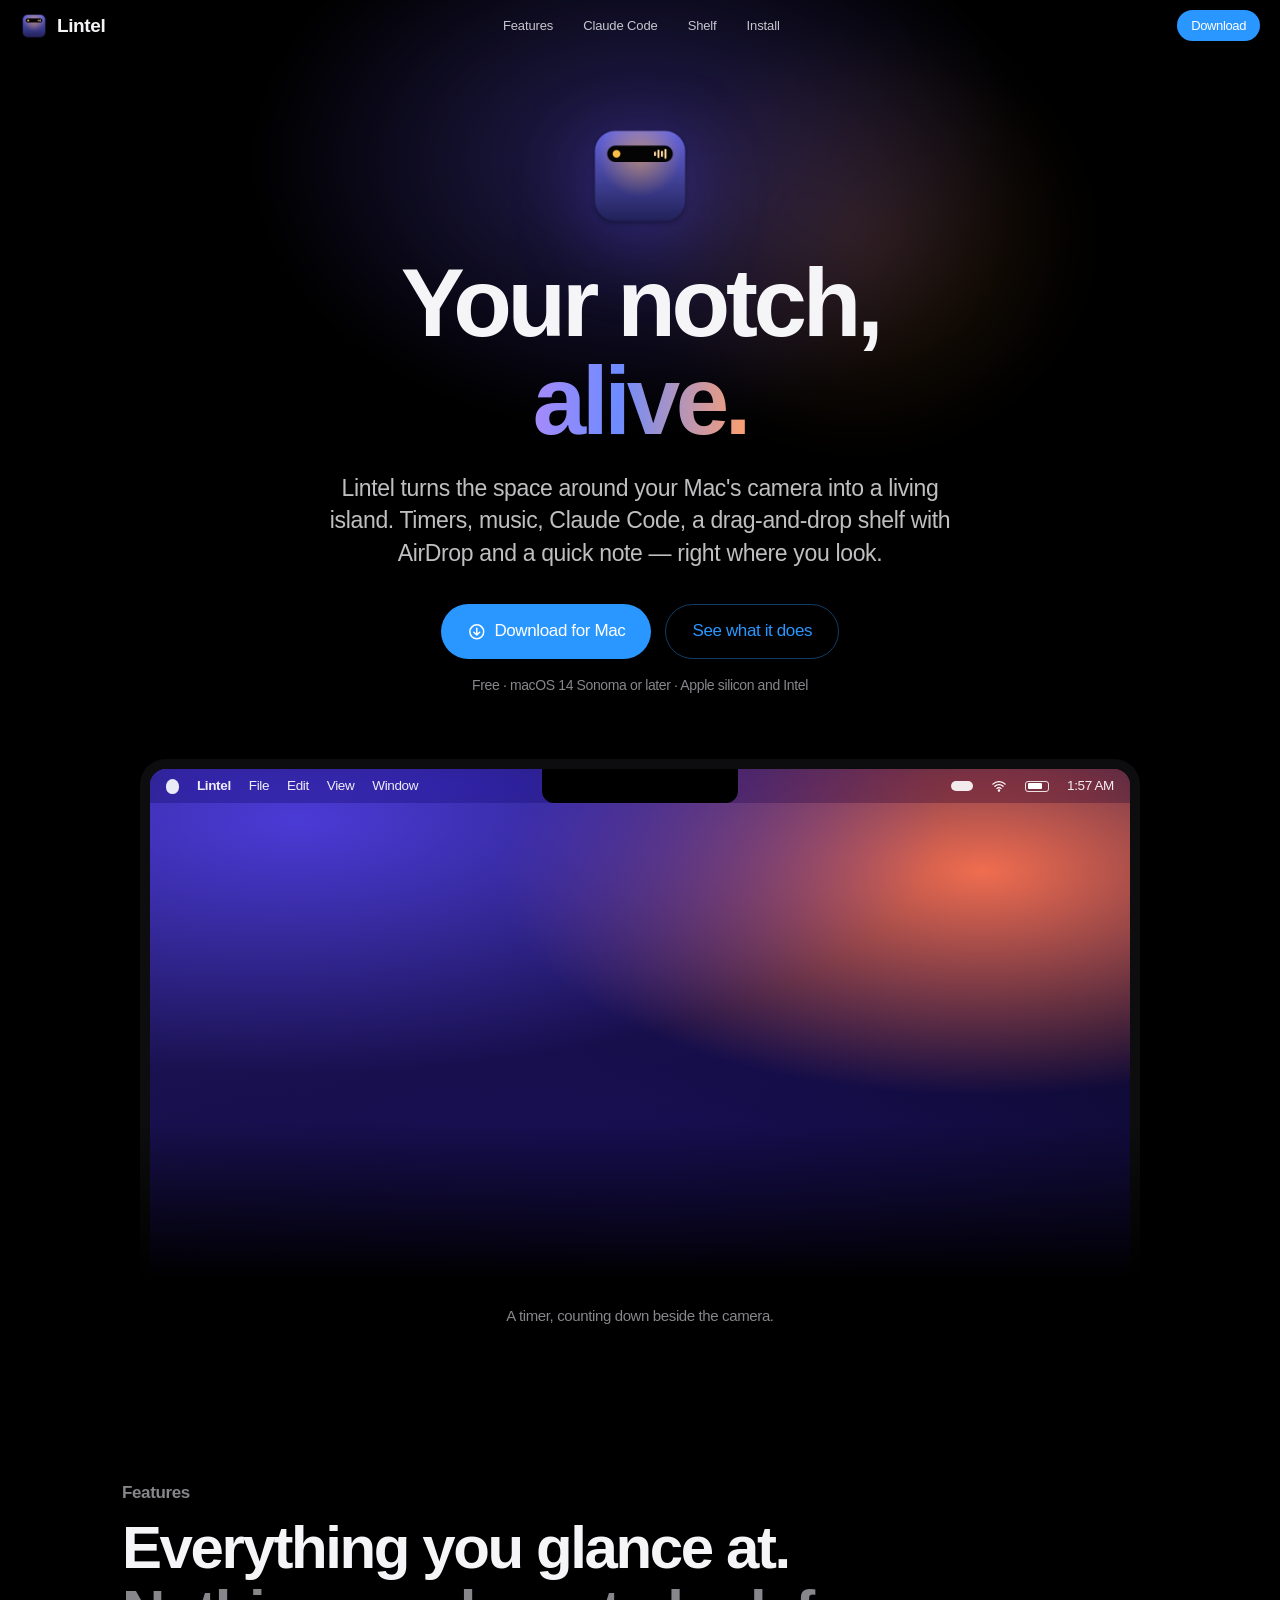
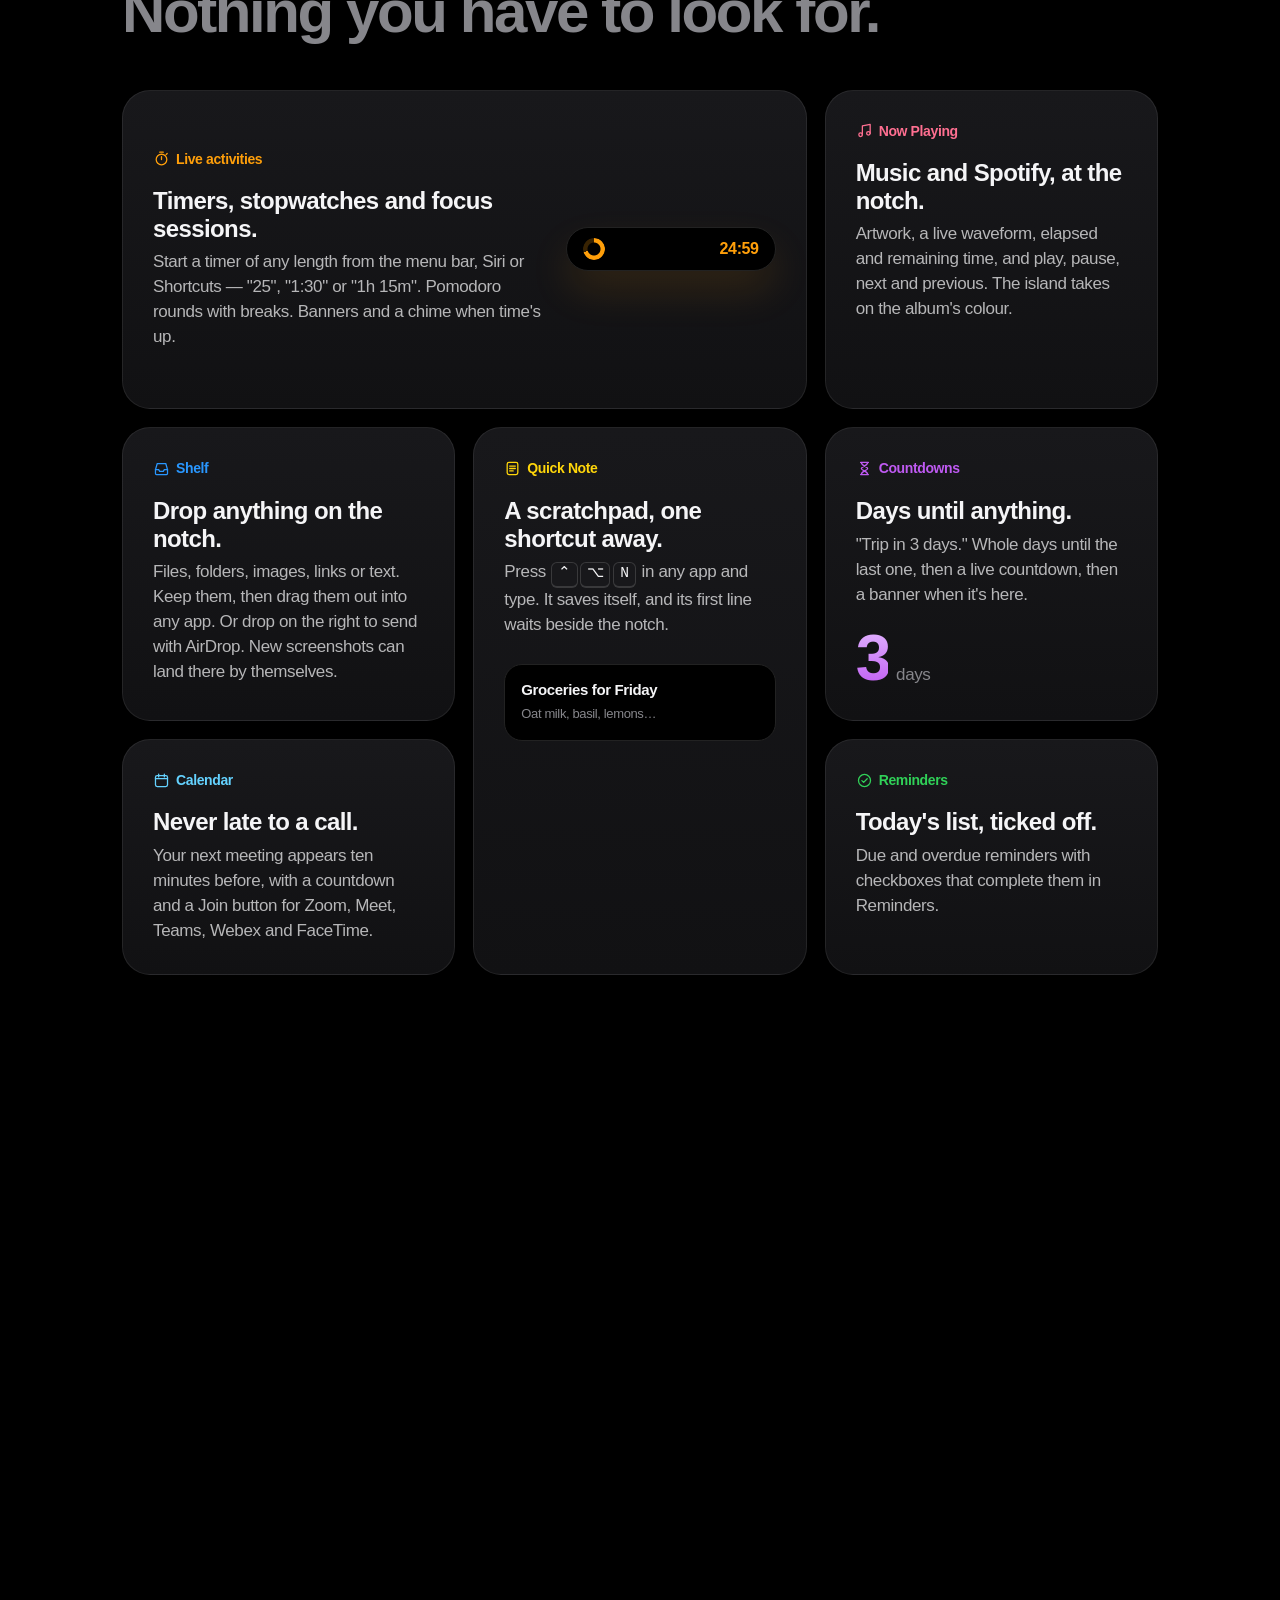
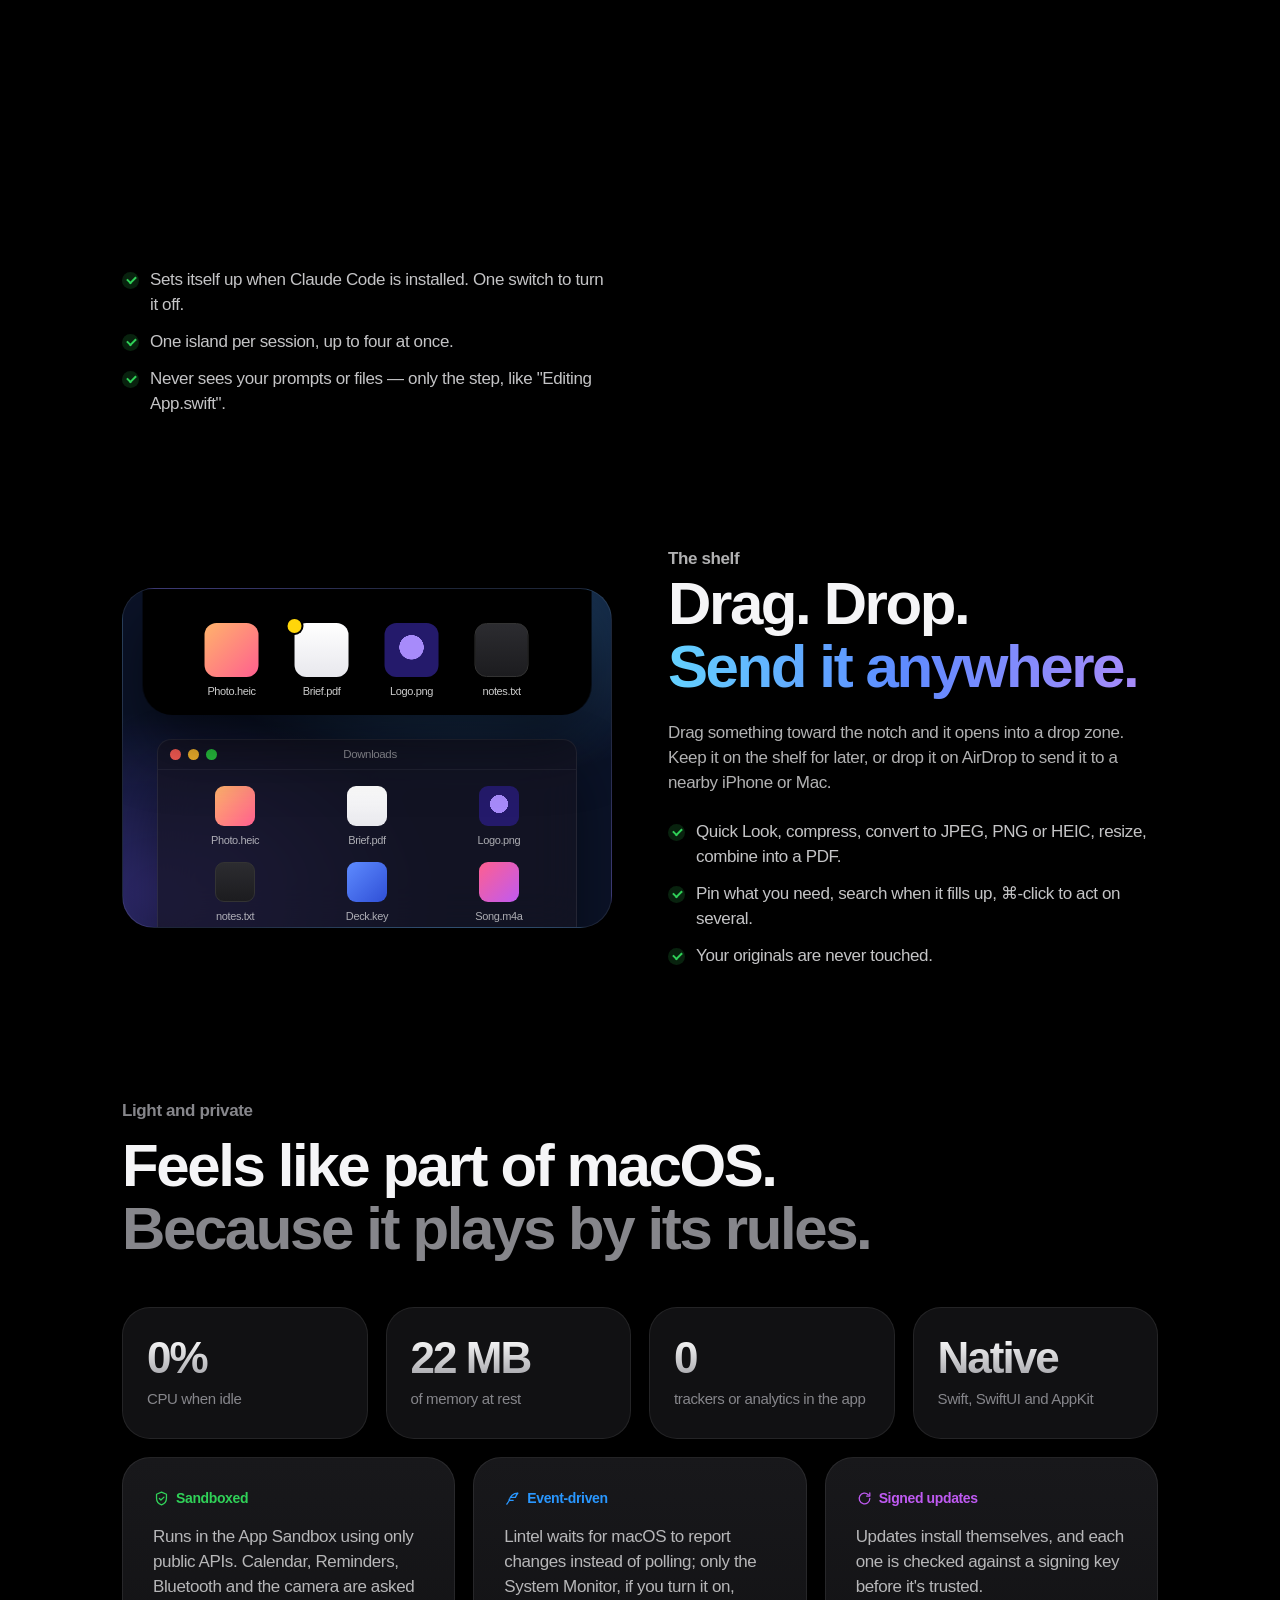
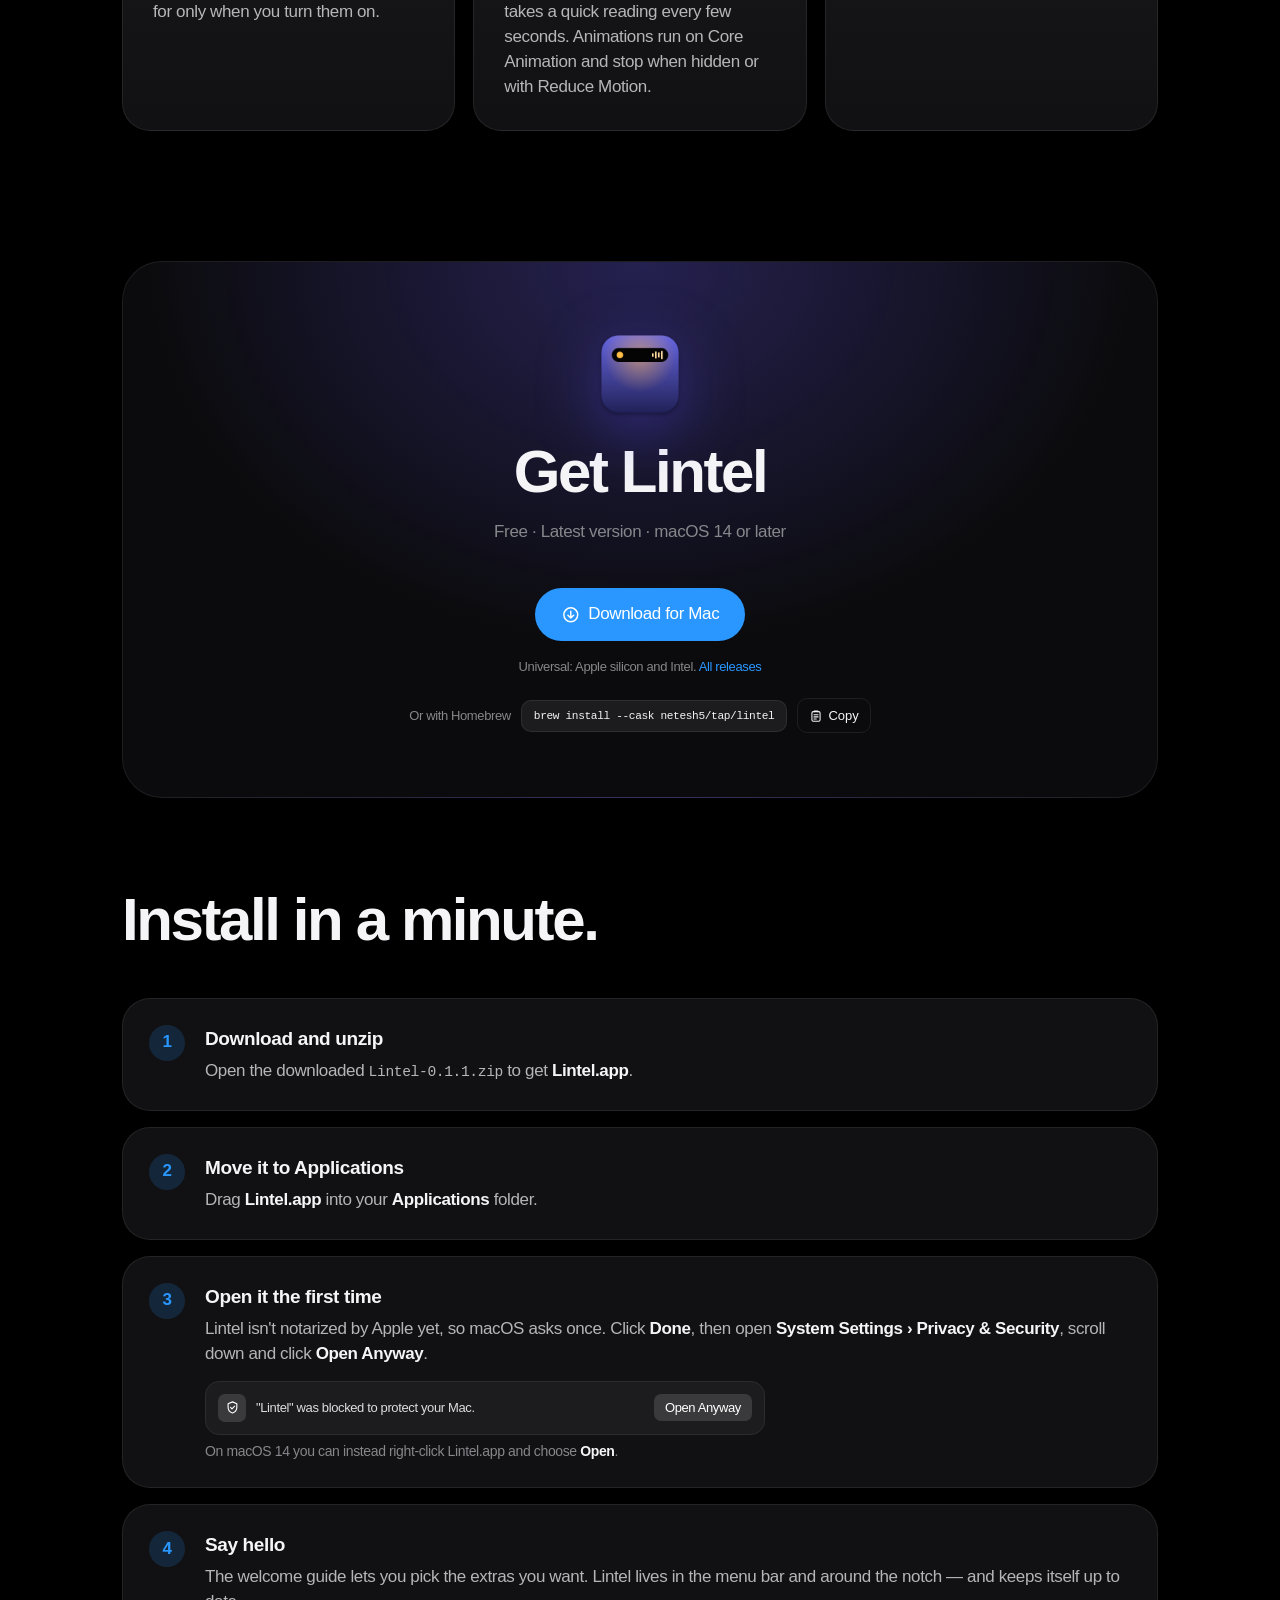
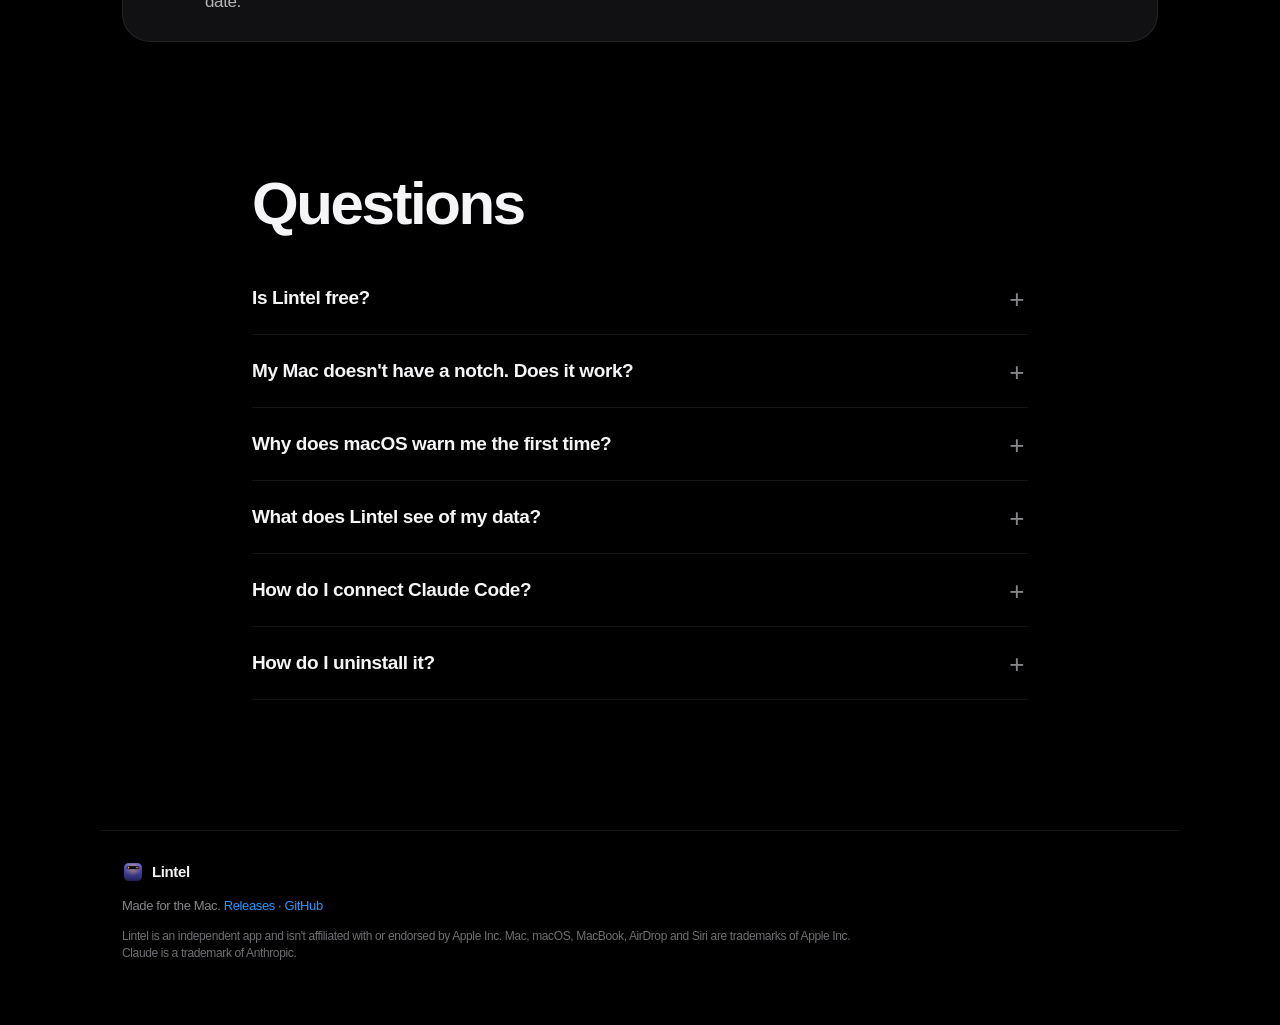
==== docs/index.html @ 6a63d0fe "Website (23102a8)" ====
<!doctype html>
<html lang="en">
<head>
  <meta charset="utf-8">
  <meta name="viewport" content="width=device-width, initial-scale=1, viewport-fit=cover">
  <title>Lintel — Live activities around your Mac's notch</title>
  <meta name="description" content="Lintel turns your Mac's notch into a living island: timers, music, Claude Code, a drag-and-drop shelf with AirDrop, quick notes, countdowns and more. Free for macOS 14 and later.">
  <meta name="theme-color" content="#000000">
  <meta property="og:title" content="Lintel — Live activities around your Mac's notch">
  <meta property="og:description" content="Timers, music, Claude Code, a drag-and-drop shelf with AirDrop, quick notes and more, right where you look.">
  <meta property="og:image" content="assets/lintel-icon.png">
  <meta property="og:type" content="website">
  <link rel="icon" type="image/png" href="assets/favicon.png">
  <link rel="apple-touch-icon" href="assets/lintel-icon.png">
  <link rel="stylesheet" href="styles.css?v=23102a8">
</head>
<body>
  <svg width="0" height="0" style="position:absolute" aria-hidden="true">
    <defs>
      <symbol id="i-timer" viewBox="0 0 24 24"><circle cx="12" cy="13.5" r="7.5"/><path d="M12 13.5V9.5M9.5 3h5M18.5 6.5l1.5-1.5"/></symbol>
      <symbol id="i-music" viewBox="0 0 24 24"><path d="M9 18V5.5l11-2v12.5"/><circle cx="6.5" cy="18" r="2.5"/><circle cx="17.5" cy="16" r="2.5"/></symbol>
      <symbol id="i-tray" viewBox="0 0 24 24"><path d="M3.5 13.5 6 5h12l2.5 8.5"/><path d="M3.5 13.5H8l1.5 2.5h5l1.5-2.5h4.5V19a1.5 1.5 0 0 1-1.5 1.5H5A1.5 1.5 0 0 1 3.5 19z"/></symbol>
      <symbol id="i-airdrop" viewBox="0 0 24 24"><circle cx="12" cy="13" r="1.6"/><path d="M8.5 16.5a5 5 0 1 1 7 0M5.6 19.2a9 9 0 1 1 12.8 0"/></symbol>
      <symbol id="i-sparkle" viewBox="0 0 24 24"><path d="M11 3.5 12.9 9l5.6 1.9-5.6 1.9L11 18.5l-1.9-5.7-5.6-1.9L9.1 9z"/><path d="M18.5 3.5v3M17 5h3"/></symbol>
      <symbol id="i-note" viewBox="0 0 24 24"><rect x="4.5" y="3.5" width="15" height="17" rx="2.5"/><path d="M8 8.5h8M8 12h8M8 15.5h5"/></symbol>
      <symbol id="i-calendar" viewBox="0 0 24 24"><rect x="3.5" y="5" width="17" height="15.5" rx="2.5"/><path d="M3.5 9.5h17M8 3v4M16 3v4"/></symbol>
      <symbol id="i-hourglass" viewBox="0 0 24 24"><path d="M6.5 3.5h11M6.5 20.5h11M7.5 3.5c0 5 9 5.5 9 8.5s-9 3.5-9 8.5M16.5 3.5c0 5-9 5.5-9 8.5s9 3.5 9 8.5"/></symbol>
      <symbol id="i-check" viewBox="0 0 24 24"><circle cx="12" cy="12" r="8.5"/><path d="m8.3 12.2 2.5 2.5 5-5.2"/></symbol>
      <symbol id="i-battery" viewBox="0 0 24 24"><rect x="2.5" y="7.5" width="17" height="9" rx="2.5"/><path d="M22 11v2"/><path d="m11.5 9-2 3.2h3l-2 3"/></symbol>
      <symbol id="i-download" viewBox="0 0 24 24"><circle cx="12" cy="12" r="8.5"/><path d="M12 7.5v8M8.5 12.5 12 16l3.5-3.5"/></symbol>
      <symbol id="i-speaker" viewBox="0 0 24 24"><path d="M11 5 6.5 9H3.5v6h3L11 19z"/><path d="M15.5 9a4.2 4.2 0 0 1 0 6M18.3 6.3a8 8 0 0 1 0 11.4"/></symbol>
      <symbol id="i-camera" viewBox="0 0 24 24"><rect x="2.5" y="6.5" width="13" height="11" rx="2.5"/><path d="m15.5 10.5 6-3v9l-6-3"/></symbol>
      <symbol id="i-bell" viewBox="0 0 24 24"><path d="M6 16.5V11a6 6 0 0 1 12 0v5.5l1.5 2h-15z"/><path d="M10 20.5a2 2 0 0 0 4 0"/></symbol>
      <symbol id="i-wifi" viewBox="0 0 24 24"><path d="M2.8 9.2a13 13 0 0 1 18.4 0M5.9 12.4a8.6 8.6 0 0 1 12.2 0M9 15.6a4.2 4.2 0 0 1 6 0"/><circle cx="12" cy="18.7" r=".9"/></symbol>
      <symbol id="i-clipboard" viewBox="0 0 24 24"><rect x="5" y="4.5" width="14" height="16.5" rx="2.5"/><path d="M9 4.5V3.5h6v1M8.5 10h7M8.5 13.5h7M8.5 17h4"/></symbol>
      <symbol id="i-command" viewBox="0 0 24 24"><path d="M9 9V6.5A2.5 2.5 0 1 0 6.5 9H9zm0 0h6m-6 0v6m6-6V6.5A2.5 2.5 0 1 1 17.5 9H15zm0 0v6m0 0h-6m6 0v2.5a2.5 2.5 0 1 0 2.5-2.5H15zm-6 0v2.5A2.5 2.5 0 1 1 6.5 15H9z"/></symbol>
      <symbol id="i-shield" viewBox="0 0 24 24"><path d="M12 3 5 6v5.5c0 4.4 3 8 7 9.5 4-1.5 7-5.1 7-9.5V6z"/><path d="m9 12 2.2 2.2L15.5 10"/></symbol>
      <symbol id="i-feather" viewBox="0 0 24 24"><path d="M19.5 4.5c-6 0-11.5 4-12.5 11l-3 4.5M7.5 14.5H13M9.5 10.5h6.5c.8-2 1.6-4 3.5-6"/></symbol>
      <symbol id="i-cpu" viewBox="0 0 24 24"><rect x="6.5" y="6.5" width="11" height="11" rx="2"/><rect x="9.5" y="9.5" width="5" height="5" rx="1"/><path d="M9.5 3.5v3M14.5 3.5v3M9.5 17.5v3M14.5 17.5v3M3.5 9.5h3M3.5 14.5h3M17.5 9.5h3M17.5 14.5h3"/></symbol>
      <symbol id="i-gauge" viewBox="0 0 24 24"><path d="M4.5 16.5a8 8 0 1 1 15 0"/><path d="m12 13 4-4.5"/><circle cx="12" cy="13" r="1.2"/></symbol>
      <symbol id="i-tick" viewBox="0 0 24 24"><path d="m5.5 12.5 4.2 4.2 8.8-9.4"/></symbol>
      <symbol id="i-spin" viewBox="0 0 24 24"><circle cx="12" cy="12" r="7.5" stroke-dasharray="36 11.2"/></symbol>
      <symbol id="i-alert" viewBox="0 0 24 24"><circle cx="12" cy="12" r="8.5"/><path d="M12 7.8v5.2M12 16.3v.1"/></symbol>
      <symbol id="i-update" viewBox="0 0 24 24"><path d="M19.5 12a7.5 7.5 0 1 1-2.2-5.3"/><path d="M19.5 4v4.5H15"/></symbol>
      <symbol id="i-display" viewBox="0 0 24 24"><rect x="2.5" y="4" width="19" height="13" rx="2"/><path d="M8.5 20.5h7M12 17v3.5"/><rect x="9.5" y="4" width="5" height="1.6" rx=".8"/></symbol>
      <symbol id="i-access" viewBox="0 0 24 24"><circle cx="12" cy="5" r="1.6"/><path d="M5 8.5h14M12 8.5v5M12 13.5l-3.5 7M12 13.5l3.5 7"/></symbol>
      <symbol id="i-play" viewBox="0 0 24 24"><path d="M8 5.5v13l10.5-6.5z" fill="currentColor" stroke="none"/></symbol>
      <symbol id="i-pause" viewBox="0 0 24 24"><rect x="7" y="5.5" width="3.5" height="13" rx="1" fill="currentColor" stroke="none"/><rect x="13.5" y="5.5" width="3.5" height="13" rx="1" fill="currentColor" stroke="none"/></symbol>
      <symbol id="i-next" viewBox="0 0 24 24"><path d="M5 6v12l7.5-6zM12.5 6v12l7.5-6z" fill="currentColor" stroke="none"/></symbol>
      <symbol id="i-prev" viewBox="0 0 24 24"><path d="M19 6v12l-7.5-6zM11.5 6v12L4 12z" fill="currentColor" stroke="none"/></symbol>
      <symbol id="i-file" viewBox="0 0 24 24"><path d="M6.5 3.5h7l4 4V19a1.5 1.5 0 0 1-1.5 1.5h-9.5A1.5 1.5 0 0 1 5 19V5a1.5 1.5 0 0 1 1.5-1.5z"/><path d="M13.5 3.5v4h4"/></symbol>
      <symbol id="i-apple-chip" viewBox="0 0 24 24"><rect x="5.5" y="5.5" width="13" height="13" rx="2.5"/><path d="M9 2.5v3M15 2.5v3M9 18.5v3M15 18.5v3M2.5 9h3M2.5 15h3M18.5 9h3M18.5 15h3"/></symbol>
    </defs>
  </svg>

  <header class="nav" id="nav">
    <a class="brand" href="#top" aria-label="Lintel home">
      <img src="assets/lintel-icon.png" alt="" width="28" height="28">
      <span>Lintel</span>
    </a>
    <nav class="nav-links" aria-label="Sections">
      <a href="#features">Features</a>
      <a href="#claude">Claude Code</a>
      <a href="#shelf">Shelf</a>
      <a href="#install">Install</a>
    </nav>
    <a class="btn btn-small btn-primary" href="#download" data-download>Download</a>
  </header>

  <main id="top">
    <!-- Hero -->
    <section class="hero">
      <div class="hero-glow" aria-hidden="true"></div>
      <img class="hero-icon reveal" src="assets/lintel-icon.png" alt="Lintel app icon" width="112" height="112">
      <h1 class="reveal">Your notch,<br><span class="gradient-text">alive.</span></h1>
      <p class="lede reveal">Lintel turns the space around your Mac's camera into a living island. Timers, music, Claude Code, a drag-and-drop shelf with AirDrop and a quick note — right where you look.</p>
      <div class="cta reveal">
        <a class="btn btn-primary btn-large" href="https://github.com/Netesh5/lintel/releases/latest" data-download data-goatcounter-click="download-hero" data-goatcounter-title="Download (hero)">
          <svg class="ico" aria-hidden="true"><use href="#i-download"/></svg>
          Download for Mac
        </a>
        <a class="btn btn-ghost btn-large" href="#features">See what it does</a>
      </div>
      <p class="meta reveal"><span data-version>Free</span> · macOS 14 Sonoma or later · Apple silicon and Intel</p>

      <div class="stage reveal" id="stage" aria-label="Animated demo of Lintel around a MacBook notch">
        <div class="screen" id="screen">
          <div class="wallpaper" aria-hidden="true"></div>
          <div class="menubar" aria-hidden="true">
            <div class="menubar-left"><span class="mb-apple"></span><b>Lintel</b><span>File</span><span>Edit</span><span>View</span><span>Window</span></div>
            <div class="menubar-right"><span class="mb-capsule"></span><svg class="mb-ico"><use href="#i-wifi"/></svg><span class="mb-batt"></span><span id="clock">9:41</span></div>
          </div>

          <!-- The island -->
          <div class="island" id="island" data-state="idle" role="img" aria-label="Lintel's island">
            <!-- compact: left icon + right status -->
            <div class="i-compact">
              <span class="c-left"><svg class="ico" id="c-icon"><use href="#i-timer"/></svg></span>
              <span class="c-right" id="c-status">4:59</span>
            </div>

            <!-- music expanded -->
            <div class="i-panel p-music">
              <div class="band"><div><b>Midnight Drive</b><span>Aurora Lane — Neon Hours</span></div></div>
              <div class="music-row">
                <div class="art" aria-hidden="true"></div>
                <div class="progress"><div class="bar"><i></i></div><div class="times"><span>1:24</span><span>-2:31</span></div></div>
              </div>
              <div class="controls"><svg class="ico"><use href="#i-prev"/></svg><span class="play"><svg class="ico"><use href="#i-pause"/></svg></span><svg class="ico"><use href="#i-next"/></svg></div>
            </div>

            <!-- system monitor expanded -->
            <div class="i-panel p-monitor">
              <div class="band"><span class="b-icon cpu"><svg class="ico"><use href="#i-cpu"/></svg></span><div><b>System</b><span>Up 2d 11h</span></div></div>
              <div class="m-grid">
                <div class="m-tile"><span class="m-label">CPU</span><b id="m-cpu">92%</b><svg class="spark" viewBox="0 0 100 30" preserveAspectRatio="none" aria-hidden="true"><polygon class="fill green" id="m-cpu-fill"/><polyline class="line green" id="m-cpu-line"/></svg></div>
                <div class="m-tile"><span class="m-label">Memory</span><b id="m-mem">10.4 GB of 16 GB</b><svg class="spark" viewBox="0 0 100 30" preserveAspectRatio="none" aria-hidden="true"><polygon class="fill blue" id="m-mem-fill"/><polyline class="line blue" id="m-mem-line"/></svg></div>
                <div class="m-tile"><span class="m-label">Network <em id="m-up">↑ 84 KB/s</em></span><b id="m-down">↓ 2.4 MB/s</b><svg class="spark" viewBox="0 0 100 30" preserveAspectRatio="none" aria-hidden="true"><polygon class="fill teal" id="m-net-fill"/><polyline class="line teal" id="m-net-line"/></svg></div>
                <div class="m-tile"><span class="m-label">Battery <em>Using 9.2 W</em></span><b>82%</b><span class="m-foot">Health 96% · 214 cycles</span><span class="m-bar"><i></i></span></div>
              </div>
              <div class="m-footer"><span>192.168.1.24 · 412 GB free</span><span class="m-speed" id="m-speed">Speed test</span></div>
            </div>

            <!-- claude expanded -->
            <div class="i-panel p-claude">
              <div class="band"><span class="b-icon claude"><svg class="ico"><use href="#i-sparkle"/></svg></span><div><b>Claude</b><span>lintel</span></div><em id="claude-time">0:12</em></div>
              <div class="steps" id="claude-steps"></div>
            </div>

            <!-- banner -->
            <div class="i-panel p-banner">
              <div class="band"><span class="b-icon done"><svg class="ico"><use href="#i-check"/></svg></span></div>
              <b id="banner-title">Claude finished in 3m 12s</b>
              <span id="banner-sub">lintel</span>
            </div>

            <!-- shelf drop zone -->
            <div class="i-panel p-drop">
              <div class="drop-tile keep"><svg class="ico"><use href="#i-tray"/></svg><b>Keep on Shelf</b><span>Drag it out later</span></div>
              <div class="drop-tile air"><svg class="ico"><use href="#i-airdrop"/></svg><b>AirDrop</b><span>Send to a nearby device</span></div>
            </div>

            <!-- note -->
            <div class="i-panel p-note">
              <div class="band"><span class="b-icon note"><svg class="ico"><use href="#i-note"/></svg></span><div><b>Quick Note</b><span>⌃⌥N from any app</span></div></div>
              <div class="editor"><span id="note-text"></span><i class="caret"></i></div>
            </div>
          </div>

          <!-- a file being dragged to the notch -->
          <div class="dragged-file" id="dragged-file" aria-hidden="true"><svg class="ico"><use href="#i-file"/></svg><span>Design.pdf</span></div>
          <div class="cursor" id="cursor" aria-hidden="true"></div>
        </div>
        <p class="stage-caption" id="stage-caption">A timer, counting down beside the camera.</p>
      </div>
    </section>

    <!-- Features bento -->
    <section class="section" id="features">
      <p class="eyebrow reveal">Features</p>
      <h2 class="reveal">Everything you glance at.<br><span class="muted">Nothing you have to look for.</span></h2>

      <div class="bento">
        <article class="card c-wide reveal">
          <div class="card-text">
            <span class="tag orange"><svg class="ico"><use href="#i-timer"/></svg>Live activities</span>
            <h3>Timers, stopwatches and focus sessions.</h3>
            <p>Start a timer of any length from the menu bar, Siri or Shortcuts — "25", "1:30" or "1h 15m". Pomodoro rounds with breaks. Banners and a chime when time's up.</p>
          </div>
          <div class="mini-island mi-timer" aria-hidden="true"><span class="ring"></span><span class="mi-time">24:59</span></div>
        </article>

        <article class="card reveal">
          <span class="tag pink"><svg class="ico"><use href="#i-music"/></svg>Now Playing</span>
          <h3>Music and Spotify, at the notch.</h3>
          <p>Artwork, a live waveform, elapsed and remaining time, and play, pause, next and previous. The island takes on the album's colour.</p>
          <div class="wave" aria-hidden="true"><i></i><i></i><i></i><i></i><i></i><i></i><i></i></div>
        </article>

        <article class="card reveal">
          <span class="tag blue"><svg class="ico"><use href="#i-tray"/></svg>Shelf</span>
          <h3>Drop anything on the notch.</h3>
          <p>Files, folders, images, links or text. Keep them, then drag them out into any app. Or drop on the right to send with AirDrop. New screenshots can land there by themselves.</p>
        </article>

        <article class="card c-tall reveal">
          <span class="tag yellow"><svg class="ico"><use href="#i-note"/></svg>Quick Note</span>
          <h3>A scratchpad, one shortcut away.</h3>
          <p>Press <kbd>⌃</kbd><kbd>⌥</kbd><kbd>N</kbd> in any app and type. It saves itself, and its first line waits beside the notch.</p>
          <div class="mini-note" aria-hidden="true"><b>Groceries for Friday</b><span>Oat milk, basil, lemons…</span></div>
        </article>

        <article class="card reveal">
          <span class="tag purple"><svg class="ico"><use href="#i-hourglass"/></svg>Countdowns</span>
          <h3>Days until anything.</h3>
          <p>"Trip in 3 days." Whole days until the last one, then a live countdown, then a banner when it's here.</p>
          <div class="days" aria-hidden="true"><b>3</b><span>days</span></div>
        </article>

        <article class="card reveal">
          <span class="tag teal"><svg class="ico"><use href="#i-calendar"/></svg>Calendar</span>
          <h3>Never late to a call.</h3>
          <p>Your next meeting appears ten minutes before, with a countdown and a Join button for Zoom, Meet, Teams, Webex and FaceTime.</p>
        </article>

        <article class="card reveal">
          <span class="tag green"><svg class="ico"><use href="#i-check"/></svg>Reminders</span>
          <h3>Today's list, ticked off.</h3>
          <p>Due and overdue reminders with checkboxes that complete them in Reminders.</p>
        </article>

        <article class="card c-wide c-full reveal">
          <div class="card-text">
            <span class="tag blue"><svg class="ico"><use href="#i-gauge"/></svg>System Monitor</span>
            <h3>Your Mac at a glance.</h3>
            <p>Open the island for graphs of CPU, memory and network, battery health, your local IP address and a speed test — one tap away from any activity. The notch stays clear until something is busy, and you get a heads-up when the CPU stays busy, memory runs short or the disk is nearly full.</p>
          </div>
        </article>
      </div>

      <div class="chips reveal" aria-label="More features">
        <span class="chip"><svg class="ico"><use href="#i-calendar"/></svg>Today &amp; weather</span>
        <span class="chip"><svg class="ico"><use href="#i-tray"/></svg>Screenshots to the shelf</span>
        <span class="chip"><svg class="ico"><use href="#i-battery"/></svg>Charging &amp; battery</span>
        <span class="chip"><svg class="ico"><use href="#i-download"/></svg>Download progress</span>
        <span class="chip"><svg class="ico"><use href="#i-speaker"/></svg>Volume &amp; AirPods</span>
        <span class="chip"><svg class="ico"><use href="#i-camera"/></svg>Camera mirror</span>
        <span class="chip"><svg class="ico"><use href="#i-wifi"/></svg>Network &amp; VPN</span>
        <span class="chip"><svg class="ico"><use href="#i-bell"/></svg>Notifications</span>
        <span class="chip"><svg class="ico"><use href="#i-clipboard"/></svg>Clipboard</span>
        <span class="chip"><svg class="ico"><use href="#i-command"/></svg>Siri &amp; Shortcuts</span>
        <span class="chip"><svg class="ico"><use href="#i-display"/></svg>Works without a notch</span>
        <span class="chip"><svg class="ico"><use href="#i-access"/></svg>VoiceOver &amp; Reduce Motion</span>
        <span class="chip"><svg class="ico"><use href="#i-update"/></svg>Updates itself</span>
      </div>
    </section>

    <!-- Claude spotlight -->
    <section class="section spotlight" id="claude">
      <div class="spot-text">
        <p class="eyebrow reveal">Claude Code</p>
        <h2 class="reveal">Keep working.<br><span class="gradient-text warm">Claude keeps you posted.</span></h2>
        <p class="reveal">While Claude Code works — in Terminal, VS Code or the Claude app — the island shows the project, the step it's on, the steps just done and the time so far. It tells you the moment Claude needs your input, and when it's done.</p>
        <ul class="ticks reveal">
          <li>Sets itself up when Claude Code is installed. One switch to turn it off.</li>
          <li>One island per session, up to four at once.</li>
          <li>Never sees your prompts or files — only the step, like "Editing App.swift".</li>
        </ul>
      </div>
      <div class="spot-demo reveal" aria-hidden="true">
        <div class="mock-window editor-window">
          <div class="mw-bar"><i></i><i></i><i></i><span>ClaudeStatusModule.swift</span></div>
          <div class="code">
            <p><em>func</em> handle(_ event: ClaudeHookEvent) {</p>
            <p class="in1"><em>switch</em> event.kind {</p>
            <p class="in2"><em>case</em> .prompt: begin(event)</p>
            <p class="in2"><em>case</em> .tool: show(event.session)</p>
            <p class="in2 typing"><em>case</em> .stop: finish(event)</p>
            <p class="in1">}</p>
            <p>}</p>
          </div>
        </div>
        <div class="demo-notch"></div>
        <div class="demo-island" id="demo-claude">
          <div class="band"><span class="b-icon claude" id="dc-icon"><svg class="ico"><use href="#i-sparkle"/></svg></span><div><b>Claude</b><span>lintel</span></div><em id="dc-time">1:48</em></div>
          <div class="steps" id="dc-steps" aria-label="Claude's steps">
            <div class="done"><svg class="ico"><use href="#i-tick"/></svg><span>Reading ClaudeSection.swift</span></div>
            <div class="done"><svg class="ico"><use href="#i-tick"/></svg><span>Editing ClaudeSection.swift</span></div>
            <div class="now"><svg class="ico"><use href="#i-spin"/></svg><span>Run the unit tests</span></div>
          </div>
        </div>
      </div>
    </section>

    <!-- Shelf spotlight -->
    <section class="section spotlight reverse" id="shelf">
      <div class="spot-text">
        <p class="eyebrow reveal">The shelf</p>
        <h2 class="reveal">Drag. Drop.<br><span class="gradient-text cool">Send it anywhere.</span></h2>
        <p class="reveal">Drag something toward the notch and it opens into a drop zone. Keep it on the shelf for later, or drop it on AirDrop to send it to a nearby iPhone or Mac.</p>
        <ul class="ticks reveal">
          <li>Quick Look, compress, convert to JPEG, PNG or HEIC, resize, combine into a PDF.</li>
          <li>Pin what you need, search when it fills up, ⌘-click to act on several.</li>
          <li>Your originals are never touched.</li>
        </ul>
      </div>
      <div class="spot-demo shelf-demo reveal" aria-hidden="true">
        <div class="mock-window finder-window">
          <div class="mw-bar"><i></i><i></i><i></i><span>Downloads</span></div>
          <div class="files">
            <div><span class="thumb t1"></span>Photo.heic</div>
            <div><span class="thumb t2"></span>Brief.pdf</div>
            <div><span class="thumb t3"></span>Logo.png</div>
            <div><span class="thumb t4"></span>notes.txt</div>
            <div><span class="thumb t5"></span>Deck.key</div>
            <div><span class="thumb t6"></span>Song.m4a</div>
          </div>
        </div>
        <div class="demo-notch"></div>
        <div class="demo-island wide">
          <div class="tiles">
            <div class="tile"><span class="thumb t1"></span><span>Photo.heic</span></div>
            <div class="tile pinned"><span class="thumb t2"></span><span>Brief.pdf</span></div>
            <div class="tile"><span class="thumb t3"></span><span>Logo.png</span></div>
            <div class="tile"><span class="thumb t4"></span><span>notes.txt</span></div>
          </div>
        </div>
      </div>
    </section>

    <!-- Light & private -->
    <section class="section" id="private">
      <p class="eyebrow reveal">Light and private</p>
      <h2 class="reveal">Feels like part of macOS.<br><span class="muted">Because it plays by its rules.</span></h2>
      <div class="stats">
        <div class="stat reveal"><b data-count="0" data-suffix="%">0%</b><span>CPU when idle</span></div>
        <div class="stat reveal"><b data-count="22" data-suffix=" MB">22 MB</b><span>of memory at rest</span></div>
        <div class="stat reveal"><b data-count="0" data-suffix="">0</b><span>trackers or analytics in the app</span></div>
        <div class="stat reveal"><b>Native</b><span>Swift, SwiftUI and AppKit</span></div>
      </div>
      <div class="bento small">
        <article class="card reveal"><span class="tag green"><svg class="ico"><use href="#i-shield"/></svg>Sandboxed</span><p>Runs in the App Sandbox using only public APIs. Calendar, Reminders, Bluetooth and the camera are asked for only when you turn them on.</p></article>
        <article class="card reveal"><span class="tag blue"><svg class="ico"><use href="#i-feather"/></svg>Event-driven</span><p>Lintel waits for macOS to report changes instead of polling; only the System Monitor, if you turn it on, takes a quick reading every few seconds. Animations run on Core Animation and stop when hidden or with Reduce Motion.</p></article>
        <article class="card reveal"><span class="tag purple"><svg class="ico"><use href="#i-update"/></svg>Signed updates</span><p>Updates install themselves, and each one is checked against a signing key before it's trusted.</p></article>
      </div>
    </section>

    <!-- Download & install -->
    <section class="section" id="download">
      <div class="download-card reveal">
        <img src="assets/lintel-icon.png" alt="" width="96" height="96">
        <h2>Get Lintel</h2>
        <p class="muted">Free · <span data-version-full>Latest version</span> · macOS 14 or later</p>
        <a class="btn btn-primary btn-large" href="https://github.com/Netesh5/lintel/releases/latest" data-download data-goatcounter-click="download-card" data-goatcounter-title="Download (download section)">
          <svg class="ico" aria-hidden="true"><use href="#i-download"/></svg>
          Download for Mac
        </a>
        <p class="fineprint"><span data-size></span>Universal: Apple silicon and Intel. <a href="https://github.com/Netesh5/lintel/releases">All releases</a></p>
        <div class="brew">
          <span>Or with Homebrew</span>
          <code id="brew-cmd">brew install --cask netesh5/tap/lintel</code>
          <button class="copy" type="button" data-copy="#brew-cmd" data-goatcounter-click="copy-homebrew" data-goatcounter-title="Copy Homebrew command" aria-label="Copy the Homebrew command"><svg class="ico" aria-hidden="true"><use href="#i-clipboard"/></svg><span>Copy</span></button>
        </div>
      </div>

      <div class="install" id="install">
        <h2 class="reveal">Install in a minute.</h2>
        <ol class="steps-list">
          <li class="reveal"><span class="num">1</span><div><b>Download and unzip</b><p>Open the downloaded <code>Lintel-<span data-version-num>0.1.1</span>.zip</code> to get <b>Lintel.app</b>.</p></div></li>
          <li class="reveal"><span class="num">2</span><div><b>Move it to Applications</b><p>Drag <b>Lintel.app</b> into your <b>Applications</b> folder.</p></div></li>
          <li class="reveal"><span class="num">3</span><div><b>Open it the first time</b><p>Lintel isn't notarized by Apple yet, so macOS asks once. Click <b>Done</b>, then open <b>System Settings › Privacy &amp; Security</b>, scroll down and click <b>Open Anyway</b>.</p>
            <div class="settings-mock" aria-hidden="true">
              <div class="sm-row"><span class="sm-lock"><svg class="ico"><use href="#i-shield"/></svg></span><span>"Lintel" was blocked to protect your Mac.</span><span class="sm-btn">Open Anyway</span></div>
            </div>
            <p class="aside">On macOS 14 you can instead right-click Lintel.app and choose <b>Open</b>.</p></div></li>
          <li class="reveal"><span class="num">4</span><div><b>Say hello</b><p>The welcome guide lets you pick the extras you want. Lintel lives in the menu bar and around the notch — and keeps itself up to date.</p></div></li>
        </ol>
      </div>
    </section>

    <!-- FAQ -->
    <section class="section faq" id="faq">
      <h2 class="reveal">Questions</h2>
      <details class="reveal"><summary>Is Lintel free?</summary><p>Yes. Download it, use it, and get every update.</p></details>
      <details class="reveal"><summary>My Mac doesn't have a notch. Does it work?</summary><p>Yes. On Macs and displays without a notch, Lintel floats as a small pill at the top centre of the screen, with the same activities.</p></details>
      <details class="reveal"><summary>Why does macOS warn me the first time?</summary><p>Apps from outside the App Store need Apple's notarization to open without a prompt. Lintel isn't notarized yet, so macOS asks you once. After you allow it, updates install without asking.</p></details>
      <details class="reveal"><summary>What does Lintel see of my data?</summary><p>Only what a feature needs, and only after you turn it on. Calendar and Reminders stay on your Mac. Claude Code status sees the step Claude is on — never your prompts or file contents. The app has no analytics. This website counts visits and download clicks with <a href="https://www.goatcounter.com">GoatCounter</a>, without cookies or anything that identifies you.</p></details>
      <details class="reveal"><summary>How do I connect Claude Code?</summary><p>Nothing to do: if Claude Code is installed, Lintel connects when it starts and tells you once. New Claude Code sessions appear in the island. Turn it off in Settings › Activities › Claude Code.</p></details>
      <details class="reveal"><summary>How do I uninstall it?</summary><p>If you use Claude Code, first turn off Claude Code in Lintel's Settings so it removes its hook. Then quit Lintel from the menu bar and move it to the Trash, or, if you installed it with Homebrew, run <code>brew uninstall --cask lintel</code>.</p></details>
    </section>
  </main>

  <footer class="footer">
    <div class="foot-brand"><img src="assets/lintel-icon.png" alt="" width="22" height="22"><span>Lintel</span></div>
    <p>Made for the Mac. <a href="https://github.com/Netesh5/lintel/releases">Releases</a> · <a href="https://github.com/Netesh5/lintel">GitHub</a></p>
    <p class="legal">Lintel is an independent app and isn't affiliated with or endorsed by Apple Inc. Mac, macOS, MacBook, AirDrop and Siri are trademarks of Apple Inc. Claude is a trademark of Anthropic.</p>
  </footer>

  <script src="app.js?v=23102a8" defer></script>
  <!-- Visit counts without cookies or personal data: https://neteshpaudel.goatcounter.com -->
  <script data-goatcounter="https://neteshpaudel.goatcounter.com/count" async src="https://gc.zgo.at/count.js"></script>
</body>
</html>
---- docs/styles.css ----
/* Lintel — site styles. System font (San Francisco on Apple devices), dark, spring motion. */

:root {
  --bg: #000;
  --bg-soft: #0b0b0d;
  --card: #111113;
  --card-hi: #18181b;
  --line: rgba(255, 255, 255, 0.08);
  --line-hi: rgba(255, 255, 255, 0.14);
  --fg: #f5f5f7;
  --muted: #86868b;
  --dim: #6e6e73;
  --blue: #2997ff;
  --orange: #ff9f0a;
  --yellow: #ffd60a;
  --green: #30d158;
  --teal: #64d2ff;
  --pink: #ff375f;
  --purple: #bf5af2;
  --radius: 28px;
  --ease: cubic-bezier(0.32, 0.72, 0, 1);            /* iOS sheet curve */
  --spring: cubic-bezier(0.34, 1.36, 0.64, 1);       /* fallback overshoot */
  --font: -apple-system, BlinkMacSystemFont, "SF Pro Display", "SF Pro Text", "Helvetica Neue", Helvetica, Arial, sans-serif;
  --mono: ui-monospace, "SF Mono", Menlo, monospace;
}
@supports (transition-timing-function: linear(0, 1)) {
  :root {
    /* A real spring: quick, with a soft overshoot, like UIKit's default spring. */
    --spring: linear(0, 0.009, 0.035 2.1%, 0.141 4.4%, 0.723 12.9%, 0.938 16.7%, 1.017 19.4%, 1.067, 1.099 24.3%,
      1.108 26%, 1.103 27.6%, 1.085 29.9%, 1.023 37.6%, 1.002 41.3%, 0.994 44.7%, 0.993 50.1%, 1.001 66.6%, 1);
  }
}

* { box-sizing: border-box; }
html { scroll-behavior: smooth; -webkit-text-size-adjust: 100%; }
body {
  margin: 0;
  background: var(--bg);
  color: var(--fg);
  font: 17px/1.47 var(--font);
  letter-spacing: -0.022em;
  -webkit-font-smoothing: antialiased;
  overflow-x: hidden;
}
a { color: var(--blue); text-decoration: none; }
a:hover { text-decoration: underline; }
img { display: block; }
code, kbd { font-family: var(--mono); font-size: 0.86em; }
kbd {
  display: inline-block; min-width: 1.6em; padding: 0.05em 0.4em; margin: 0 0.08em;
  border: 1px solid var(--line-hi); border-bottom-width: 2px; border-radius: 6px;
  background: var(--card-hi); text-align: center; color: var(--fg);
}
.ico { width: 1.15em; height: 1.15em; fill: none; stroke: currentColor; stroke-width: 1.8; stroke-linecap: round; stroke-linejoin: round; flex: none; }

/* ---------- Navigation ---------- */
.nav {
  position: fixed; inset: 0 0 auto 0; z-index: 50;
  display: flex; align-items: center; justify-content: space-between; gap: 16px;
  height: 52px; padding: 0 max(20px, env(safe-area-inset-left));
  transition: background 0.4s var(--ease), border-color 0.4s var(--ease), backdrop-filter 0.4s;
  border-bottom: 1px solid transparent;
}
.nav.scrolled {
  background: rgba(0, 0, 0, 0.62);
  -webkit-backdrop-filter: saturate(180%) blur(20px);
  backdrop-filter: saturate(180%) blur(20px);
  border-bottom-color: var(--line);
}
.brand { display: flex; align-items: center; gap: 9px; color: var(--fg); font-weight: 600; font-size: 19px; letter-spacing: -0.02em; }
.brand:hover { text-decoration: none; }
.brand img { border-radius: 7px; }
.nav-links { display: flex; gap: 30px; }
.nav-links a { color: rgba(245, 245, 247, 0.8); font-size: 13px; letter-spacing: -0.01em; }
.nav-links a:hover { color: var(--fg); text-decoration: none; }

/* ---------- Buttons ---------- */
.btn {
  display: inline-flex; align-items: center; justify-content: center; gap: 8px;
  border-radius: 980px; font-weight: 500; white-space: nowrap; cursor: pointer;
  transition: transform 0.5s var(--spring), background 0.25s, box-shadow 0.3s, color 0.25s;
}
.btn:hover { text-decoration: none; }
.btn:active { transform: scale(0.96); }
.btn-primary { background: var(--blue); color: #fff; }
.btn-primary:hover { background: #47a6ff; box-shadow: 0 8px 30px rgba(41, 151, 255, 0.35); }
.btn-ghost { color: var(--blue); border: 1px solid rgba(41, 151, 255, 0.4); }
.btn-ghost:hover { background: rgba(41, 151, 255, 0.1); }
.btn-small { padding: 6px 14px; font-size: 13px; }
.btn-large { padding: 14px 26px; font-size: 17px; }

/* ---------- Reveal on scroll ---------- */
.reveal { opacity: 0; transform: translateY(28px) scale(0.985); transition: opacity 0.9s var(--ease), transform 1.1s var(--ease); }
.reveal.in { opacity: 1; transform: none; }

/* ---------- Hero ---------- */
.hero { position: relative; text-align: center; padding: 120px 20px 40px; overflow: hidden; }
.hero-glow {
  position: absolute; left: 50%; top: -220px; width: 1100px; height: 760px; transform: translateX(-50%);
  background:
    radial-gradient(closest-side, rgba(110, 90, 255, 0.32), transparent 70%),
    radial-gradient(closest-side at 70% 60%, rgba(255, 150, 60, 0.16), transparent 70%);
  filter: blur(20px); pointer-events: none;
}
.hero-icon { margin: 0 auto 22px; width: 112px; height: 112px; filter: drop-shadow(0 18px 40px rgba(90, 80, 255, 0.35)); position: relative; }
h1 {
  position: relative; margin: 0; font-size: clamp(48px, 9vw, 96px); line-height: 1.02; font-weight: 700; letter-spacing: -0.045em;
}
.gradient-text {
  background: linear-gradient(92deg, #a78bfa 0%, #6d8bff 40%, #ff9f6e 100%);
  -webkit-background-clip: text; background-clip: text; color: transparent;
}
.gradient-text.warm { background-image: linear-gradient(92deg, #ffb27a, #ff7a59 45%, #e85d9b); }
.gradient-text.cool { background-image: linear-gradient(92deg, #64d2ff, #5e8bff 50%, #a78bfa); }
.lede { position: relative; max-width: 640px; margin: 22px auto 0; font-size: clamp(19px, 2.3vw, 23px); line-height: 1.42; color: rgba(245, 245, 247, 0.78); letter-spacing: -0.015em; }
.cta { position: relative; display: flex; gap: 14px; justify-content: center; flex-wrap: wrap; margin-top: 34px; }
.meta { position: relative; margin-top: 16px; color: var(--muted); font-size: 14px; }

/* ---------- Stage: a MacBook screen top with the island ---------- */
.stage { position: relative; margin: 64px auto 0; max-width: 1040px; }
.screen {
  --w: 1000px; --h: 520px;
  position: absolute; top: 0; left: 50%; width: var(--w); height: var(--h);
  transform-origin: top center; transform: translateX(-50%) scale(var(--s, 1));
  border-radius: 26px 26px 0 0; overflow: hidden;
  border: 10px solid #0d0d0f; border-bottom: 0;
  box-shadow: 0 0 0 1px #2a2a2e, 0 40px 120px rgba(80, 70, 255, 0.18), 0 30px 80px rgba(0, 0, 0, 0.7);
  -webkit-mask-image: linear-gradient(#000 70%, transparent);
  mask-image: linear-gradient(#000 70%, transparent);
}
.stage { height: calc(520px * var(--s, 1) + 52px); overflow: hidden; }
.stage .stage-caption { position: absolute; left: 0; right: 0; bottom: 4px; }
.wallpaper {
  position: absolute; inset: 0;
  background:
    radial-gradient(120% 90% at 15% 10%, #4b3bd6 0%, transparent 55%),
    radial-gradient(90% 80% at 85% 20%, #f06d4f 0%, transparent 55%),
    radial-gradient(100% 100% at 50% 100%, #1b1060 0%, transparent 70%),
    linear-gradient(160deg, #241a6b, #0f0a33 70%);
  animation: drift 24s ease-in-out infinite alternate;
}
@keyframes drift { to { filter: hue-rotate(-18deg) saturate(1.15); transform: scale(1.06); } }
.menubar {
  position: absolute; inset: 0 0 auto 0; height: 34px; display: flex; align-items: center; justify-content: space-between;
  padding: 0 16px; font-size: 13.5px; color: rgba(255, 255, 255, 0.92);
  background: rgba(20, 16, 50, 0.32); -webkit-backdrop-filter: blur(24px) saturate(160%); backdrop-filter: blur(24px) saturate(160%);
}
.menubar-left, .menubar-right { display: flex; align-items: center; gap: 18px; }
.menubar-left b { font-weight: 700; }
.mb-apple { width: 13px; height: 15px; border-radius: 50% 50% 45% 45%; background: rgba(255, 255, 255, 0.9); }
.mb-capsule { width: 22px; height: 10px; border-radius: 6px; background: rgba(255, 255, 255, 0.9); }
.mb-ico { width: 16px; height: 16px; fill: none; stroke: #fff; stroke-width: 2; stroke-linecap: round; }
.mb-batt { width: 24px; height: 11px; border-radius: 3px; border: 1.5px solid rgba(255, 255, 255, 0.85); position: relative; }
.mb-batt::after { content: ""; position: absolute; inset: 1.5px 6px 1.5px 1.5px; background: #fff; border-radius: 1px; }

/* The island. Top edge stays glued to the bezel; size and corners spring. */
.island {
  --iw: 196px; --ih: 34px; --ir: 12px;
  position: absolute; top: 0; left: 50%; z-index: 5;
  width: var(--iw); height: var(--ih);
  transform: translateX(-50%);
  background: #000; color: #fff;
  border-radius: 0 0 var(--ir) var(--ir);
  box-shadow: 0 0 0 0.5px rgba(255, 255, 255, 0.04);
  transition: width 0.62s var(--spring), height 0.62s var(--spring), border-radius 0.62s var(--spring);
  overflow: hidden;
}
.island[data-state="timer"], .island[data-state="claude-compact"], .island[data-state="shelf-compact"] { --iw: 330px; --ih: 34px; --ir: 13px; }
.island[data-state="music"] { --iw: 470px; --ih: 172px; --ir: 34px; }
.island[data-state="claude"] { --iw: 470px; --ih: 96px; --ir: 30px; }
.island[data-state="claude"][data-rows="2"] { --ih: 122px; --ir: 32px; }
.island[data-state="claude"][data-rows="3"] { --ih: 148px; --ir: 34px; }
.island[data-state="banner"] { --iw: 430px; --ih: 108px; --ir: 32px; }
.island[data-state="drop"] { --iw: 520px; --ih: 148px; --ir: 34px; }
.island[data-state="note"] { --iw: 470px; --ih: 176px; --ir: 34px; }
.island[data-state="monitor-compact"] { --iw: 330px; --ih: 34px; --ir: 13px; }
.island[data-state="monitor"] { --iw: 470px; --ih: 230px; --ir: 34px; }

.i-compact {
  position: absolute; inset: 0; display: flex; align-items: center; justify-content: space-between; padding: 0 20px 0 18px;
  font: 600 14px/1 var(--font); letter-spacing: 0; font-variant-numeric: tabular-nums;
  opacity: 0; transition: opacity 0.25s;
}
.island[data-state="timer"] .i-compact, .island[data-state="claude-compact"] .i-compact,
.island[data-state="shelf-compact"] .i-compact, .island[data-state="monitor-compact"] .i-compact { opacity: 1; transition: opacity 0.35s 0.18s; }
.island[data-state="monitor-compact"] .c-left, .island[data-state="monitor-compact"] .c-right { color: var(--orange); }
.island[data-state="shelf-compact"] .c-left, .island[data-state="shelf-compact"] .c-right { color: var(--teal); }
.c-left .ico { width: 18px; height: 18px; }
.island[data-state="timer"] .c-left, .island[data-state="timer"] .c-right { color: var(--orange); }
.island[data-state="claude-compact"] .c-left, .island[data-state="claude-compact"] .c-right { color: #ff9f6e; }

.i-panel {
  position: absolute; inset: 0; padding: 12px 22px 18px; opacity: 0; transform: scale(0.94) translateY(-6px);
  transition: opacity 0.2s, transform 0.3s var(--ease); pointer-events: none;
}
.island[data-state="music"] .p-music,
.island[data-state="claude"] .p-claude,
.island[data-state="banner"] .p-banner,
.island[data-state="drop"] .p-drop,
.island[data-state="note"] .p-note,
.island[data-state="monitor"] .p-monitor { opacity: 1; transform: none; transition: opacity 0.4s 0.16s, transform 0.6s 0.1s var(--spring); }

.band { display: flex; align-items: center; gap: 10px; min-height: 30px; margin-left: 4px; }
.band b { display: block; font-size: 13.5px; font-weight: 600; letter-spacing: -0.01em; }
.band span { display: block; font-size: 11.5px; color: rgba(255, 255, 255, 0.55); white-space: nowrap; overflow: hidden; text-overflow: ellipsis; }
.band em { margin-left: auto; font: 600 13px/1 var(--font); font-style: normal; font-variant-numeric: tabular-nums; color: #ff9f6e; }
.b-icon { width: 28px; height: 28px; border-radius: 50%; display: grid; place-items: center; flex: none; }
.b-icon .ico { width: 16px; height: 16px; }
.b-icon.claude { background: rgba(255, 159, 110, 0.18); color: #ff9f6e; }
.b-icon.done { background: rgba(48, 209, 88, 0.18); color: var(--green); }
.b-icon.note { background: rgba(255, 214, 10, 0.16); color: var(--yellow); }

.p-music .band { justify-content: center; text-align: center; padding-left: 0; }
/* System monitor panel: a 2 × 2 grid of tiles with live graphs, as the app shows it. */
.b-icon.cpu { background: rgba(48, 209, 88, 0.16); color: var(--green); }
.p-monitor { text-align: left; }
.m-grid { display: grid; grid-template-columns: 1fr 1fr; gap: 7px; margin-top: 10px; }
.m-tile { position: relative; height: 63px; border-radius: 11px; background: rgba(255, 255, 255, 0.07); padding: 7px 10px; overflow: hidden; }
.m-label { display: flex; justify-content: space-between; font-size: 10px; font-weight: 600; color: rgba(255, 255, 255, 0.55); }
.m-label em { font-style: normal; font-weight: 500; color: rgba(255, 255, 255, 0.7); font-variant-numeric: tabular-nums; }
.m-tile b { display: block; font-size: 13px; line-height: 1.3; font-weight: 600; font-variant-numeric: tabular-nums; margin-top: 1px; }
.m-foot { display: block; font-size: 9.5px; line-height: 1.3; color: rgba(255, 255, 255, 0.55); }
.m-bar { position: absolute; left: 10px; right: 10px; bottom: 5px; height: 3px; border-radius: 2px; background: rgba(255, 255, 255, 0.12); }
.m-bar i { position: absolute; inset: 0 18% 0 0; border-radius: 2px; background: var(--green); }
.spark { position: absolute; left: 0; right: 0; bottom: 0; width: 100%; height: 18px; }
.spark .line { fill: none; stroke-width: 1.4; vector-effect: non-scaling-stroke; stroke-linejoin: round; }
.spark .fill { stroke: none; opacity: 0.28; }
.spark .green { stroke: var(--green); fill: var(--green); } .spark .line.green { fill: none; }
.spark .blue { stroke: var(--blue); fill: var(--blue); } .spark .line.blue { fill: none; }
.spark .teal { stroke: var(--teal); fill: var(--teal); } .spark .line.teal { fill: none; }
.m-footer { display: flex; justify-content: space-between; align-items: center; margin-top: 8px; font-size: 10.5px; color: rgba(255, 255, 255, 0.6); }
.m-speed { padding: 3px 9px; border-radius: 99px; background: rgba(255, 255, 255, 0.12); color: rgba(255, 255, 255, 0.9); font-variant-numeric: tabular-nums; }

.music-row { display: flex; gap: 14px; align-items: center; margin-top: 12px; }
.art { width: 52px; height: 52px; border-radius: 12px; flex: none; background: conic-gradient(from 210deg, #ff5f8f, #ffb36b, #7b6bff, #ff5f8f); }
.progress { flex: 1; }
.bar { height: 6px; border-radius: 3px; background: rgba(255, 255, 255, 0.16); overflow: hidden; }
.bar i { display: block; height: 100%; width: 36%; background: #ff7aa2; border-radius: 3px; }
.island[data-state="music"] .bar i { animation: play 9s linear forwards; }
@keyframes play { from { width: 36%; } to { width: 52%; } }
.times { display: flex; justify-content: space-between; margin-top: 5px; font-size: 10.5px; color: rgba(255, 255, 255, 0.5); font-variant-numeric: tabular-nums; }
.controls { display: flex; justify-content: center; align-items: center; gap: 26px; margin-top: 8px; }
.controls .ico { width: 18px; height: 18px; }
.controls .play { width: 34px; height: 34px; border-radius: 50%; background: #ff7aa2; color: #000; display: grid; place-items: center; }

/* Claude's steps, as the app shows them: finished ones dimmed with a tick, then the current one. */
.steps { margin: 12px 4px 0; display: grid; gap: 4px; }
.steps div { display: flex; align-items: center; gap: 11px; height: 22px; font-size: 12.5px; color: rgba(255, 255, 255, 0.5); transition: color 0.3s; }
.steps div span { white-space: nowrap; overflow: hidden; text-overflow: ellipsis; }
.steps div .ico { width: 14px; height: 14px; flex: none; color: rgba(48, 209, 88, 0.85); stroke-width: 2.4; }
.steps div.now, .steps div.wait { color: #fff; font-weight: 500; }
.steps div.now .ico { color: #ff9f6e; animation: spin 0.9s linear infinite; }
.steps div.wait .ico { color: var(--yellow); }
.steps div.fresh { animation: stepIn 0.55s var(--spring) both; }
.b-icon.wait { background: rgba(255, 214, 10, 0.16); color: var(--yellow); }
@keyframes stepIn { from { opacity: 0; transform: translateY(8px); } }
@keyframes spin { to { transform: rotate(360deg); } }

.p-banner { text-align: left; padding-left: 26px; }
.p-banner b { display: block; margin-top: 8px; font-size: 14.5px; }
.p-banner > span { display: block; font-size: 12px; color: rgba(255, 255, 255, 0.55); }

.p-drop { display: flex; gap: 12px; padding: 44px 16px 16px; }
.drop-tile {
  flex: 1; border-radius: 18px; padding: 12px; display: grid; justify-items: center; align-content: center; gap: 3px;
  background: rgba(255, 255, 255, 0.06); border: 1.5px dashed rgba(255, 255, 255, 0.16); transition: all 0.35s var(--spring);
}
.drop-tile .ico { width: 22px; height: 22px; margin-bottom: 3px; }
.drop-tile b { font-size: 13px; }
.drop-tile span { font-size: 11px; color: rgba(255, 255, 255, 0.5); }
.drop-tile.keep { color: var(--teal); }
.drop-tile.air { color: #7ac7ff; }
.drop-tile.targeted { background: rgba(100, 210, 255, 0.16); border-color: rgba(100, 210, 255, 0.7); transform: scale(1.04); }

.editor { margin: 12px 4px 0; height: 100px; border-radius: 14px; background: rgba(255, 255, 255, 0.07); padding: 10px 12px; font-size: 13px; line-height: 1.5; color: rgba(255, 255, 255, 0.9); white-space: pre-wrap; text-align: left; }
.caret { display: inline-block; width: 1.5px; height: 1.05em; background: var(--yellow); vertical-align: -2px; margin-left: 1px; animation: blink 1s steps(1) infinite; }
@keyframes blink { 50% { opacity: 0; } }

.dragged-file {
  position: absolute; left: 62%; top: 72%; z-index: 6; display: grid; justify-items: center; gap: 4px;
  color: #fff; font-size: 12px; opacity: 0; transform: scale(0.8);
  transition: left 1.4s var(--ease), top 1.4s var(--ease), opacity 0.4s, transform 0.5s var(--spring);
}
.dragged-file .ico { width: 54px; height: 54px; padding: 10px; border-radius: 12px; background: rgba(255, 255, 255, 0.92); color: #6a5cff; stroke-width: 1.6; box-shadow: 0 14px 30px rgba(0, 0, 0, 0.35); }
.dragged-file span { padding: 2px 7px; border-radius: 6px; background: rgba(41, 151, 255, 0.85); }
.dragged-file.show { opacity: 1; transform: scale(1); }
.dragged-file.near { left: 58%; top: 7%; transform: scale(0.82); }
.dragged-file.drop { opacity: 0; transform: scale(0.3); top: 4%; }
.cursor { display: none; }

.stage-caption { margin: 0; padding: 0 12px; color: var(--muted); font-size: 15px; min-height: 22px; transition: opacity 0.4s; }

/* ---------- Sections ---------- */
.section { max-width: 1080px; margin: 0 auto; padding: 110px 22px 20px; }
.eyebrow { margin: 0 0 10px; color: var(--muted); font-weight: 600; font-size: 17px; }
h2 { margin: 0 0 46px; font-size: clamp(36px, 6vw, 60px); line-height: 1.06; font-weight: 700; letter-spacing: -0.04em; }
h2 .muted, .muted { color: var(--muted); }
h3 { margin: 12px 0 8px; font-size: 24px; line-height: 1.15; letter-spacing: -0.025em; }
.card p, .spot-text p { color: rgba(245, 245, 247, 0.72); margin: 0; }

/* Bento */
.bento { display: grid; grid-template-columns: repeat(3, 1fr); gap: 18px; }
.card {
  position: relative; overflow: hidden; padding: 30px; border-radius: var(--radius);
  background: linear-gradient(180deg, var(--card-hi), var(--card)); border: 1px solid var(--line);
  transition: transform 0.7s var(--spring), border-color 0.3s, opacity 0.9s var(--ease);
}
.card:hover { transform: translateY(-4px); border-color: var(--line-hi); }
.card.in:hover { transform: translateY(-4px); }
.c-wide { grid-column: span 2; display: flex; align-items: center; gap: 24px; }
.c-wide .card-text { flex: 1; }
.c-tall { grid-row: span 2; }
.c-full { grid-column: 1 / -1; }
.tag { display: inline-flex; align-items: center; gap: 6px; font-size: 14px; font-weight: 600; }
.tag .ico { width: 17px; height: 17px; }
.tag.orange { color: var(--orange); } .tag.pink { color: #ff6f91; } .tag.blue { color: var(--blue); }
.tag.yellow { color: var(--yellow); } .tag.purple { color: var(--purple); } .tag.teal { color: var(--teal); } .tag.green { color: var(--green); }

.mini-island {
  flex: none; width: 210px; height: 44px; border-radius: 22px; background: #000; border: 1px solid #222;
  display: flex; align-items: center; justify-content: space-between; padding: 0 16px; color: var(--orange);
  font: 600 16px/1 var(--font); font-variant-numeric: tabular-nums; box-shadow: 0 20px 40px rgba(255, 159, 10, 0.12);
}
.ring { width: 22px; height: 22px; border-radius: 50%; background: conic-gradient(var(--orange) var(--p, 70%), rgba(255, 159, 10, 0.22) 0); -webkit-mask: radial-gradient(circle, transparent 6px, #000 7px); mask: radial-gradient(circle, transparent 6px, #000 7px); }

.wave { display: flex; align-items: flex-end; gap: 4px; height: 34px; margin-top: 22px; }
.wave i { width: 5px; border-radius: 3px; background: linear-gradient(#ff7aa2, #ff9f6e); animation: wave 1.1s ease-in-out infinite alternate; }
.wave i:nth-child(1) { animation-delay: -0.2s; } .wave i:nth-child(2) { animation-delay: -0.6s; } .wave i:nth-child(3) { animation-delay: -0.1s; }
.wave i:nth-child(4) { animation-delay: -0.8s; } .wave i:nth-child(5) { animation-delay: -0.4s; } .wave i:nth-child(6) { animation-delay: -0.9s; } .wave i:nth-child(7) { animation-delay: -0.3s; }
@keyframes wave { from { height: 6px; } to { height: 34px; } }

.mini-note { margin-top: 26px; padding: 14px 16px; border-radius: 18px; background: #000; border: 1px solid #222; }
.mini-note b { display: block; font-size: 15px; }
.mini-note span { color: var(--muted); font-size: 13px; }
.days { margin-top: 18px; display: flex; align-items: baseline; gap: 8px; }
.days b { font-size: 64px; line-height: 1; letter-spacing: -0.05em; background: linear-gradient(#e2b6ff, var(--purple)); -webkit-background-clip: text; background-clip: text; color: transparent; }
.days span { color: var(--muted); }

.chips { display: flex; flex-wrap: wrap; justify-content: center; gap: 10px; margin-top: 30px; }
.chip { display: inline-flex; align-items: center; gap: 8px; padding: 9px 16px; border-radius: 980px; background: var(--card); border: 1px solid var(--line); color: rgba(245, 245, 247, 0.82); font-size: 14px; }
.chip .ico { width: 16px; height: 16px; color: var(--muted); }

/* Spotlights */
.spotlight { display: grid; grid-template-columns: 1fr 1fr; gap: 56px; align-items: center; }
.spotlight.reverse .spot-text { order: 2; }
.spotlight h2 { margin-bottom: 22px; }
.ticks { list-style: none; padding: 0; margin: 24px 0 0; display: grid; gap: 12px; }
.ticks li { position: relative; padding-left: 28px; color: rgba(245, 245, 247, 0.8); }
.ticks li::before { content: ""; position: absolute; left: 0; top: 4px; width: 17px; height: 17px; border-radius: 50%; background: rgba(48, 209, 88, 0.16); }
.ticks li::after { content: ""; position: absolute; left: 5px; top: 8px; width: 7px; height: 4px; border-left: 2px solid var(--green); border-bottom: 2px solid var(--green); transform: rotate(-45deg); }

.spot-demo {
  position: relative; height: 340px; border-radius: 32px; overflow: hidden; border: 1px solid var(--line);
  background: radial-gradient(90% 80% at 30% 10%, rgba(255, 140, 90, 0.35), transparent 60%), radial-gradient(90% 90% at 90% 90%, rgba(120, 90, 255, 0.4), transparent 60%), #120d26;
}
.shelf-demo { background: radial-gradient(90% 80% at 70% 10%, rgba(80, 180, 255, 0.35), transparent 60%), radial-gradient(90% 90% at 10% 90%, rgba(120, 90, 255, 0.35), transparent 60%), #0b1328; }
.demo-notch { position: absolute; top: 0; left: 50%; width: 150px; height: 26px; transform: translateX(-50%); background: #000; border-radius: 0 0 11px 11px; }
.demo-island {
  position: absolute; top: 0; left: 50%; transform: translateX(-50%); width: min(400px, 88%); padding: 14px 18px 16px;
  background: #000; border-radius: 0 0 30px 30px; box-shadow: 0 30px 60px rgba(0, 0, 0, 0.5);
}
.demo-island.wide { width: min(460px, 92%); padding: 34px 16px 16px; }
.demo-island .band { margin: 0; }
.tiles { display: flex; gap: 10px; justify-content: center; }
.tile { position: relative; width: 80px; display: grid; justify-items: center; gap: 6px; font-size: 11px; color: rgba(255, 255, 255, 0.8); animation: tileIn 0.7s var(--spring) both; }
.tile:nth-child(2) { animation-delay: 0.08s; } .tile:nth-child(3) { animation-delay: 0.16s; } .tile:nth-child(4) { animation-delay: 0.24s; }
.spot-demo:not(.in) .tile { animation: none; opacity: 0; }
@keyframes tileIn { from { opacity: 0; transform: translateY(-14px) scale(0.85); } }
.thumb { width: 54px; height: 54px; border-radius: 12px; }
.t1 { background: linear-gradient(135deg, #ffb36b, #ff5f8f); }
.t2 { background: linear-gradient(#fff, #e8e8ed); }
.t3 { background: radial-gradient(circle at 50% 45%, #a78bfa 0 30%, #241a6b 31%); }
.t4 { background: linear-gradient(#2c2c30, #1c1c1f); border: 1px solid #333; }
.tile.pinned::after { content: ""; position: absolute; left: 6px; top: -4px; width: 14px; height: 14px; border-radius: 50%; background: var(--yellow); box-shadow: 0 0 0 2px #000; }

/* Faint app windows inside the spotlight demos */
.mock-window {
  position: absolute; left: 7%; right: 7%; bottom: -24px; top: 132px; border-radius: 14px; overflow: hidden;
  background: rgba(22, 20, 34, 0.72); border: 1px solid rgba(255, 255, 255, 0.08);
  box-shadow: 0 30px 60px rgba(0, 0, 0, 0.45); -webkit-backdrop-filter: blur(20px); backdrop-filter: blur(20px);
}
.shelf-demo .mock-window { top: 150px; }
.mw-bar { display: flex; align-items: center; gap: 7px; height: 30px; padding: 0 12px; border-bottom: 1px solid rgba(255, 255, 255, 0.06); }
.mw-bar i { width: 11px; height: 11px; border-radius: 50%; background: #ff5f57; }
.mw-bar i:nth-child(2) { background: #febc2e; }
.mw-bar i:nth-child(3) { background: #28c840; }
.mw-bar span { margin: 0 auto; transform: translateX(-24px); font-size: 11.5px; color: rgba(255, 255, 255, 0.55); }
.code { padding: 12px 16px; font: 12px/1.75 var(--mono); color: rgba(255, 255, 255, 0.62); }
.code p { margin: 0; white-space: nowrap; }
.code em { font-style: normal; color: #ff7ab2; }
.code .in1 { padding-left: 2ch; }
.code .in2 { padding-left: 4ch; }
.code .typing::after { content: ""; display: inline-block; width: 7px; height: 13px; margin-left: 2px; vertical-align: -2px; background: #ff9f6e; animation: blink 1s steps(1) infinite; }
.files { display: grid; grid-template-columns: repeat(3, 1fr); gap: 14px 10px; padding: 16px; font-size: 11px; color: rgba(255, 255, 255, 0.65); text-align: center; }
.files div { display: grid; justify-items: center; gap: 6px; }
.files .thumb { width: 40px; height: 40px; border-radius: 9px; }
.t5 { background: linear-gradient(135deg, #5e8bff, #2f4fd6); }
.t6 { background: linear-gradient(135deg, #ff5f8f, #bf5af2); }
.demo-notch, .demo-island { z-index: 2; }

/* Stats */
.stats { display: grid; grid-template-columns: repeat(4, 1fr); gap: 18px; margin-bottom: 18px; }
.stat { padding: 28px 24px; border-radius: var(--radius); background: var(--card); border: 1px solid var(--line); }
.stat b { display: block; font-size: 44px; line-height: 1; letter-spacing: -0.045em; font-variant-numeric: tabular-nums; background: linear-gradient(#fff, #a1a1a6); -webkit-background-clip: text; background-clip: text; color: transparent; }
.stat span { display: block; margin-top: 8px; color: var(--muted); font-size: 15px; }
.bento.small .card p { margin-top: 10px; }

/* Download */
.download-card {
  text-align: center; padding: 64px 24px; border-radius: 40px; border: 1px solid var(--line);
  background: radial-gradient(80% 120% at 50% 0%, rgba(105, 90, 255, 0.28), transparent 60%), var(--bg-soft);
}
.download-card img { margin: 0 auto 18px; filter: drop-shadow(0 16px 32px rgba(90, 80, 255, 0.4)); }
.download-card h2 { margin: 0 0 6px; }
.download-card .btn { margin-top: 26px; }
.fineprint { margin: 16px 0 0; color: var(--muted); font-size: 13px; }
.brew { display: flex; flex-wrap: wrap; align-items: center; justify-content: center; gap: 8px 10px; margin-top: 22px; color: var(--muted); font-size: 13px; }
.brew code { padding: 7px 12px; border-radius: 10px; background: rgba(255, 255, 255, 0.07); border: 1px solid var(--line); color: #f5f5f7; user-select: all; overflow-wrap: anywhere; }
.brew .copy { display: inline-flex; align-items: center; gap: 5px; padding: 7px 11px; border-radius: 10px; border: 1px solid var(--line); background: transparent; color: #f5f5f7; font: inherit; cursor: pointer; transition: background 0.2s; }
.brew .copy:hover { background: rgba(255, 255, 255, 0.08); }
.brew .copy .ico { width: 14px; height: 14px; }

.install { margin-top: 90px; }
.steps-list { list-style: none; padding: 0; margin: 0; display: grid; gap: 16px; }
.steps-list li { display: flex; gap: 20px; padding: 26px; border-radius: var(--radius); background: var(--card); border: 1px solid var(--line); }
.num { flex: none; width: 36px; height: 36px; border-radius: 50%; display: grid; place-items: center; font-weight: 700; background: rgba(41, 151, 255, 0.16); color: var(--blue); }
.steps-list b { font-size: 19px; }
.steps-list p { margin: 6px 0 0; color: rgba(245, 245, 247, 0.72); }
.steps-list p b { font-size: inherit; color: var(--fg); }
.aside { font-size: 14px; color: var(--muted) !important; }
.settings-mock { margin-top: 14px; max-width: 560px; padding: 12px; border-radius: 14px; background: #1c1c1e; border: 1px solid #2c2c2e; }
.sm-row { display: flex; align-items: center; gap: 10px; font-size: 13px; color: rgba(255, 255, 255, 0.85); }
.sm-lock { width: 28px; height: 28px; border-radius: 7px; display: grid; place-items: center; background: #3a3a3c; color: #fff; flex: none; }
.sm-btn { margin-left: auto; padding: 4px 11px; border-radius: 7px; background: #3a3a3c; color: #fff; font-weight: 500; white-space: nowrap; box-shadow: 0 0 0 2px rgba(41, 151, 255, 0.0); animation: pulse 2.4s var(--ease) infinite; }
@keyframes pulse { 0%, 100% { box-shadow: 0 0 0 0 rgba(41, 151, 255, 0.0); } 50% { box-shadow: 0 0 0 4px rgba(41, 151, 255, 0.45); } }

/* FAQ */
.faq { max-width: 820px; }
.faq h2 { margin-bottom: 26px; }
details { border-bottom: 1px solid var(--line); }
summary { list-style: none; cursor: pointer; padding: 22px 34px 22px 0; font-size: 19px; font-weight: 600; position: relative; letter-spacing: -0.02em; }
summary::-webkit-details-marker { display: none; }
summary::after { content: "+"; position: absolute; right: 4px; top: 18px; font-size: 26px; font-weight: 300; color: var(--muted); transition: transform 0.45s var(--spring); }
details[open] summary::after { transform: rotate(45deg); }
details p { margin: 0 0 22px; color: rgba(245, 245, 247, 0.72); }

/* Footer */
.footer { max-width: 1080px; margin: 110px auto 0; padding: 30px 22px 50px; border-top: 1px solid var(--line); color: var(--muted); font-size: 13px; }
.foot-brand { display: flex; align-items: center; gap: 8px; color: var(--fg); font-weight: 600; font-size: 15px; }
.foot-brand img { border-radius: 5px; }
.legal { color: var(--dim); font-size: 12px; max-width: 760px; }

/* ---------- Responsive ---------- */
@media (max-width: 900px) {
  .bento { grid-template-columns: 1fr 1fr; }
  .c-wide { grid-column: span 2; }
  .c-tall { grid-row: auto; }
  .spotlight { grid-template-columns: 1fr; gap: 34px; }
  .spotlight.reverse .spot-text { order: 0; }
  .stats { grid-template-columns: 1fr 1fr; }
}
@media (max-width: 640px) {
  body { font-size: 16px; }
  .nav-links { display: none; }
  .hero { padding-top: 104px; }
  .bento { grid-template-columns: 1fr; }
  .c-wide { grid-column: auto; flex-direction: column; align-items: flex-start; }
  .card { padding: 24px; }
  .section { padding-top: 84px; }
  .steps-list li { padding: 20px; gap: 14px; }
  .sm-row { flex-wrap: wrap; }
  .sm-btn { margin-left: 38px; }
  .spot-demo { height: 280px; }
  .tile { width: 64px; }
  .thumb { width: 44px; height: 44px; }
}

/* ---------- Reduced motion ---------- */
@media (prefers-reduced-motion: reduce) {
  *, *::before, *::after { animation-duration: 0.01ms !important; animation-iteration-count: 1 !important; transition-duration: 0.01ms !important; }
  .reveal { opacity: 1; transform: none; }
  html { scroll-behavior: auto; }
}
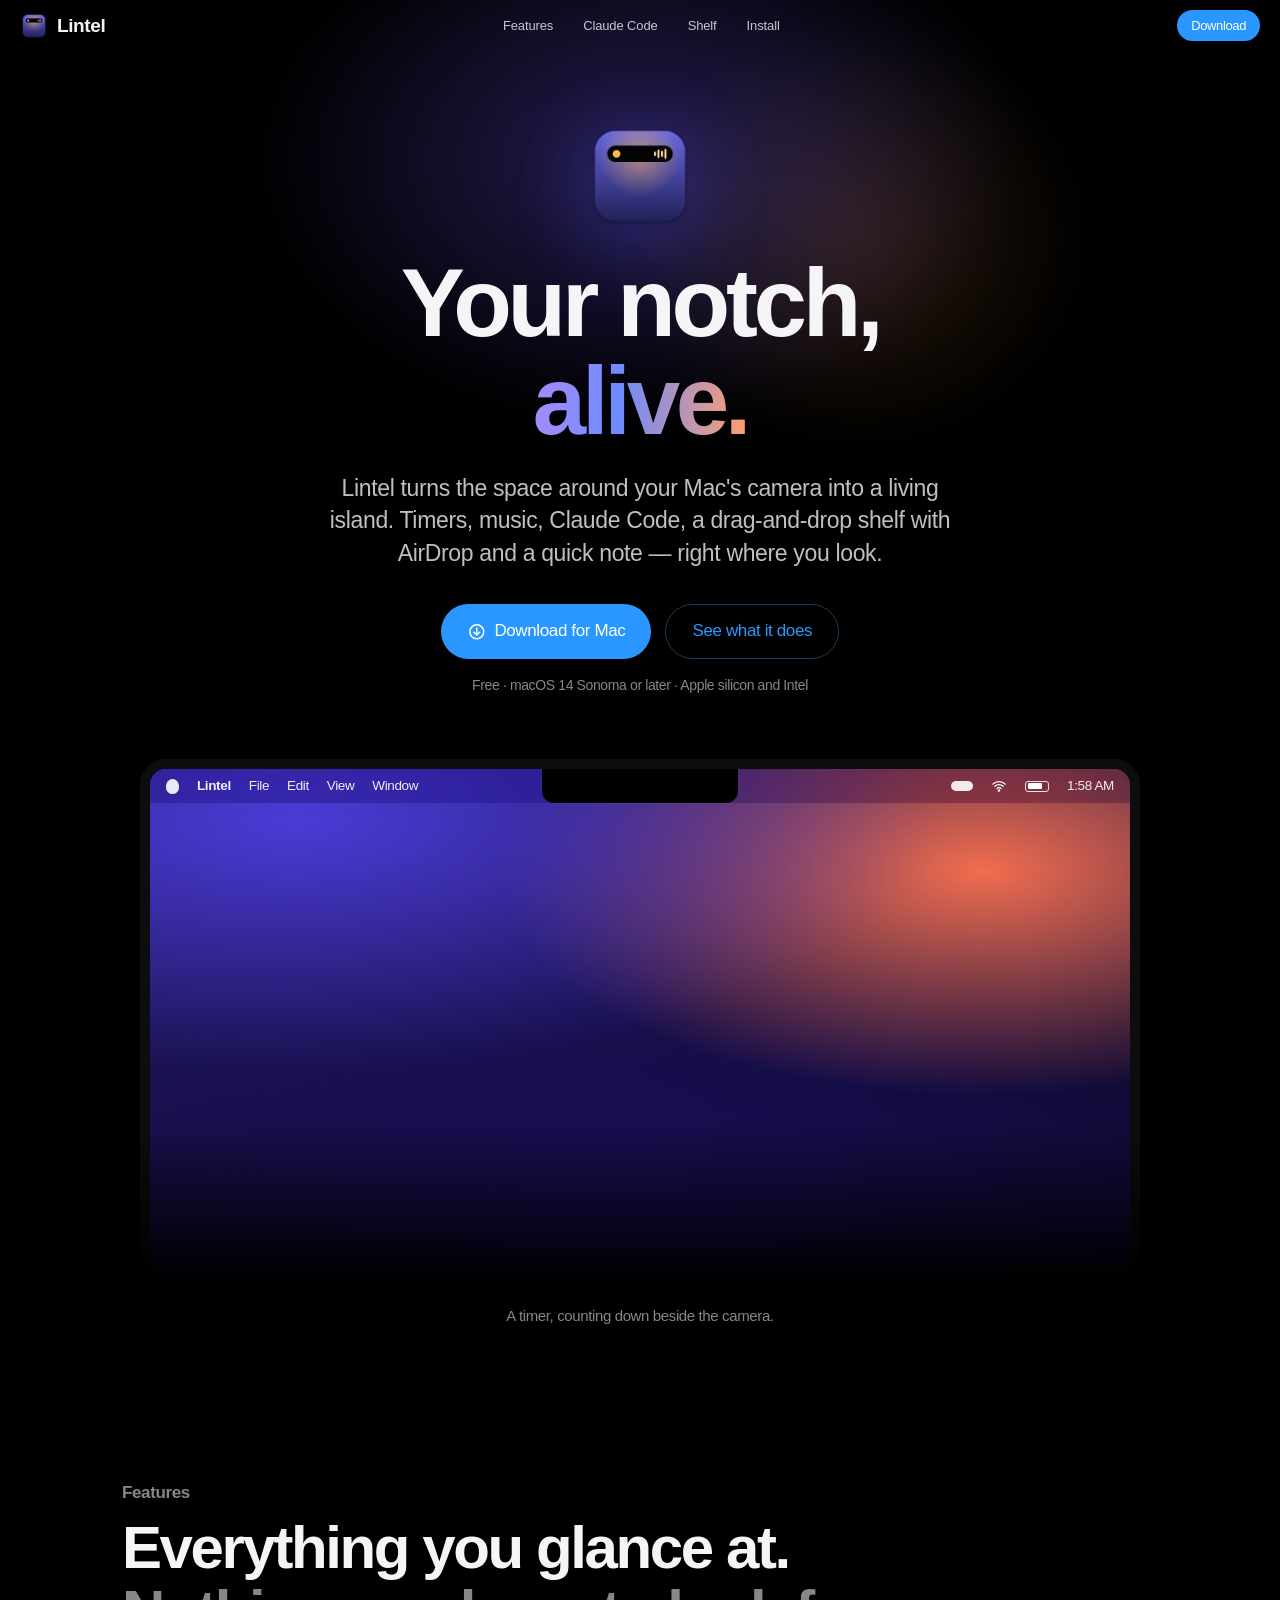
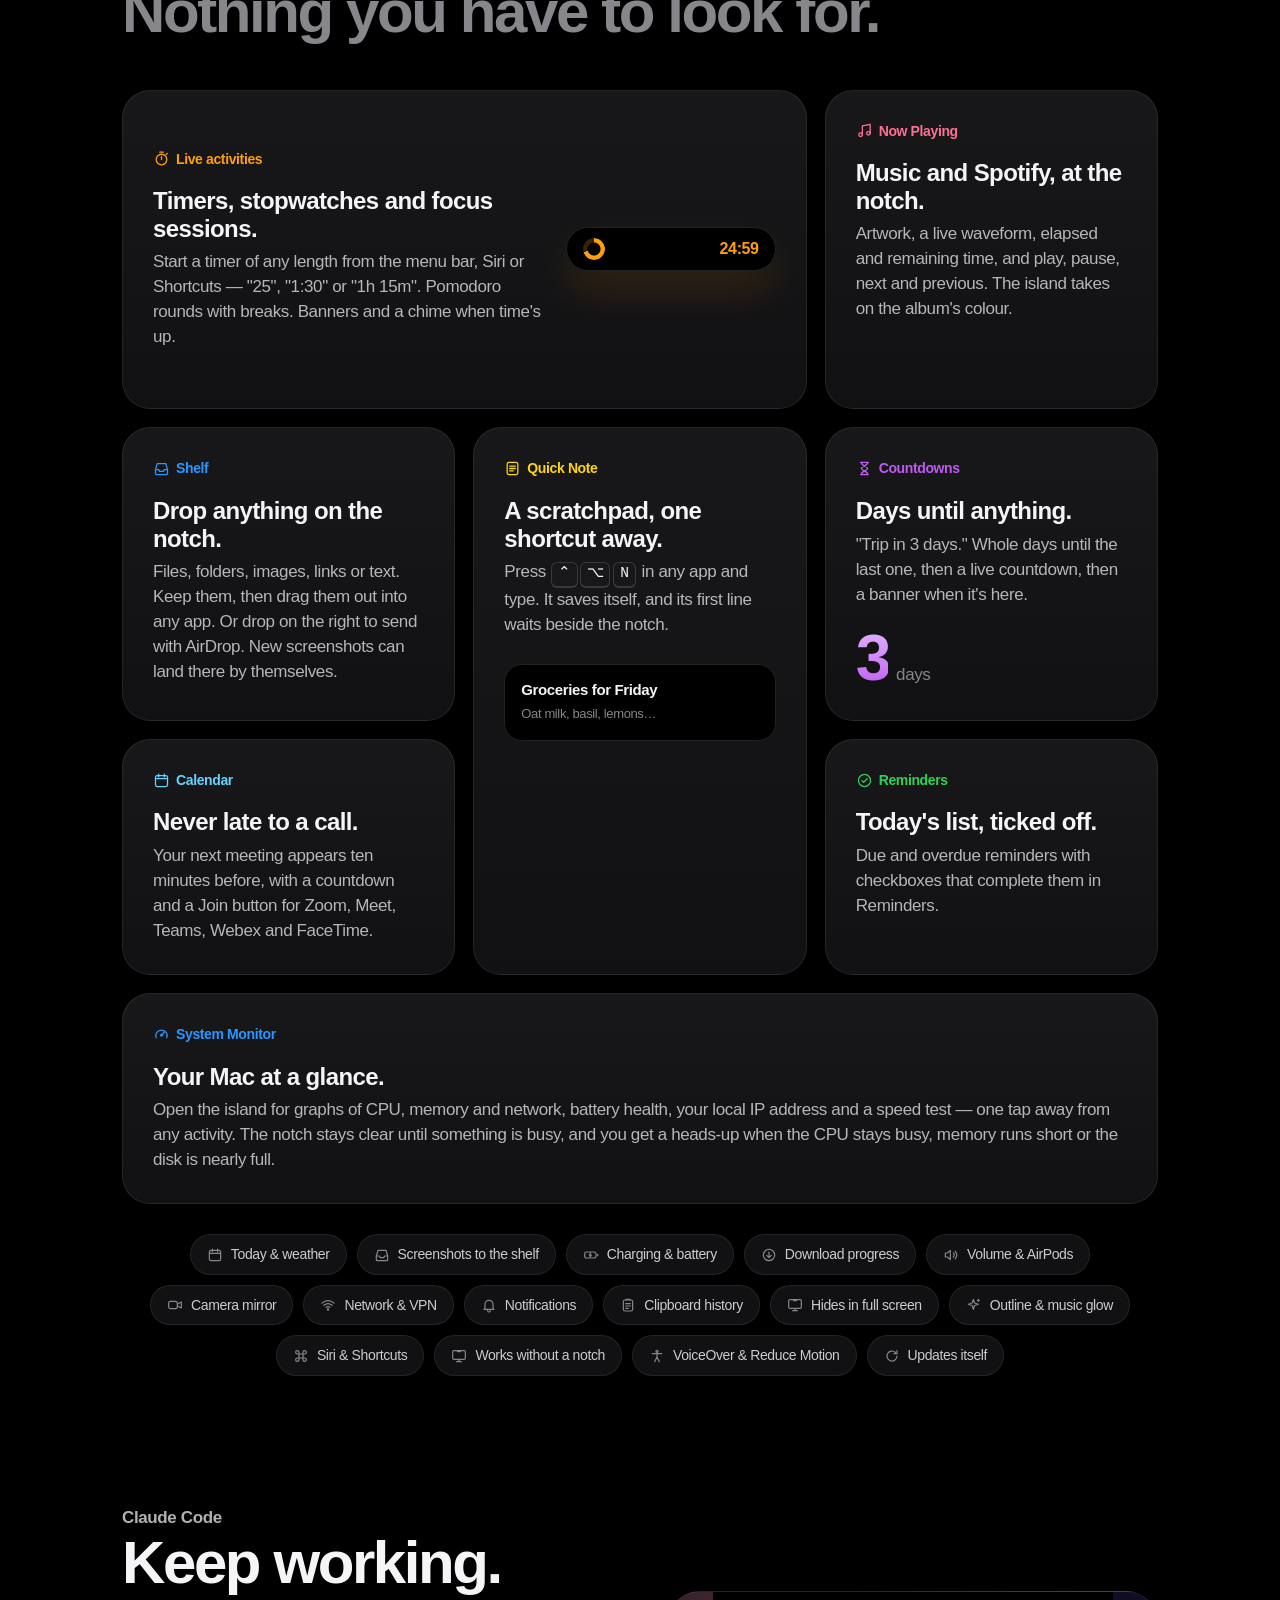
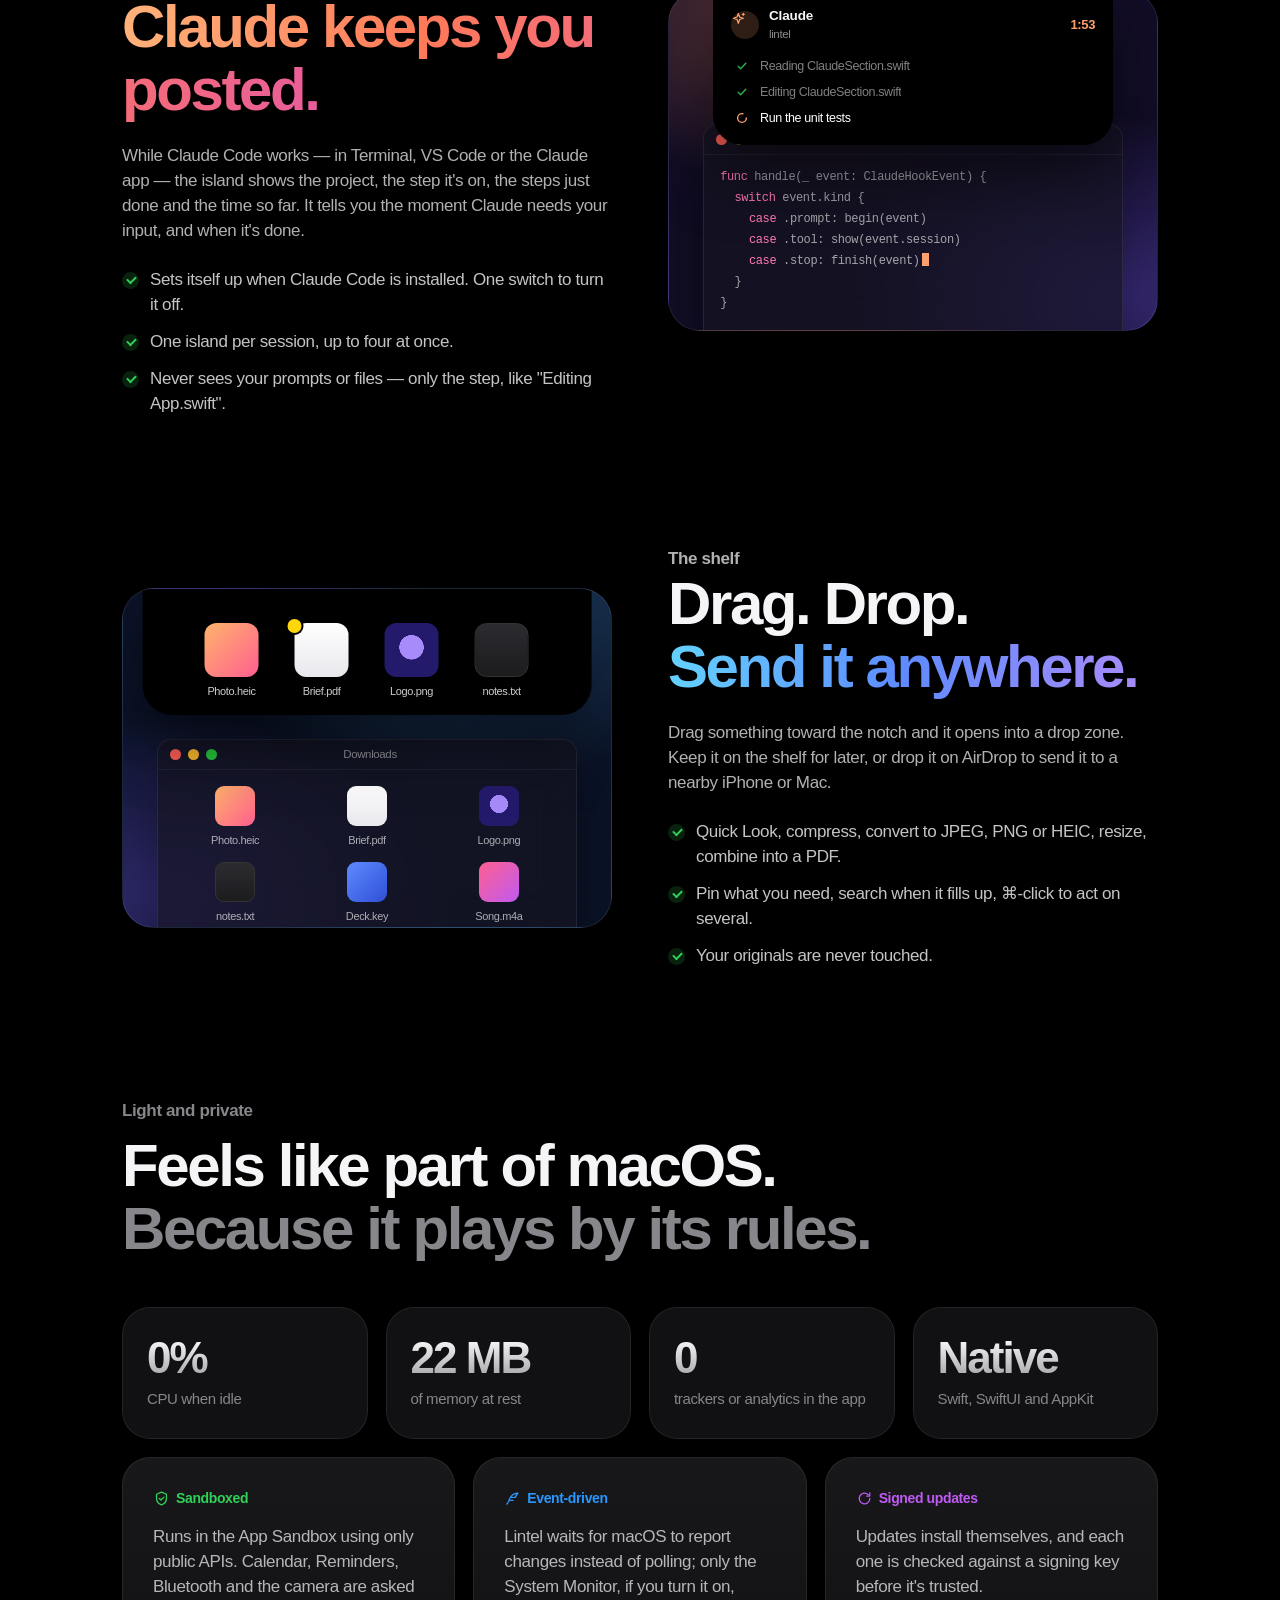
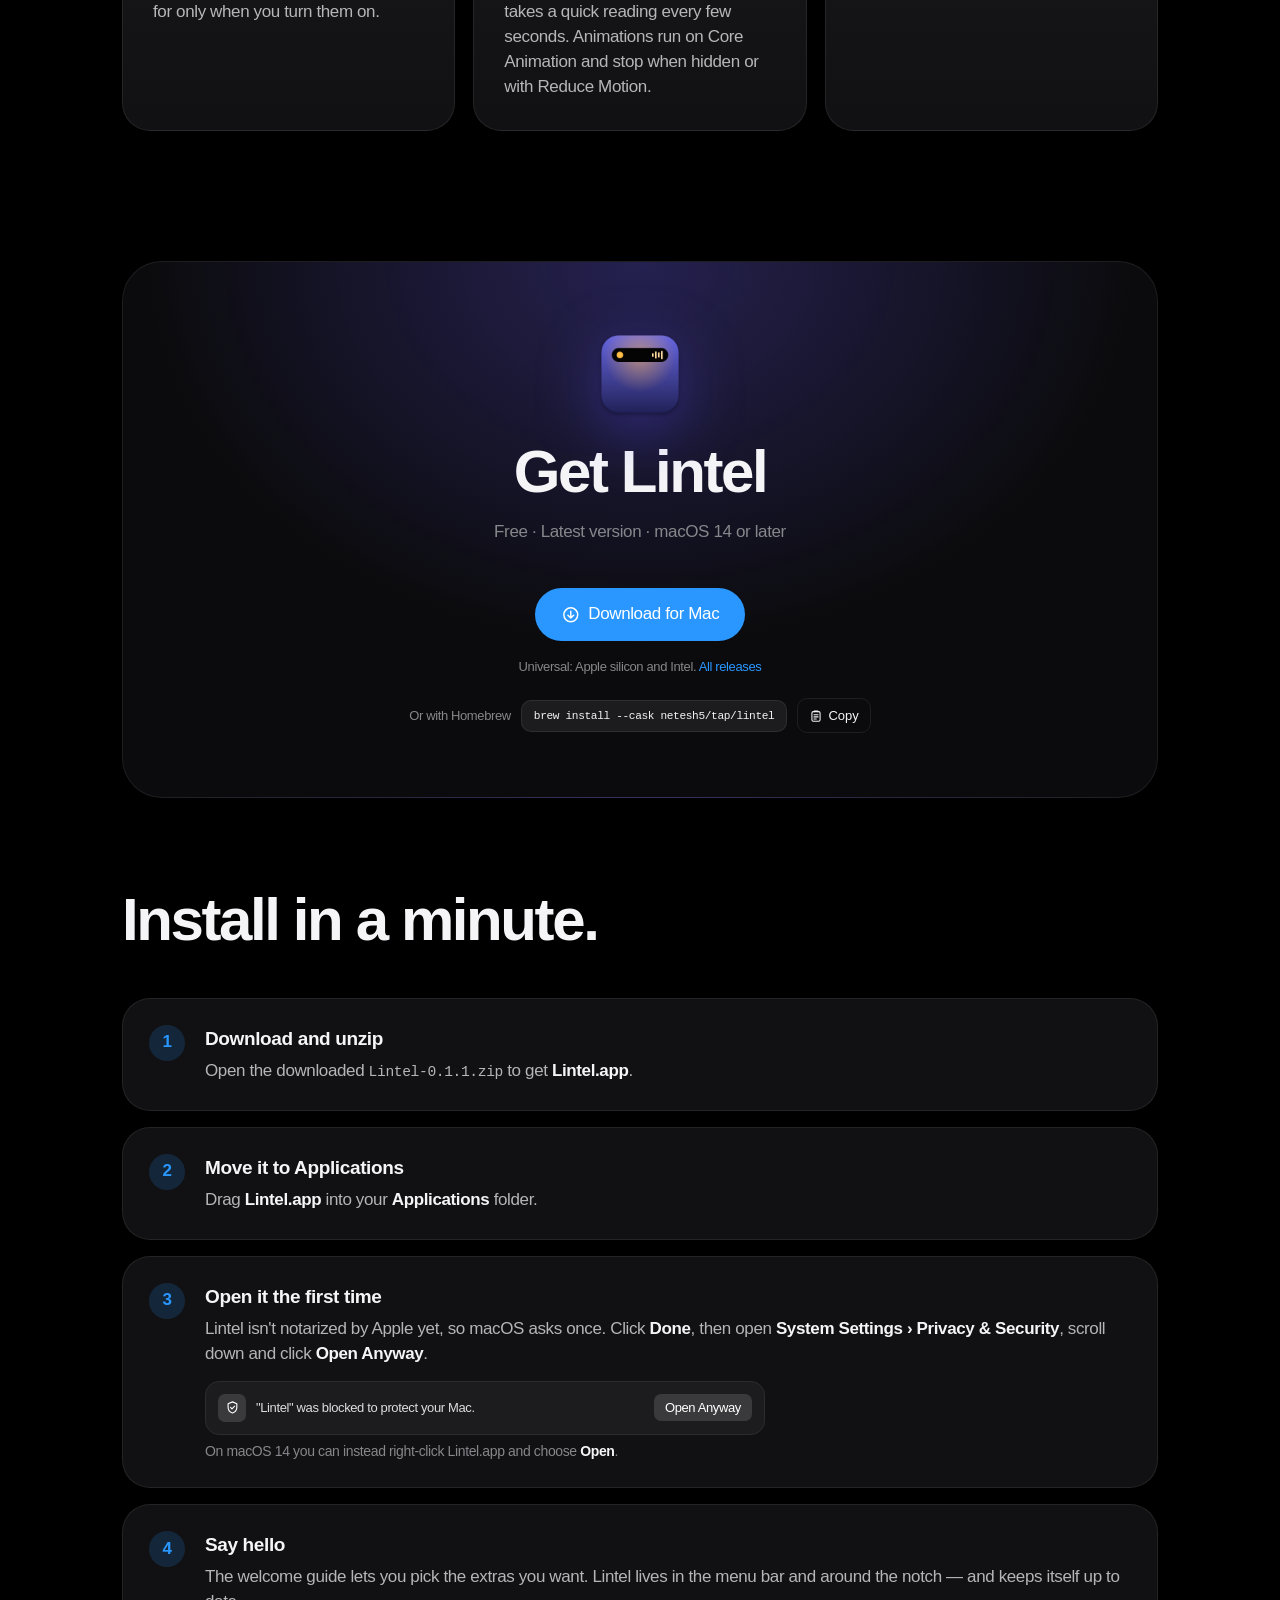
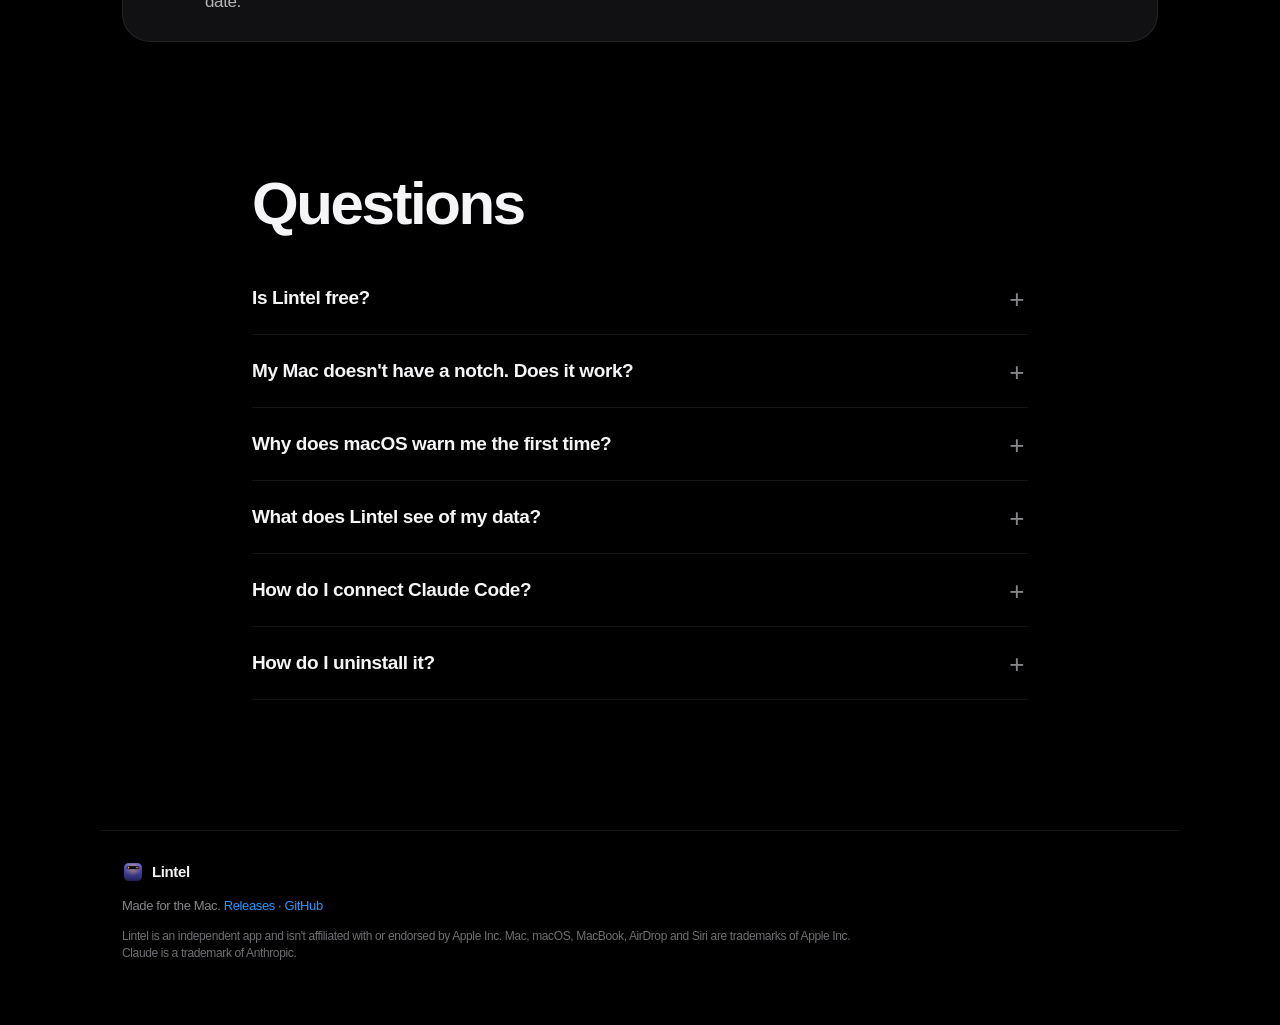
==== commit 97c0b748: "Website (6b3c12f)" ====
--- a/docs/index.html
+++ b/docs/index.html
@@ -12,7 +12,7 @@
   <meta property="og:type" content="website">
   <link rel="icon" type="image/png" href="assets/favicon.png">
   <link rel="apple-touch-icon" href="assets/lintel-icon.png">
-  <link rel="stylesheet" href="styles.css?v=23102a8">
+  <link rel="stylesheet" href="styles.css?v=6b3c12f">
 </head>
 <body>
   <svg width="0" height="0" style="position:absolute" aria-hidden="true">
@@ -227,7 +227,9 @@
         <span class="chip"><svg class="ico"><use href="#i-camera"/></svg>Camera mirror</span>
         <span class="chip"><svg class="ico"><use href="#i-wifi"/></svg>Network &amp; VPN</span>
         <span class="chip"><svg class="ico"><use href="#i-bell"/></svg>Notifications</span>
-        <span class="chip"><svg class="ico"><use href="#i-clipboard"/></svg>Clipboard</span>
+        <span class="chip"><svg class="ico"><use href="#i-clipboard"/></svg>Clipboard history</span>
+        <span class="chip"><svg class="ico"><use href="#i-display"/></svg>Hides in full screen</span>
+        <span class="chip"><svg class="ico"><use href="#i-sparkle"/></svg>Outline &amp; music glow</span>
         <span class="chip"><svg class="ico"><use href="#i-command"/></svg>Siri &amp; Shortcuts</span>
         <span class="chip"><svg class="ico"><use href="#i-display"/></svg>Works without a notch</span>
         <span class="chip"><svg class="ico"><use href="#i-access"/></svg>VoiceOver &amp; Reduce Motion</span>
@@ -376,7 +378,7 @@
     <p class="legal">Lintel is an independent app and isn't affiliated with or endorsed by Apple Inc. Mac, macOS, MacBook, AirDrop and Siri are trademarks of Apple Inc. Claude is a trademark of Anthropic.</p>
   </footer>
 
-  <script src="app.js?v=23102a8" defer></script>
+  <script src="app.js?v=6b3c12f" defer></script>
   <!-- Visit counts without cookies or personal data: https://neteshpaudel.goatcounter.com -->
   <script data-goatcounter="https://neteshpaudel.goatcounter.com/count" async src="https://gc.zgo.at/count.js"></script>
 </body>
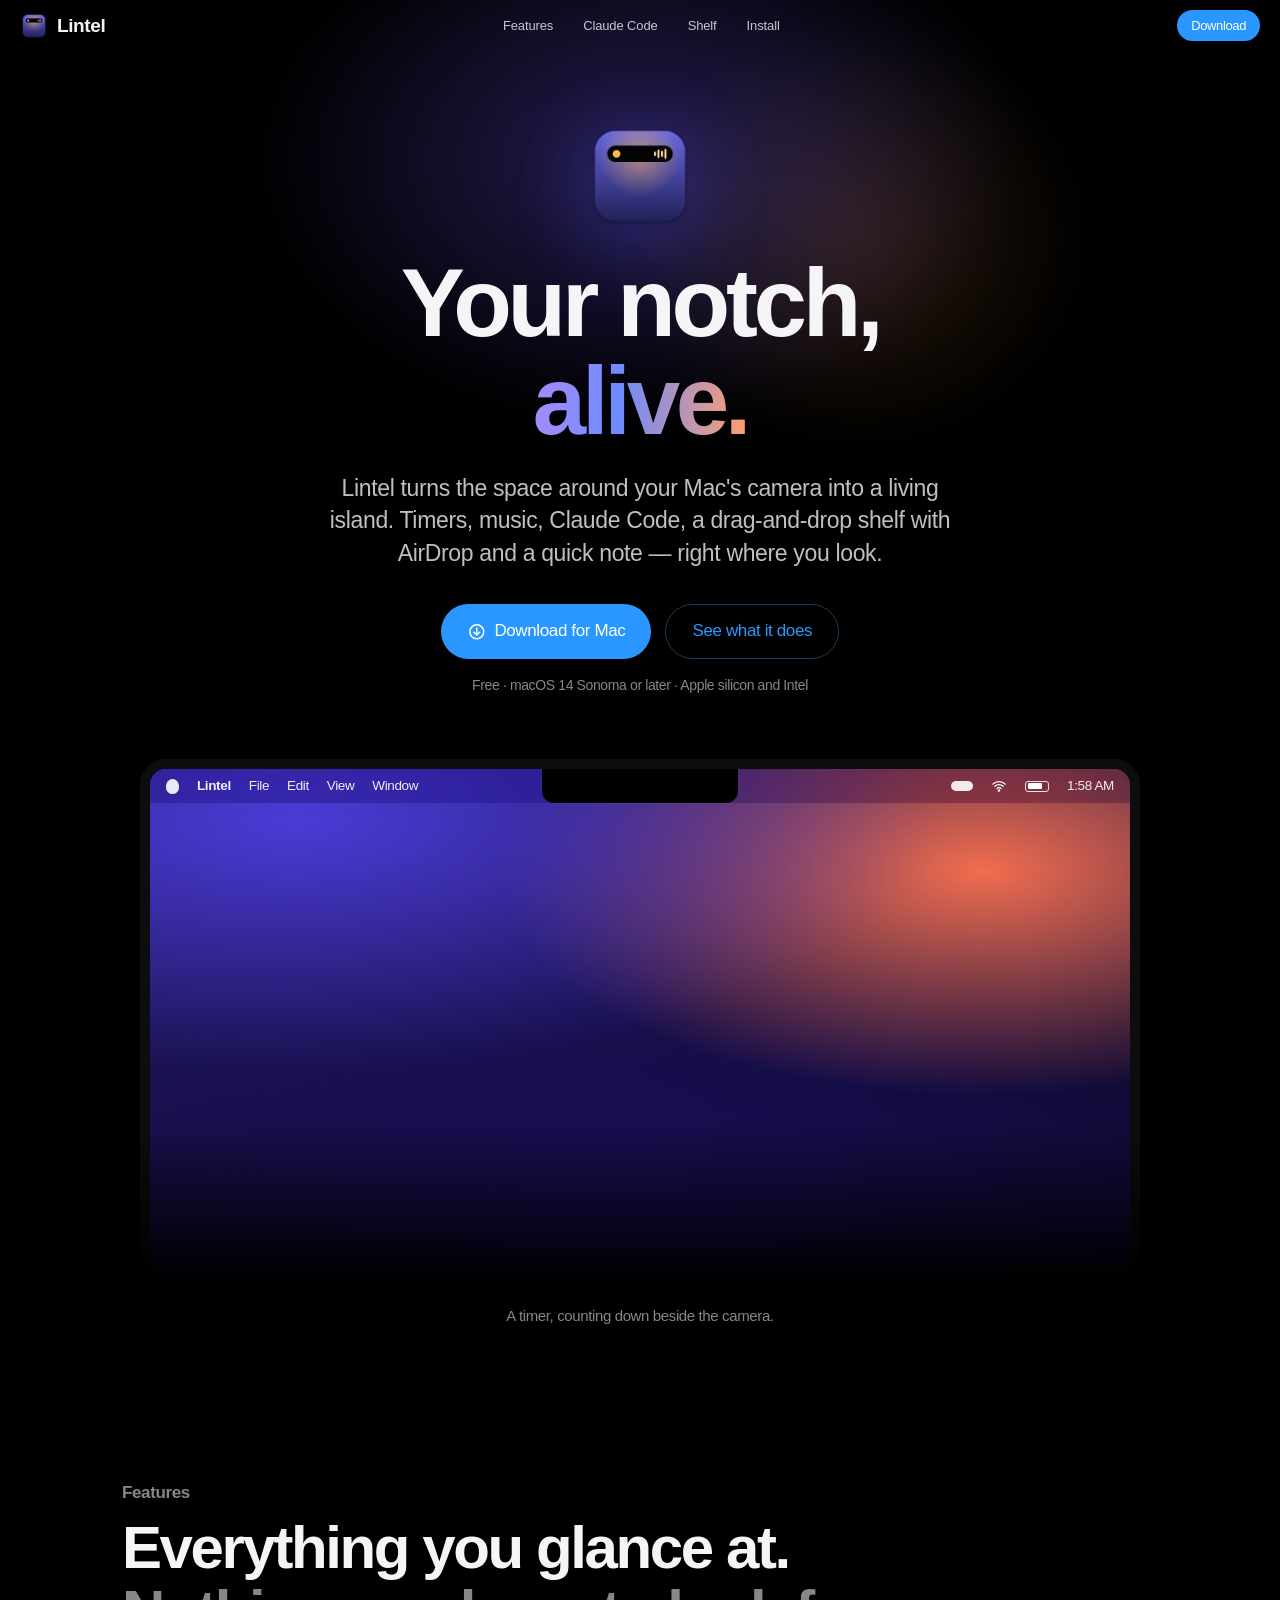
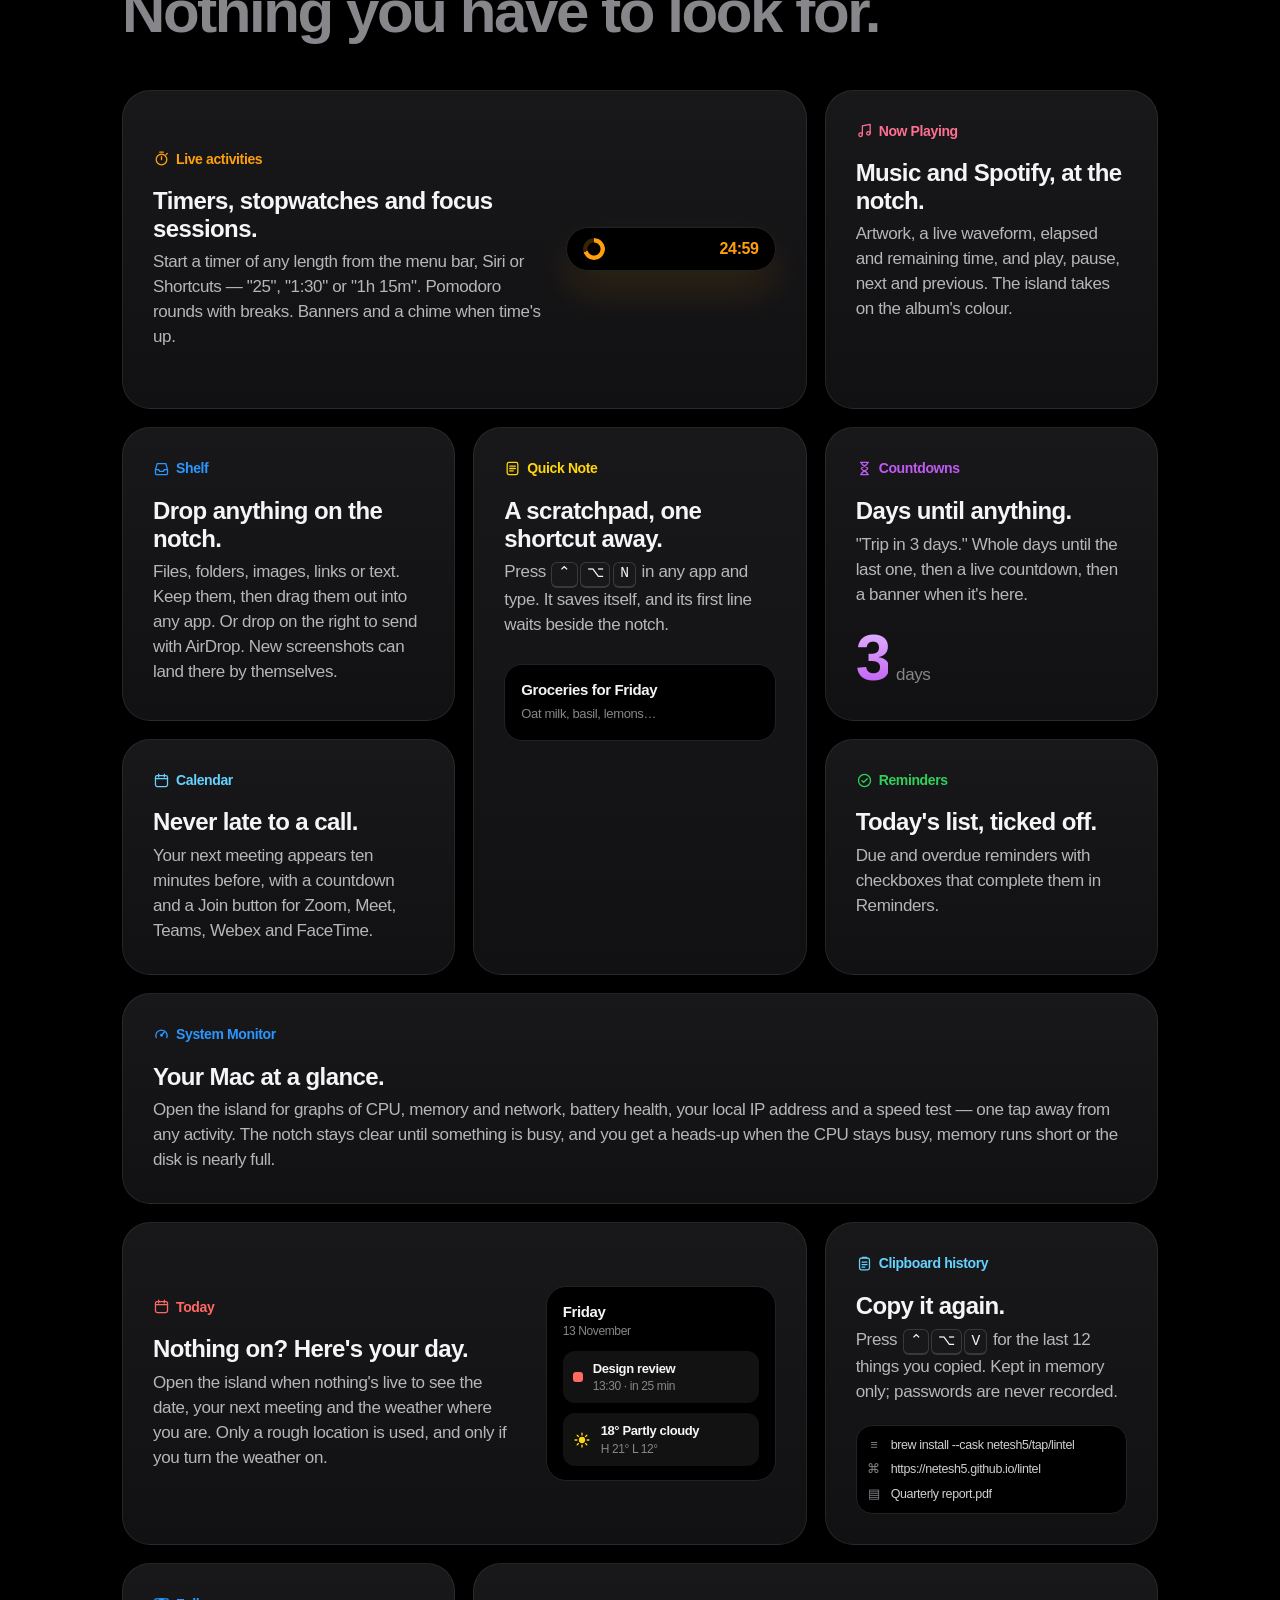
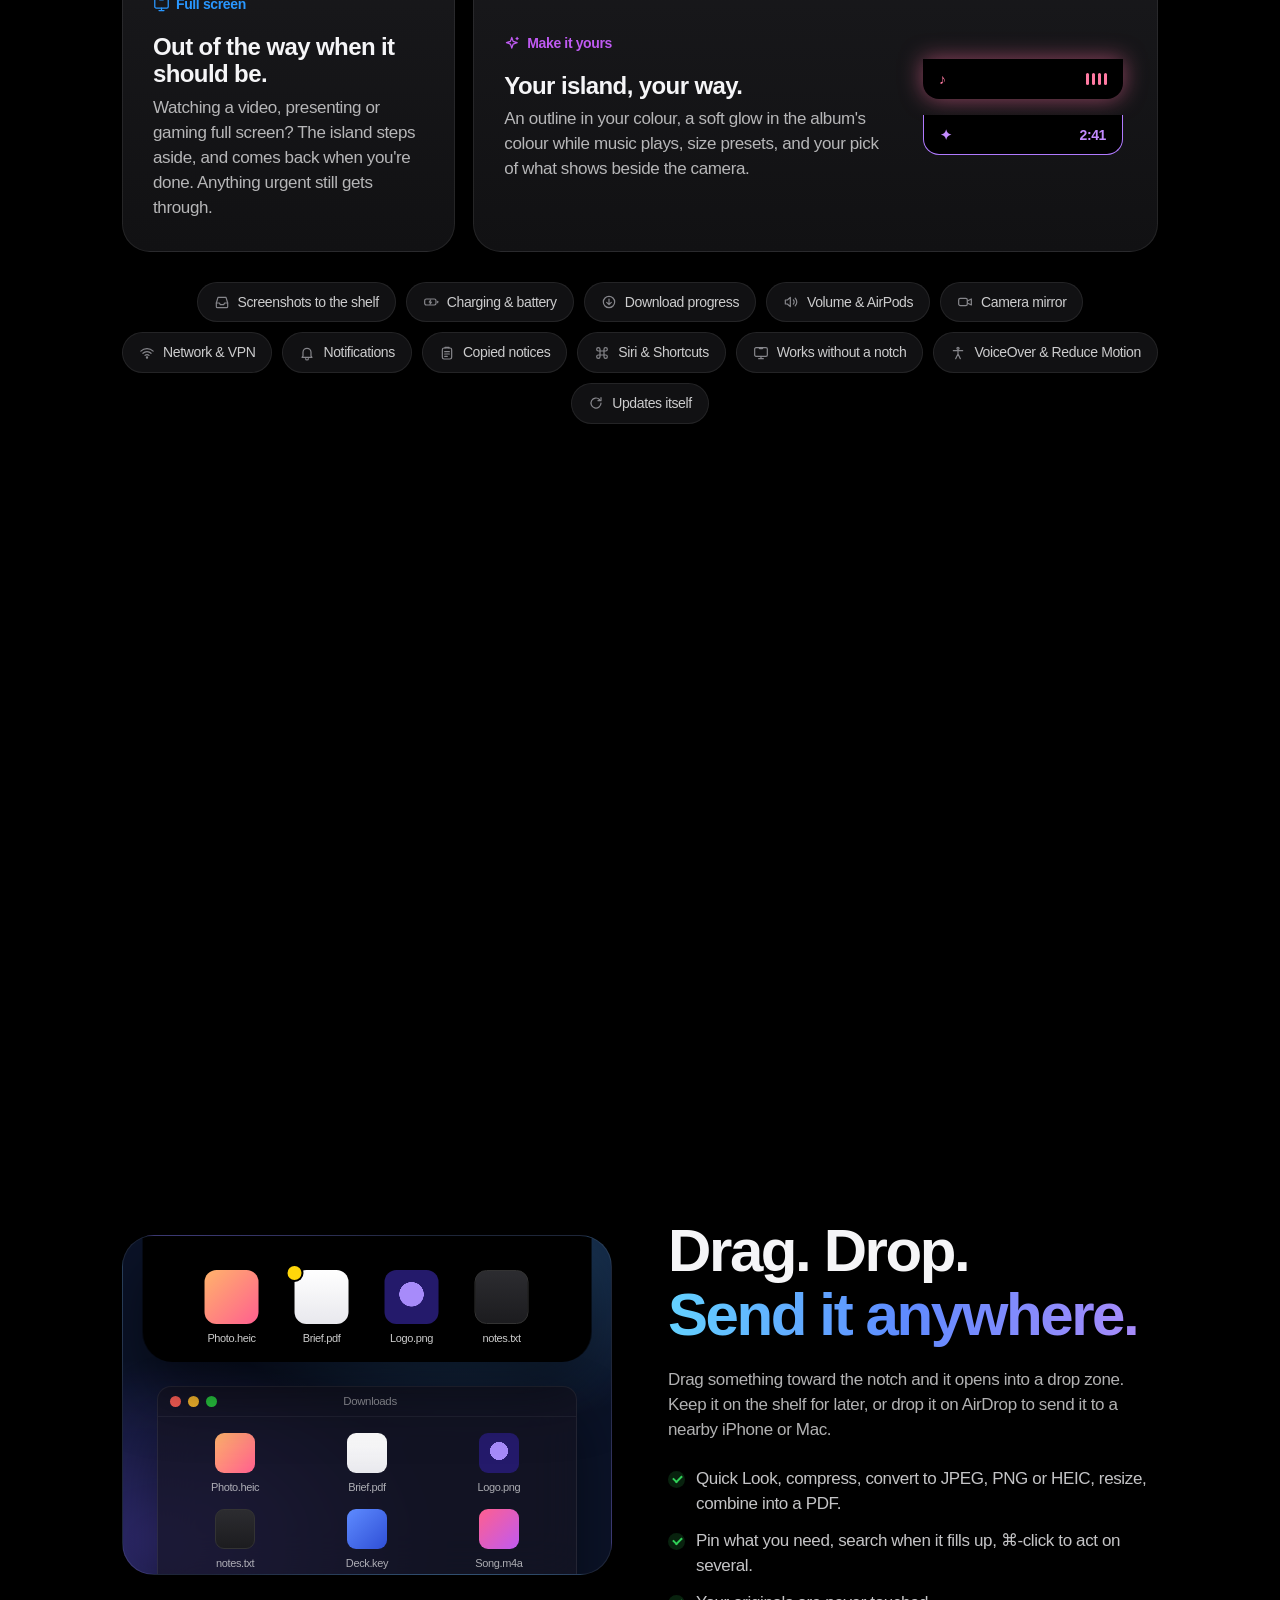
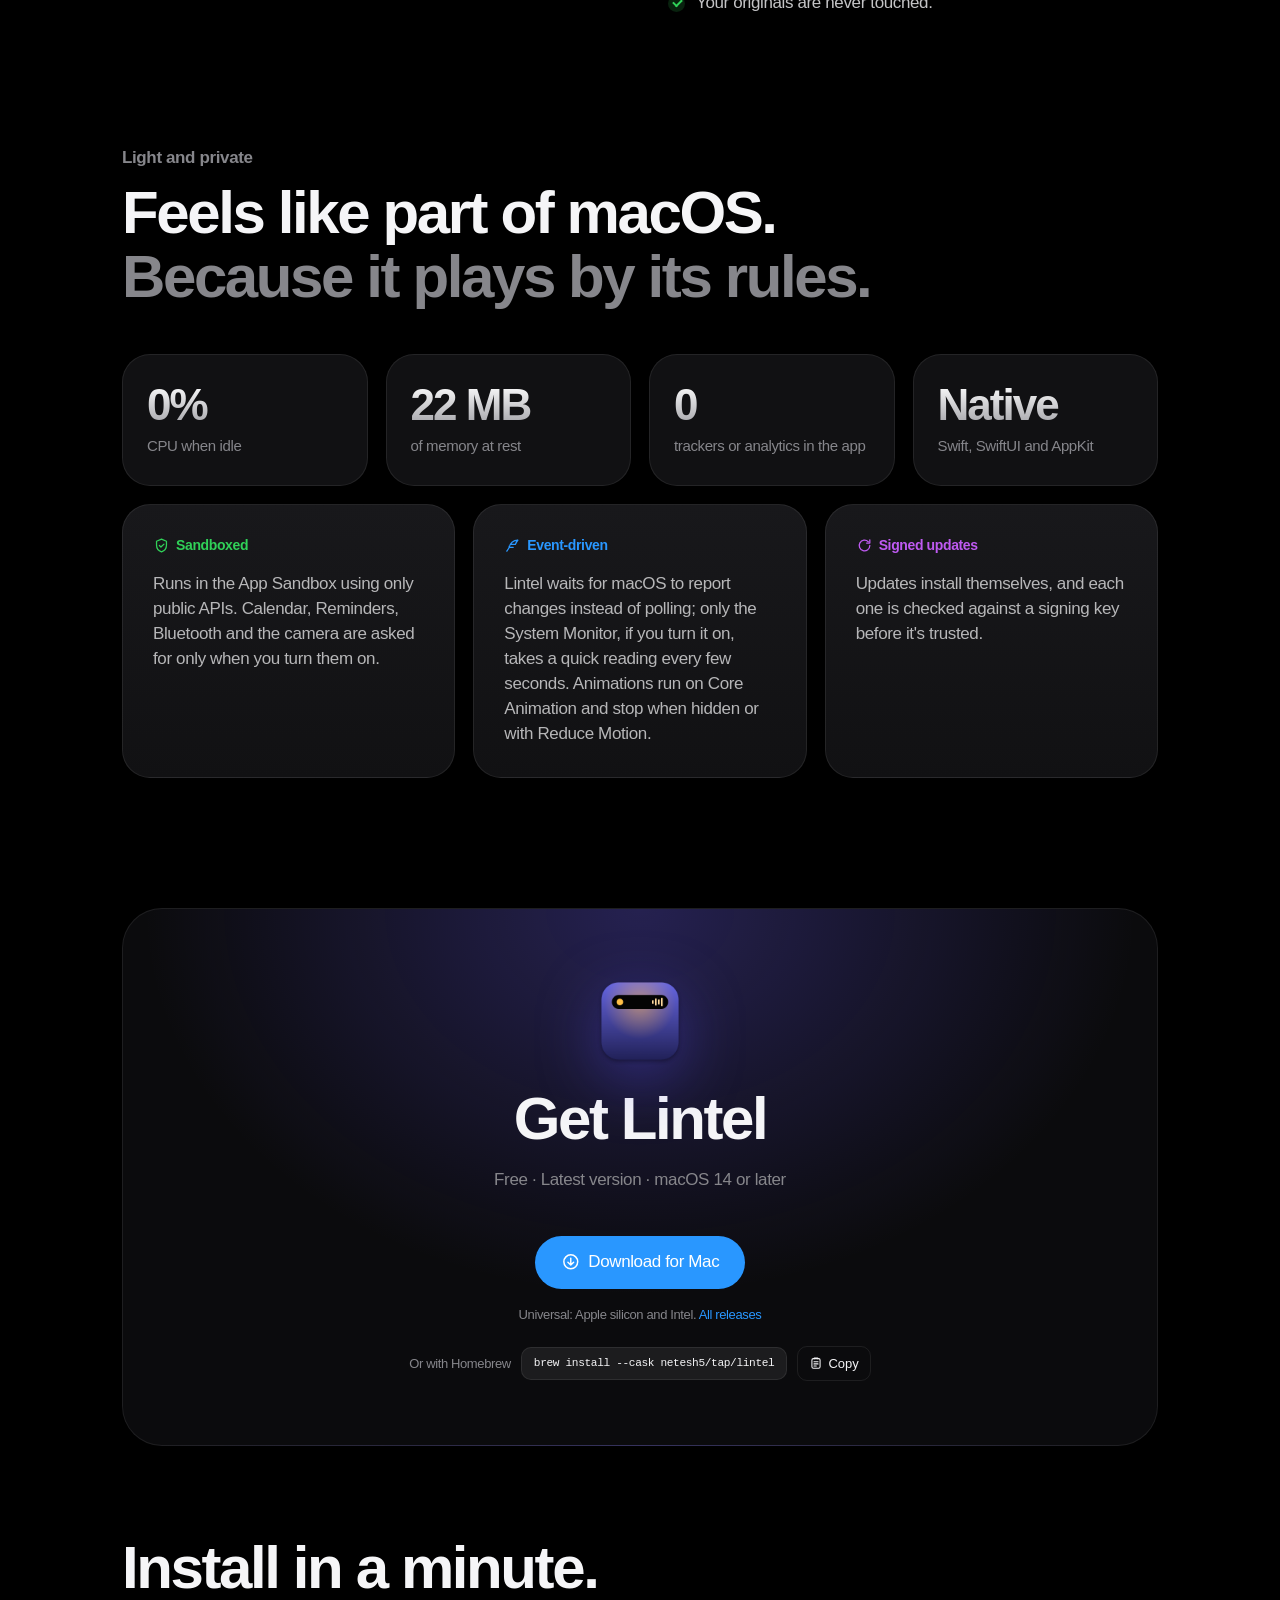
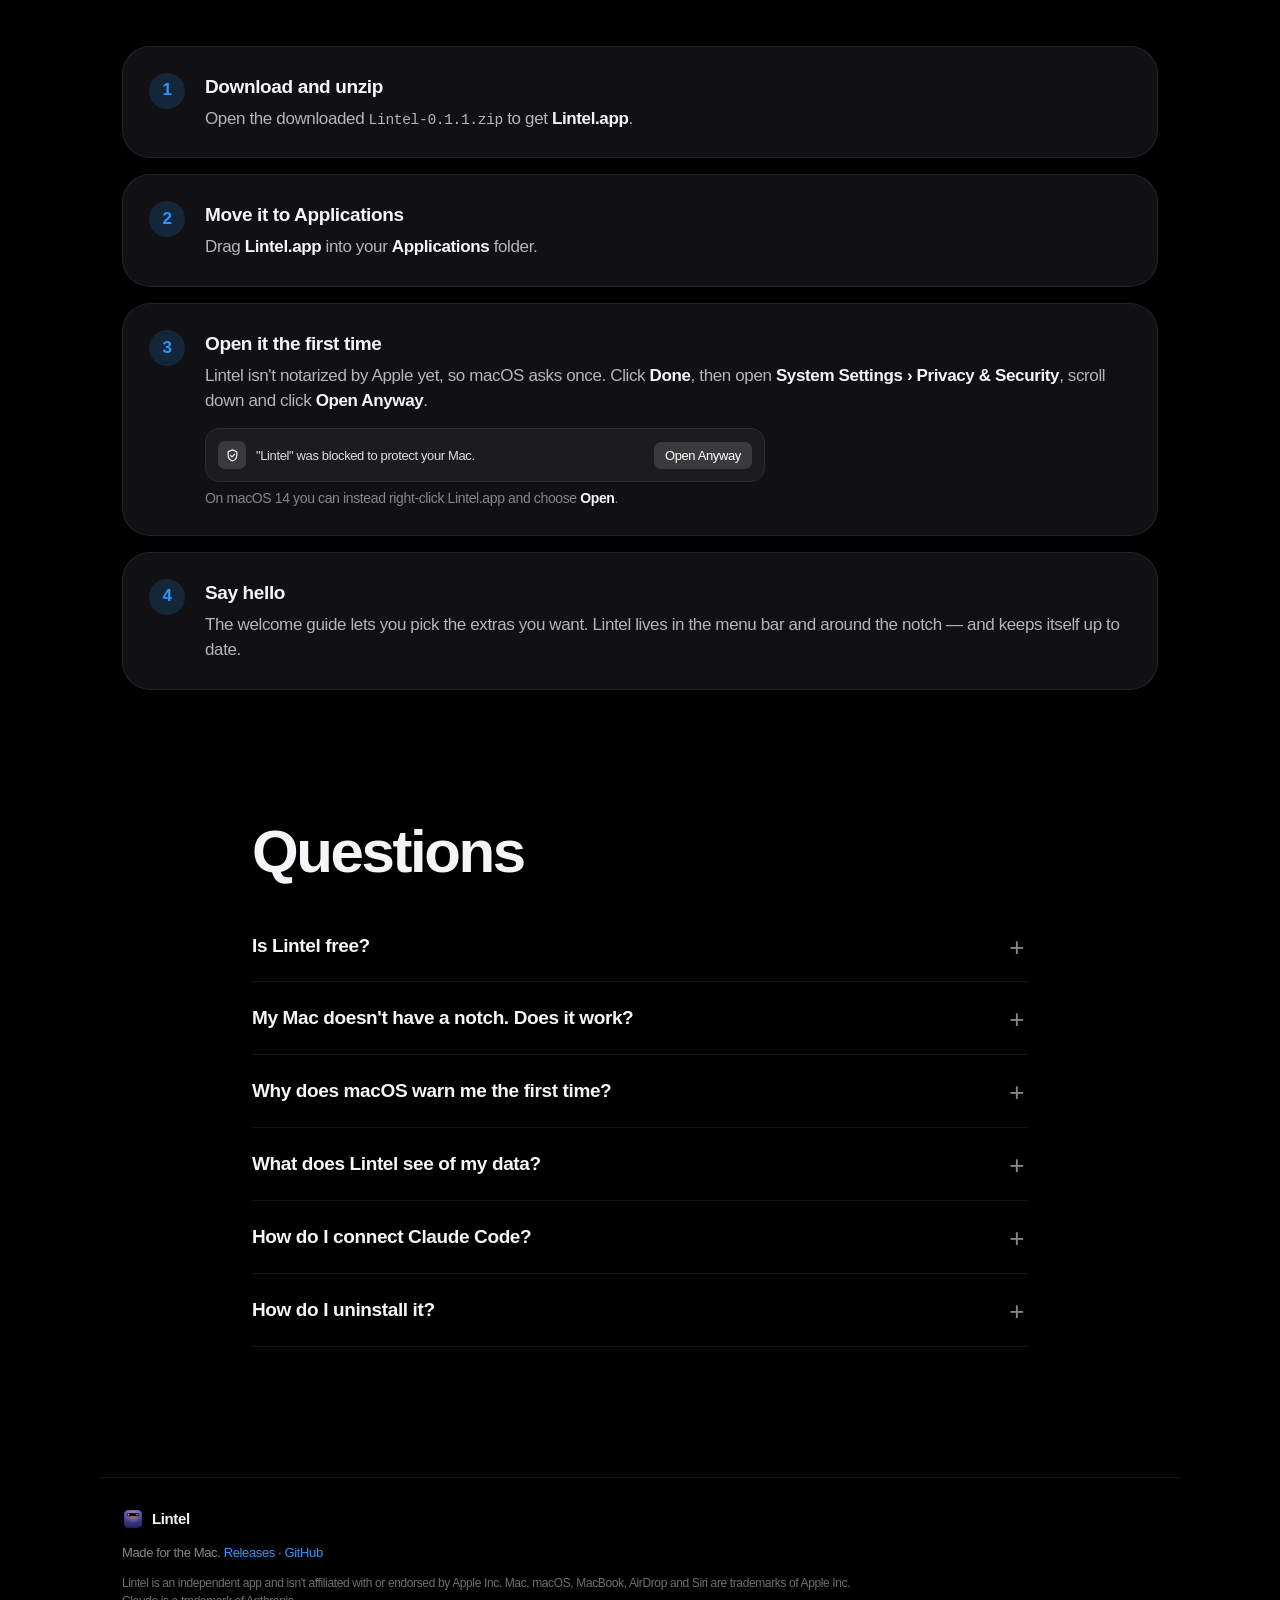
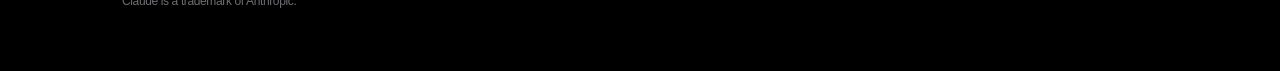
==== commit bfcc169c: "Website (213aa66)" ====
--- a/docs/index.html
+++ b/docs/index.html
@@ -12,7 +12,7 @@
   <meta property="og:type" content="website">
   <link rel="icon" type="image/png" href="assets/favicon.png">
   <link rel="apple-touch-icon" href="assets/lintel-icon.png">
-  <link rel="stylesheet" href="styles.css?v=6b3c12f">
+  <link rel="stylesheet" href="styles.css?v=213aa66">
 </head>
 <body>
   <svg width="0" height="0" style="position:absolute" aria-hidden="true">
@@ -216,10 +216,51 @@
             <p>Open the island for graphs of CPU, memory and network, battery health, your local IP address and a speed test — one tap away from any activity. The notch stays clear until something is busy, and you get a heads-up when the CPU stays busy, memory runs short or the disk is nearly full.</p>
           </div>
         </article>
+
+        <article class="card c-wide reveal">
+          <div class="card-text">
+            <span class="tag red"><svg class="ico"><use href="#i-calendar"/></svg>Today</span>
+            <h3>Nothing on? Here's your day.</h3>
+            <p>Open the island when nothing's live to see the date, your next meeting and the weather where you are. Only a rough location is used, and only if you turn the weather on.</p>
+          </div>
+          <div class="mini-today" aria-hidden="true">
+            <div class="mt-head"><b>Friday</b><span>13 November</span></div>
+            <div class="mt-row"><span class="mt-dot"></span><div><b>Design review</b><span>13:30 · in 25 min</span></div></div>
+            <div class="mt-row"><svg class="mt-sun" viewBox="0 0 24 24"><circle cx="12" cy="12" r="4.2" fill="currentColor" stroke="none"/><path d="M12 2.8v2.4M12 18.8v2.4M2.8 12h2.4M18.8 12h2.4M5.5 5.5l1.7 1.7M16.8 16.8l1.7 1.7M5.5 18.5l1.7-1.7M16.8 7.2l1.7-1.7"/></svg><div><b>18° Partly cloudy</b><span>H 21°  L 12°</span></div></div>
+          </div>
+        </article>
+
+        <article class="card reveal">
+          <span class="tag teal"><svg class="ico"><use href="#i-clipboard"/></svg>Clipboard history</span>
+          <h3>Copy it again.</h3>
+          <p>Press <kbd>⌃</kbd><kbd>⌥</kbd><kbd>V</kbd> for the last 12 things you copied. Kept in memory only; passwords are never recorded.</p>
+          <div class="mini-clips" aria-hidden="true">
+            <span><i>≡</i>brew install --cask netesh5/tap/lintel</span>
+            <span><i>⌘</i>https://netesh5.github.io/lintel</span>
+            <span><i>▤</i>Quarterly report.pdf</span>
+          </div>
+        </article>
+
+        <article class="card reveal">
+          <span class="tag blue"><svg class="ico"><use href="#i-display"/></svg>Full screen</span>
+          <h3>Out of the way when it should be.</h3>
+          <p>Watching a video, presenting or gaming full screen? The island steps aside, and comes back when you're done. Anything urgent still gets through.</p>
+        </article>
+
+        <article class="card c-wide reveal">
+          <div class="card-text">
+            <span class="tag purple"><svg class="ico"><use href="#i-sparkle"/></svg>Make it yours</span>
+            <h3>Your island, your way.</h3>
+            <p>An outline in your colour, a soft glow in the album's colour while music plays, size presets, and your pick of what shows beside the camera.</p>
+          </div>
+          <div class="mini-styles" aria-hidden="true">
+            <span class="ms-island ms-glow"><i>♪</i><em><b></b><b></b><b></b><b></b></em></span>
+            <span class="ms-island ms-outline"><i>✦</i><em>2:41</em></span>
+          </div>
+        </article>
       </div>
 
       <div class="chips reveal" aria-label="More features">
-        <span class="chip"><svg class="ico"><use href="#i-calendar"/></svg>Today &amp; weather</span>
         <span class="chip"><svg class="ico"><use href="#i-tray"/></svg>Screenshots to the shelf</span>
         <span class="chip"><svg class="ico"><use href="#i-battery"/></svg>Charging &amp; battery</span>
         <span class="chip"><svg class="ico"><use href="#i-download"/></svg>Download progress</span>
@@ -227,9 +268,7 @@
         <span class="chip"><svg class="ico"><use href="#i-camera"/></svg>Camera mirror</span>
         <span class="chip"><svg class="ico"><use href="#i-wifi"/></svg>Network &amp; VPN</span>
         <span class="chip"><svg class="ico"><use href="#i-bell"/></svg>Notifications</span>
-        <span class="chip"><svg class="ico"><use href="#i-clipboard"/></svg>Clipboard history</span>
-        <span class="chip"><svg class="ico"><use href="#i-display"/></svg>Hides in full screen</span>
-        <span class="chip"><svg class="ico"><use href="#i-sparkle"/></svg>Outline &amp; music glow</span>
+        <span class="chip"><svg class="ico"><use href="#i-clipboard"/></svg>Copied notices</span>
         <span class="chip"><svg class="ico"><use href="#i-command"/></svg>Siri &amp; Shortcuts</span>
         <span class="chip"><svg class="ico"><use href="#i-display"/></svg>Works without a notch</span>
         <span class="chip"><svg class="ico"><use href="#i-access"/></svg>VoiceOver &amp; Reduce Motion</span>
@@ -378,7 +417,7 @@
     <p class="legal">Lintel is an independent app and isn't affiliated with or endorsed by Apple Inc. Mac, macOS, MacBook, AirDrop and Siri are trademarks of Apple Inc. Claude is a trademark of Anthropic.</p>
   </footer>
 
-  <script src="app.js?v=6b3c12f" defer></script>
+  <script src="app.js?v=213aa66" defer></script>
   <!-- Visit counts without cookies or personal data: https://neteshpaudel.goatcounter.com -->
   <script data-goatcounter="https://neteshpaudel.goatcounter.com/count" async src="https://gc.zgo.at/count.js"></script>
 </body>
--- a/docs/styles.css
+++ b/docs/styles.css
@@ -332,6 +332,28 @@
 .mini-note { margin-top: 26px; padding: 14px 16px; border-radius: 18px; background: #000; border: 1px solid #222; }
 .mini-note b { display: block; font-size: 15px; }
 .mini-note span { color: var(--muted); font-size: 13px; }
+/* Today, clipboard history and personalisation cards */
+.tag.red { color: #ff6961; }
+.mini-today { flex: none; width: 230px; padding: 14px 16px; border-radius: 20px; background: #000; border: 1px solid #222; display: grid; gap: 10px; }
+.mini-today .mt-head b { font-size: 15px; display: block; }
+.mini-today .mt-head span, .mini-today .mt-row span { font-size: 12px; color: var(--muted); display: block; }
+.mini-today .mt-row { display: flex; align-items: center; gap: 10px; padding: 8px 10px; border-radius: 12px; background: rgba(255, 255, 255, 0.07); }
+.mini-today .mt-row b { font-size: 13px; display: block; }
+.mt-dot { width: 10px; height: 10px; border-radius: 3px; background: #ff6961; flex: none; }
+.mt-sun { width: 18px; height: 18px; color: #ffd60a; fill: none; stroke: currentColor; stroke-width: 1.8; stroke-linecap: round; flex: none; }
+.mini-clips { margin-top: 20px; display: grid; gap: 6px; padding: 10px; border-radius: 16px; background: #000; border: 1px solid #222; }
+.mini-clips span { display: flex; gap: 10px; align-items: center; font-size: 12.5px; color: rgba(245, 245, 247, 0.85); white-space: nowrap; overflow: hidden; text-overflow: ellipsis; }
+.mini-clips i { font-style: normal; color: var(--muted); width: 14px; text-align: center; flex: none; }
+.mini-styles { flex: none; display: grid; gap: 16px; padding: 8px 4px; }
+.ms-island { width: 200px; height: 40px; border-radius: 0 0 16px 16px; background: #000; display: flex; align-items: center; justify-content: space-between; padding: 0 16px; font: 600 14px/1 var(--font); }
+.ms-island i { font-style: normal; }
+.ms-glow { color: #ff7aa2; box-shadow: 0 0 22px rgba(255, 110, 160, 0.55); }
+.ms-glow em { display: flex; gap: 3px; align-items: center; }
+.ms-glow em b { width: 3px; height: 12px; border-radius: 2px; background: #ff7aa2; animation: miniWave 0.9s ease-in-out infinite alternate; }
+@keyframes miniWave { from { height: 4px; } to { height: 14px; } }
+.ms-glow em b:nth-child(2) { animation-delay: -0.3s; } .ms-glow em b:nth-child(3) { animation-delay: -0.6s; } .ms-glow em b:nth-child(4) { animation-delay: -0.15s; }
+.ms-outline { color: #c38bff; border: 1px solid #b07aff; border-top: none; }
+.ms-outline em { font-style: normal; font-variant-numeric: tabular-nums; }
 .days { margin-top: 18px; display: flex; align-items: baseline; gap: 8px; }
 .days b { font-size: 64px; line-height: 1; letter-spacing: -0.05em; background: linear-gradient(#e2b6ff, var(--purple)); -webkit-background-clip: text; background-clip: text; color: transparent; }
 .days span { color: var(--muted); }
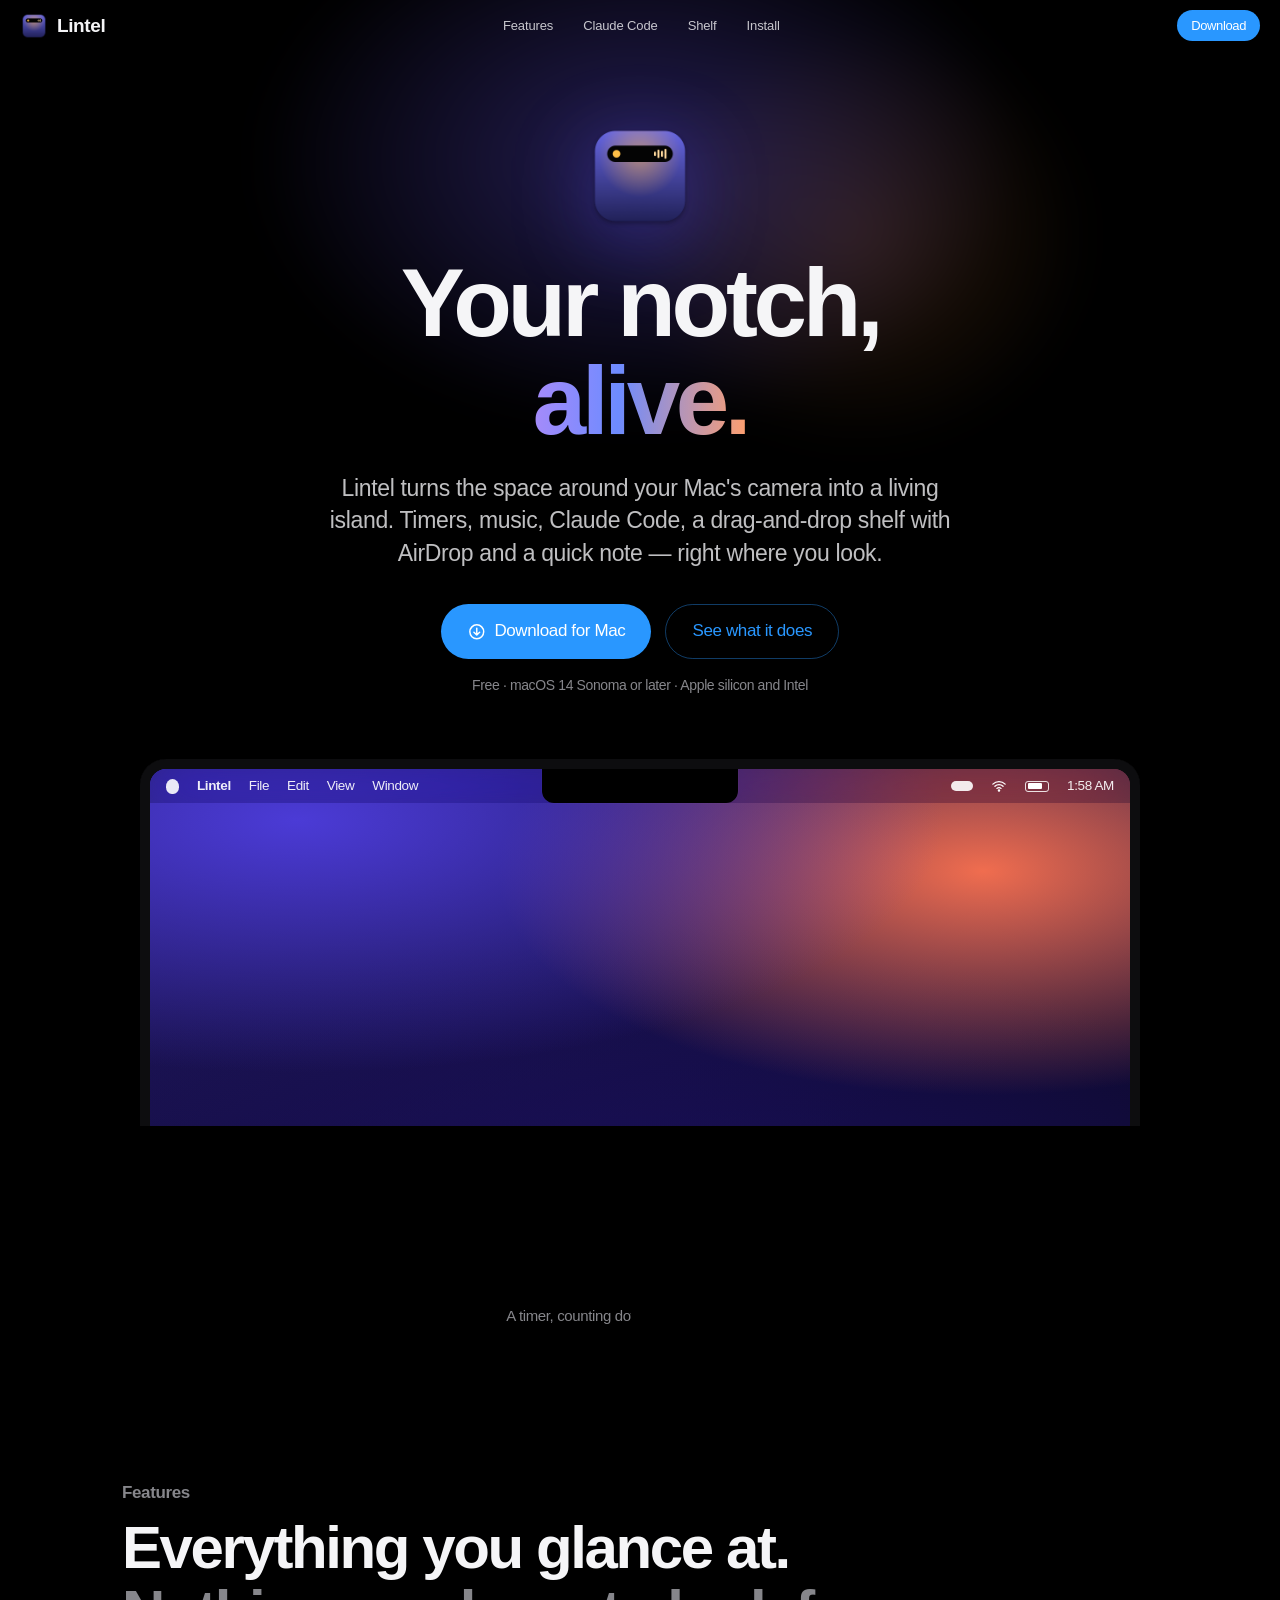
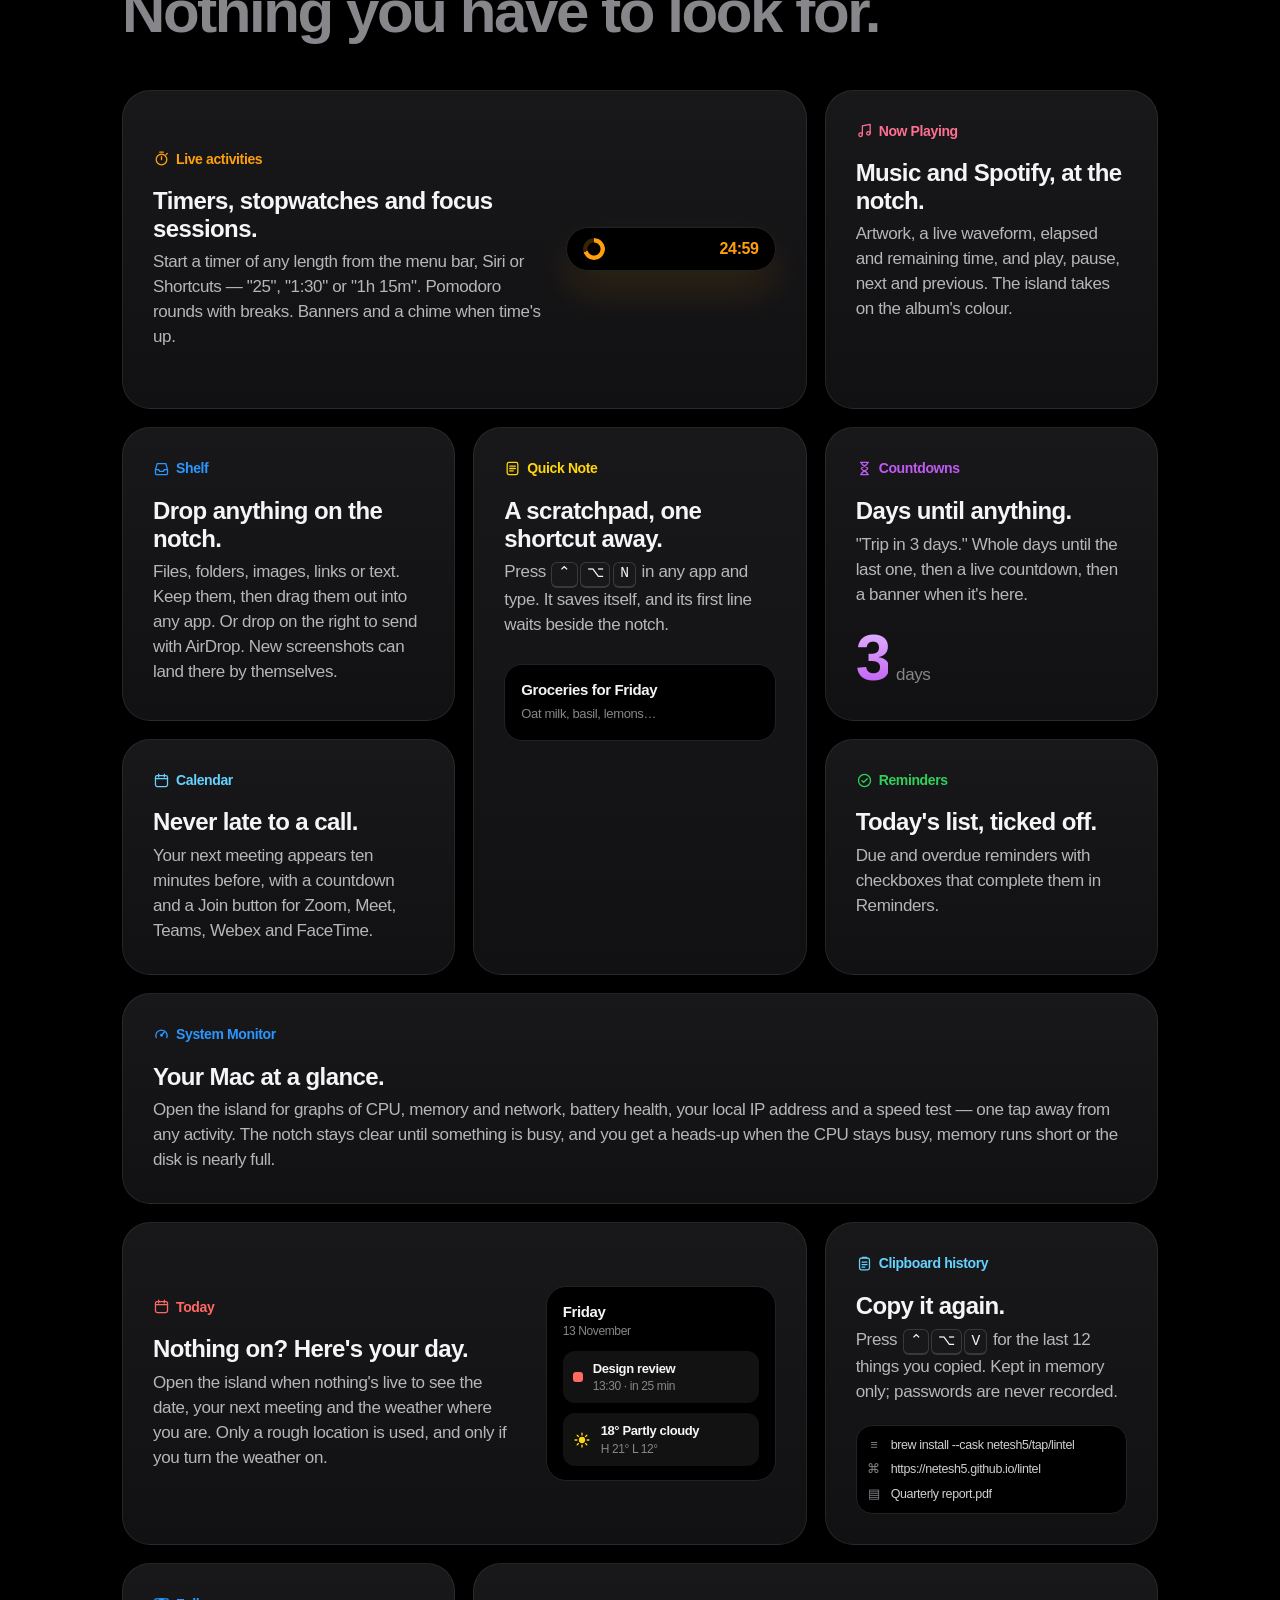
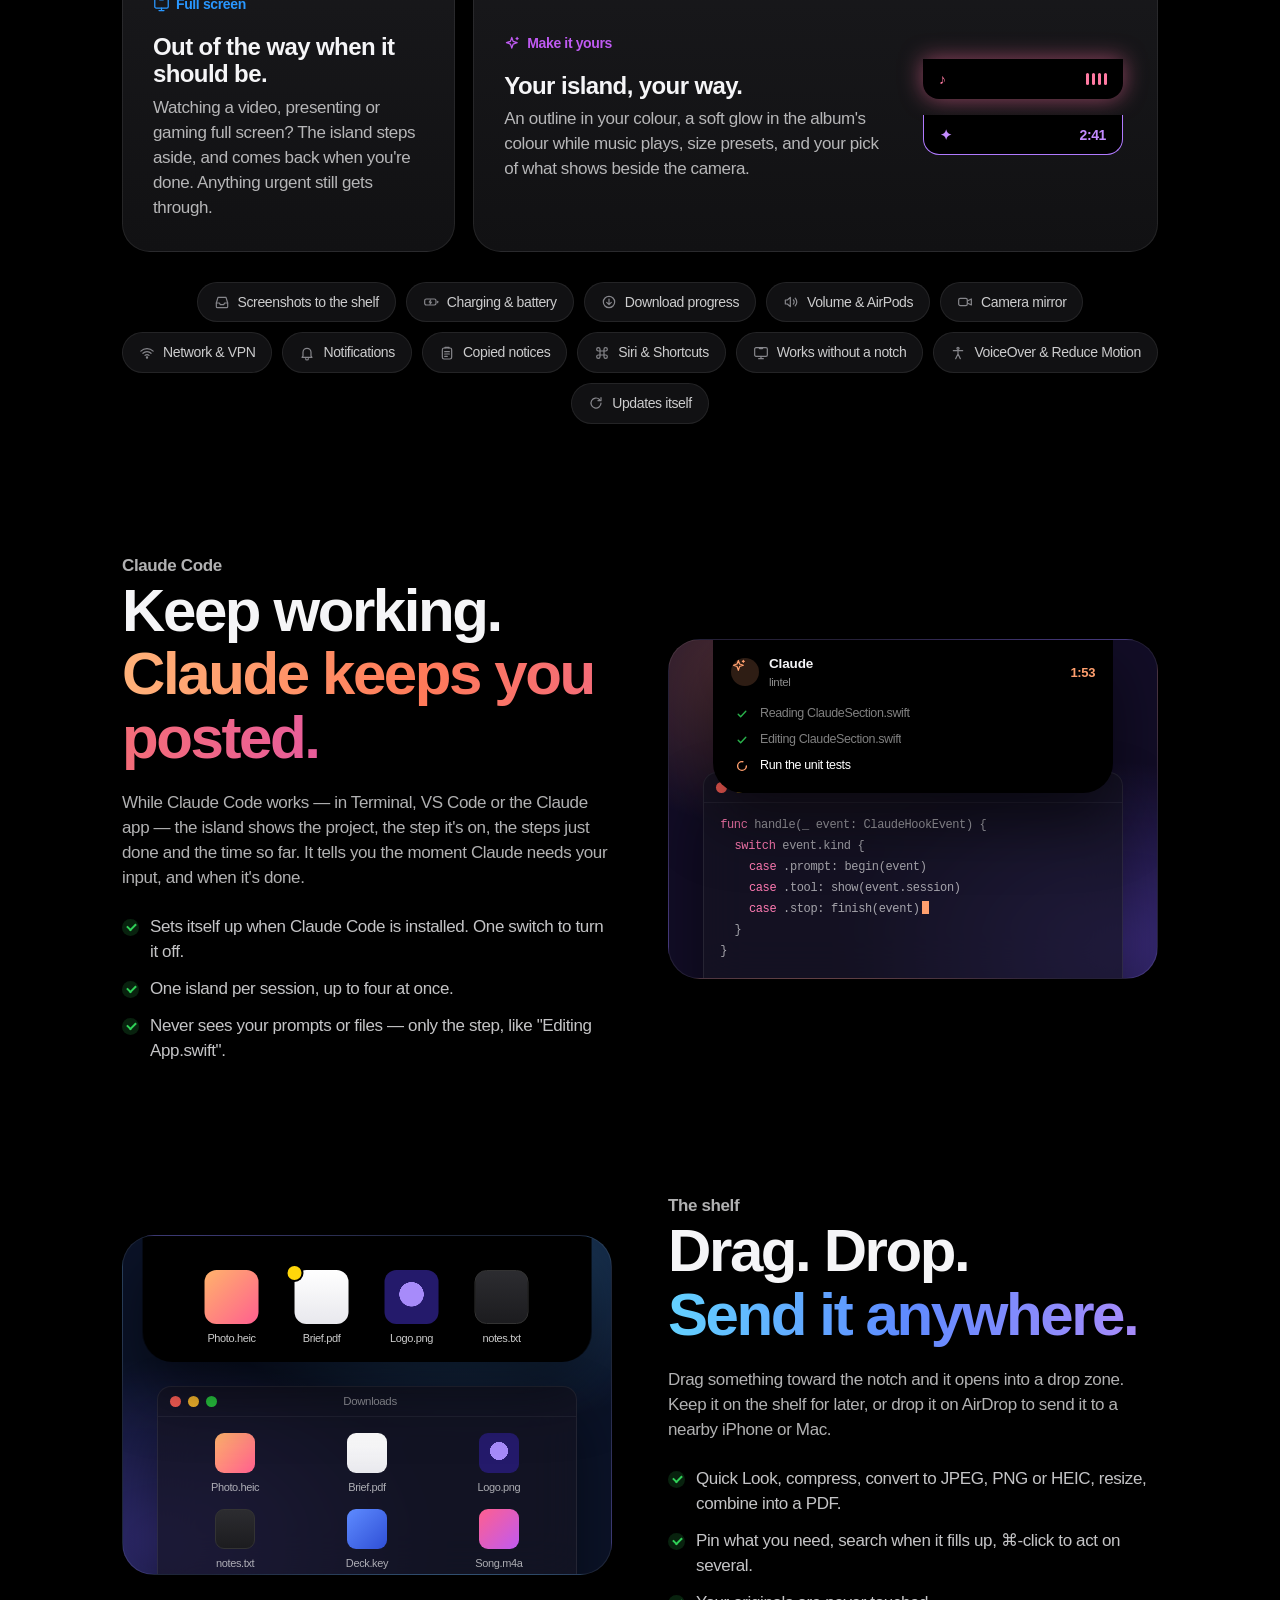
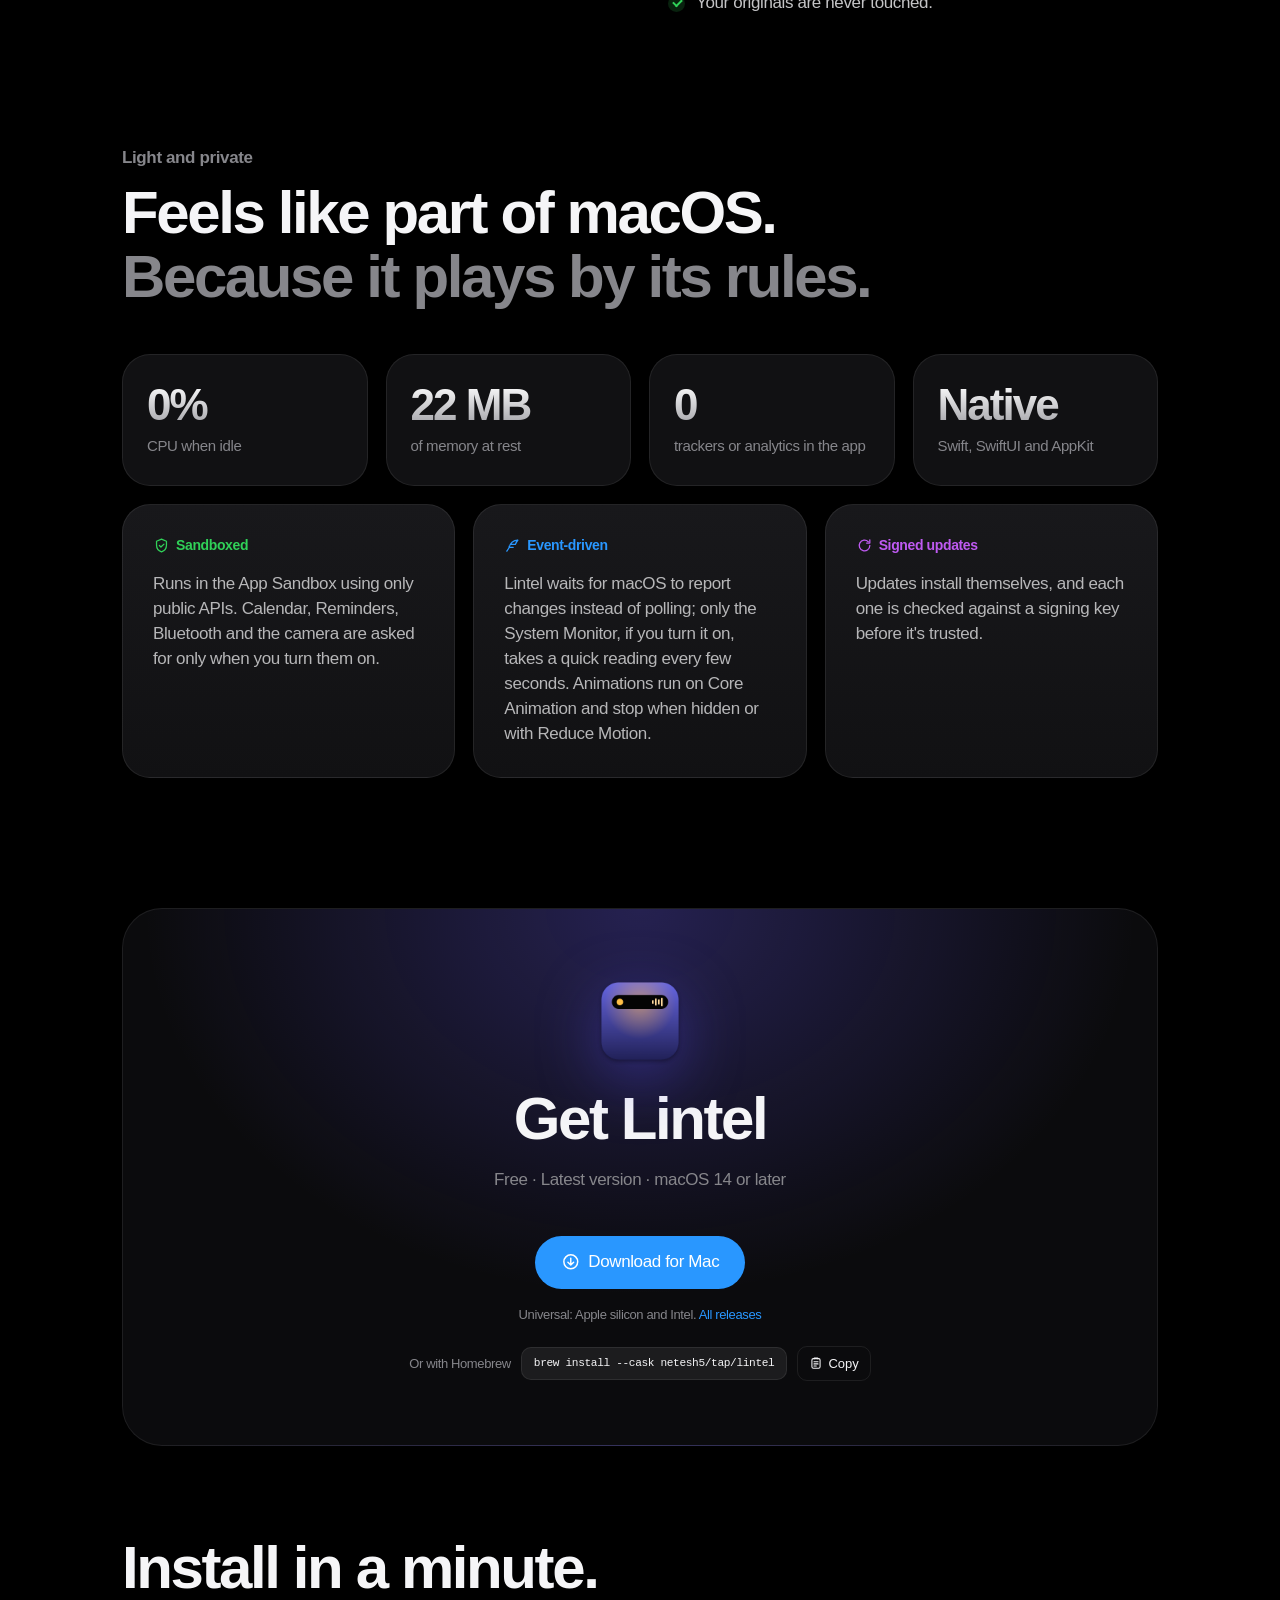
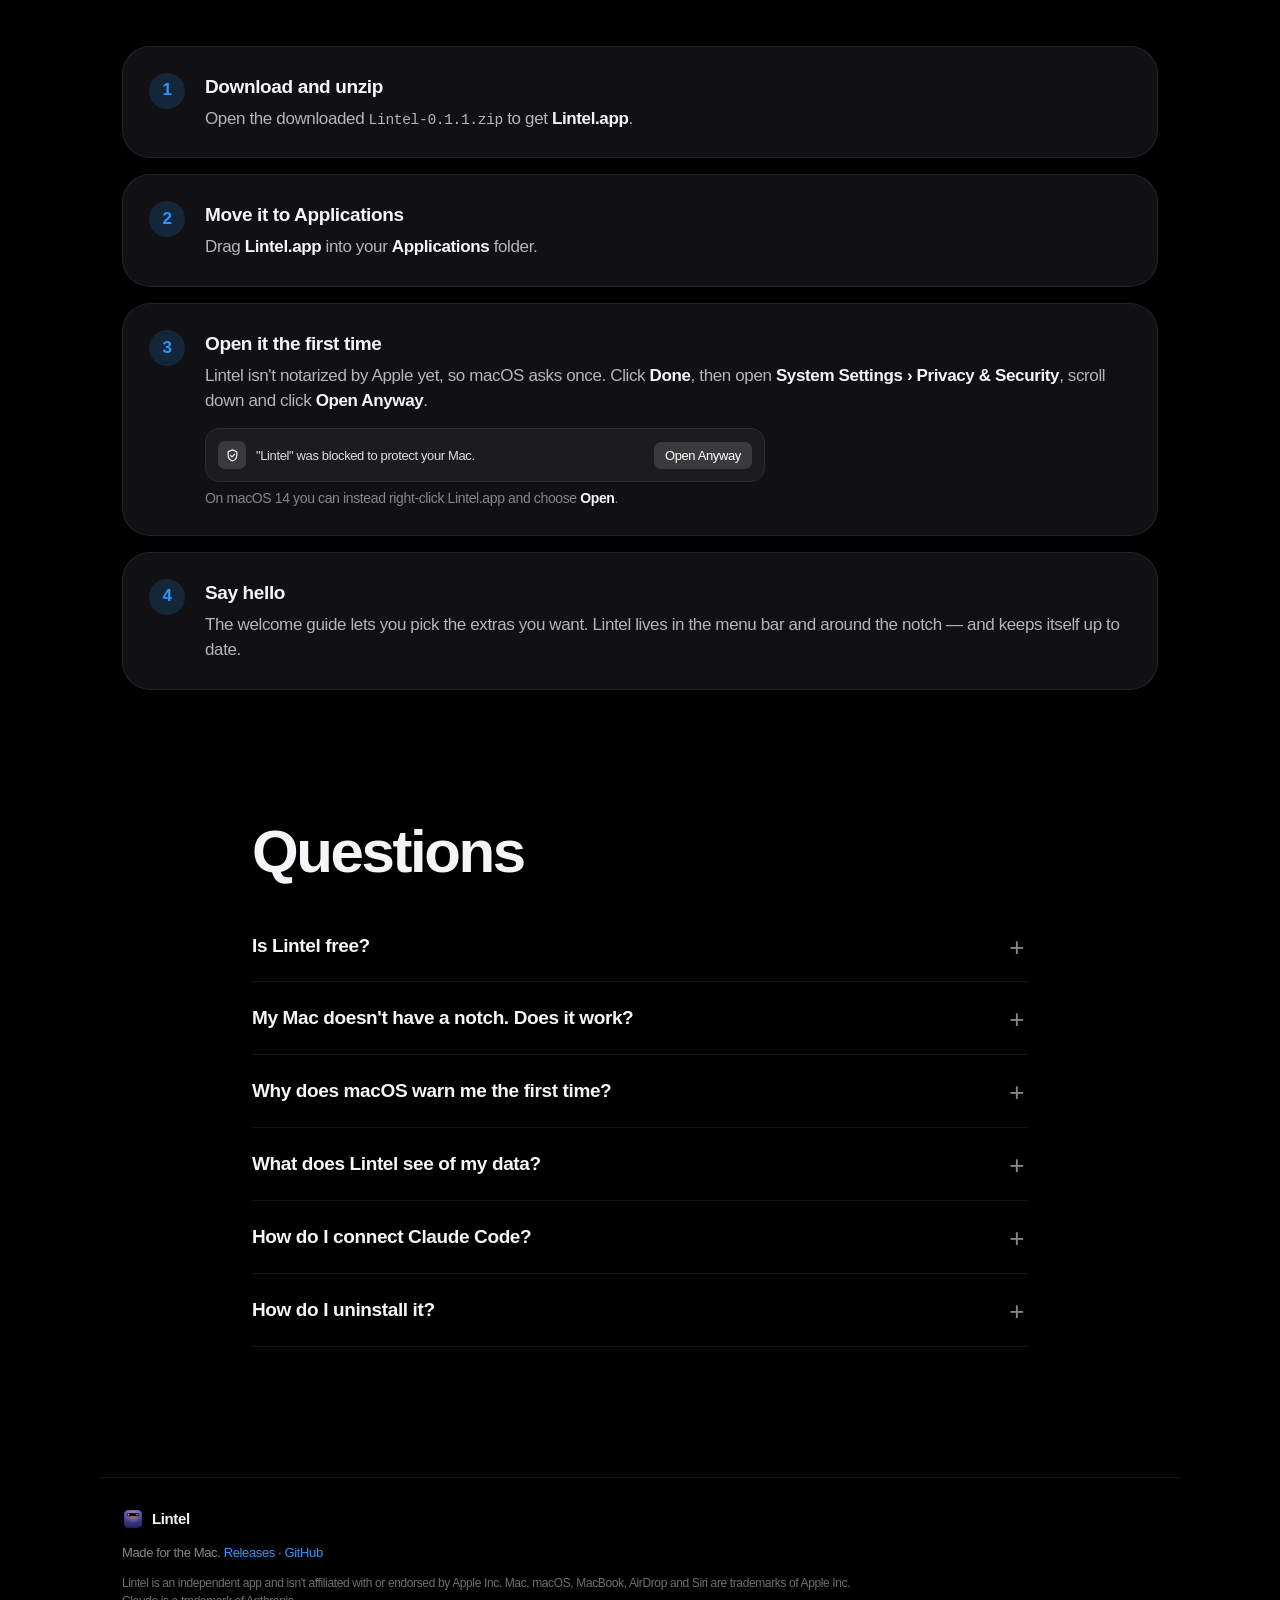
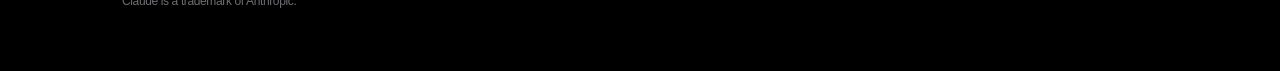
==== commit 1be1609a: "Website (a5706e5)" ====
--- a/docs/index.html
+++ b/docs/index.html
@@ -8,11 +8,17 @@
   <meta name="theme-color" content="#000000">
   <meta property="og:title" content="Lintel — Live activities around your Mac's notch">
   <meta property="og:description" content="Timers, music, Claude Code, a drag-and-drop shelf with AirDrop, quick notes and more, right where you look.">
-  <meta property="og:image" content="assets/lintel-icon.png">
+  <meta property="og:image" content="https://netesh5.github.io/lintel/assets/og-image.png">
+  <meta property="og:image:width" content="1200">
+  <meta property="og:image:height" content="630">
+  <meta property="og:image:alt" content="Lintel: your notch, alive. A Claude Code status island around a MacBook's camera.">
+  <meta property="og:url" content="https://netesh5.github.io/lintel/">
+  <meta name="twitter:card" content="summary_large_image">
+  <meta name="twitter:image" content="https://netesh5.github.io/lintel/assets/og-image.png">
   <meta property="og:type" content="website">
   <link rel="icon" type="image/png" href="assets/favicon.png">
   <link rel="apple-touch-icon" href="assets/lintel-icon.png">
-  <link rel="stylesheet" href="styles.css?v=213aa66">
+  <link rel="stylesheet" href="styles.css?v=a5706e5">
 </head>
 <body>
   <svg width="0" height="0" style="position:absolute" aria-hidden="true">
@@ -417,7 +423,7 @@
     <p class="legal">Lintel is an independent app and isn't affiliated with or endorsed by Apple Inc. Mac, macOS, MacBook, AirDrop and Siri are trademarks of Apple Inc. Claude is a trademark of Anthropic.</p>
   </footer>
 
-  <script src="app.js?v=213aa66" defer></script>
+  <script src="app.js?v=a5706e5" defer></script>
   <!-- Visit counts without cookies or personal data: https://neteshpaudel.goatcounter.com -->
   <script data-goatcounter="https://neteshpaudel.goatcounter.com/count" async src="https://gc.zgo.at/count.js"></script>
 </body>
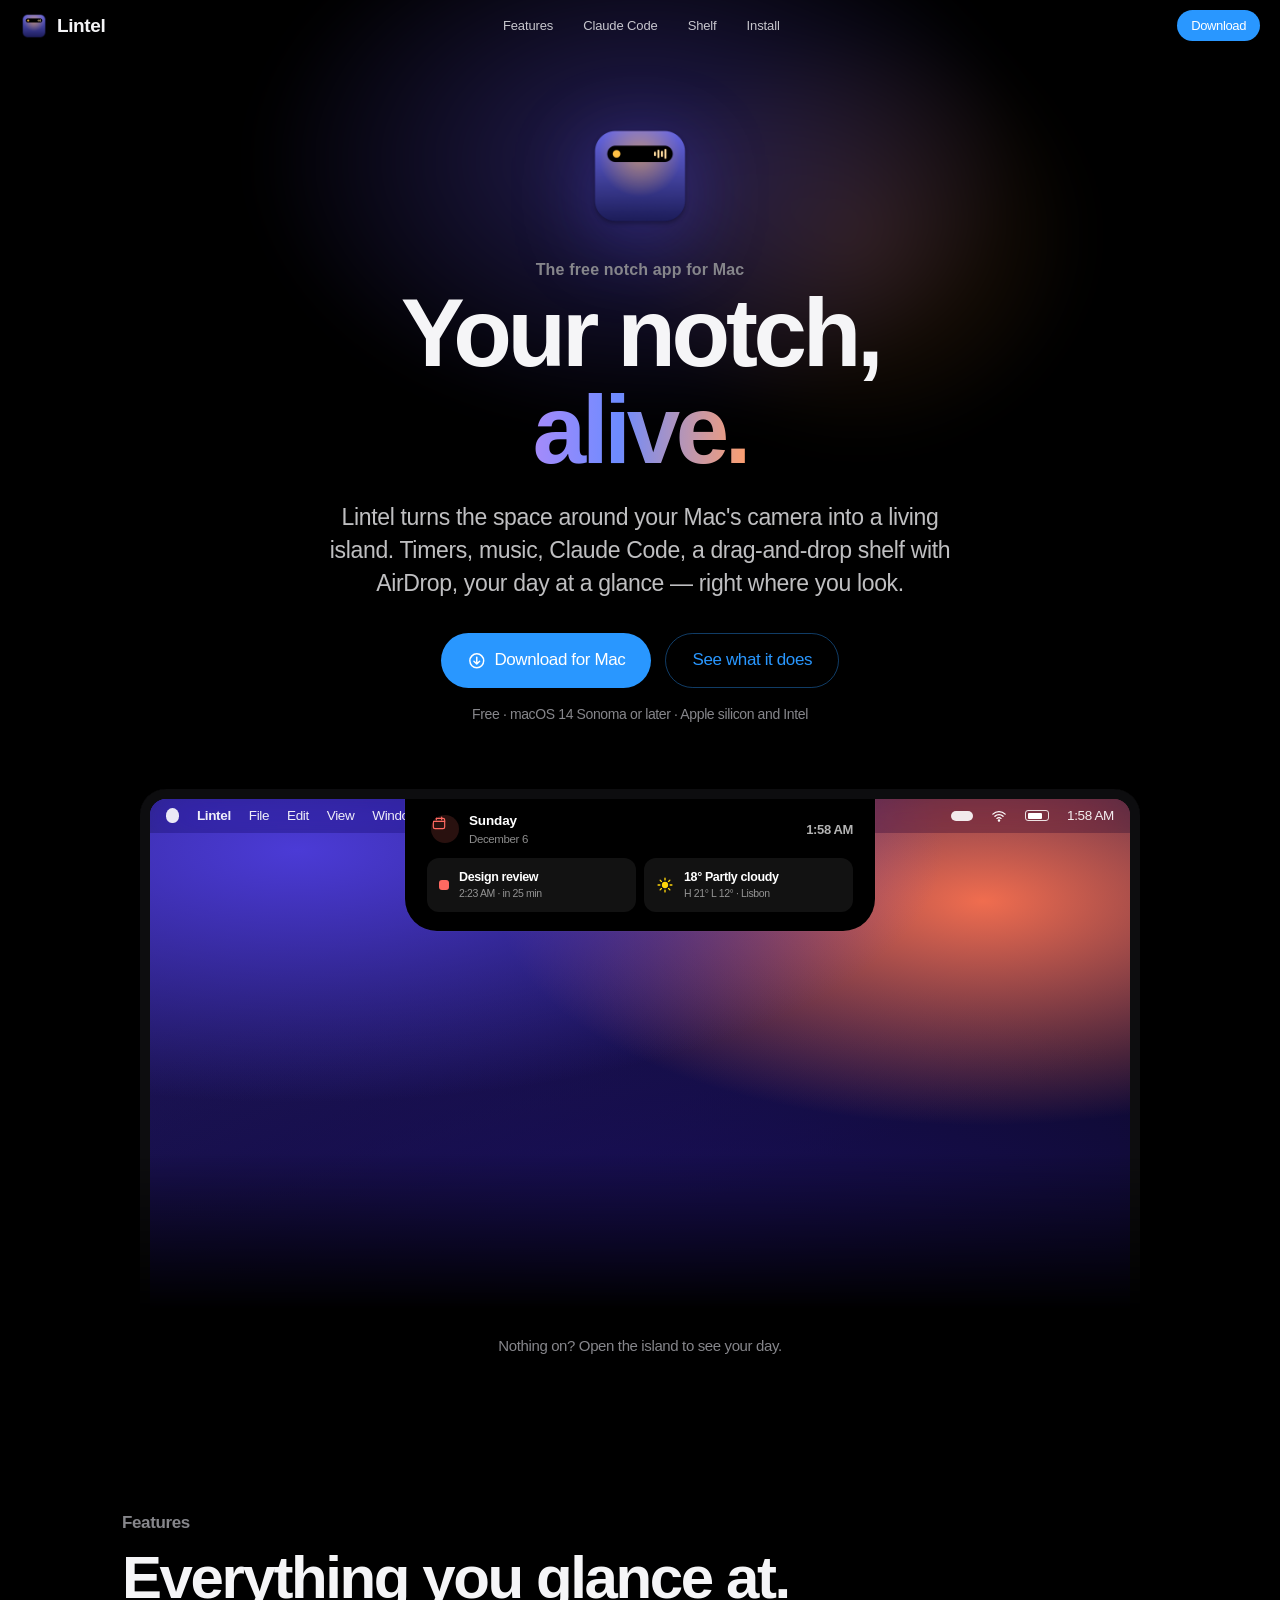
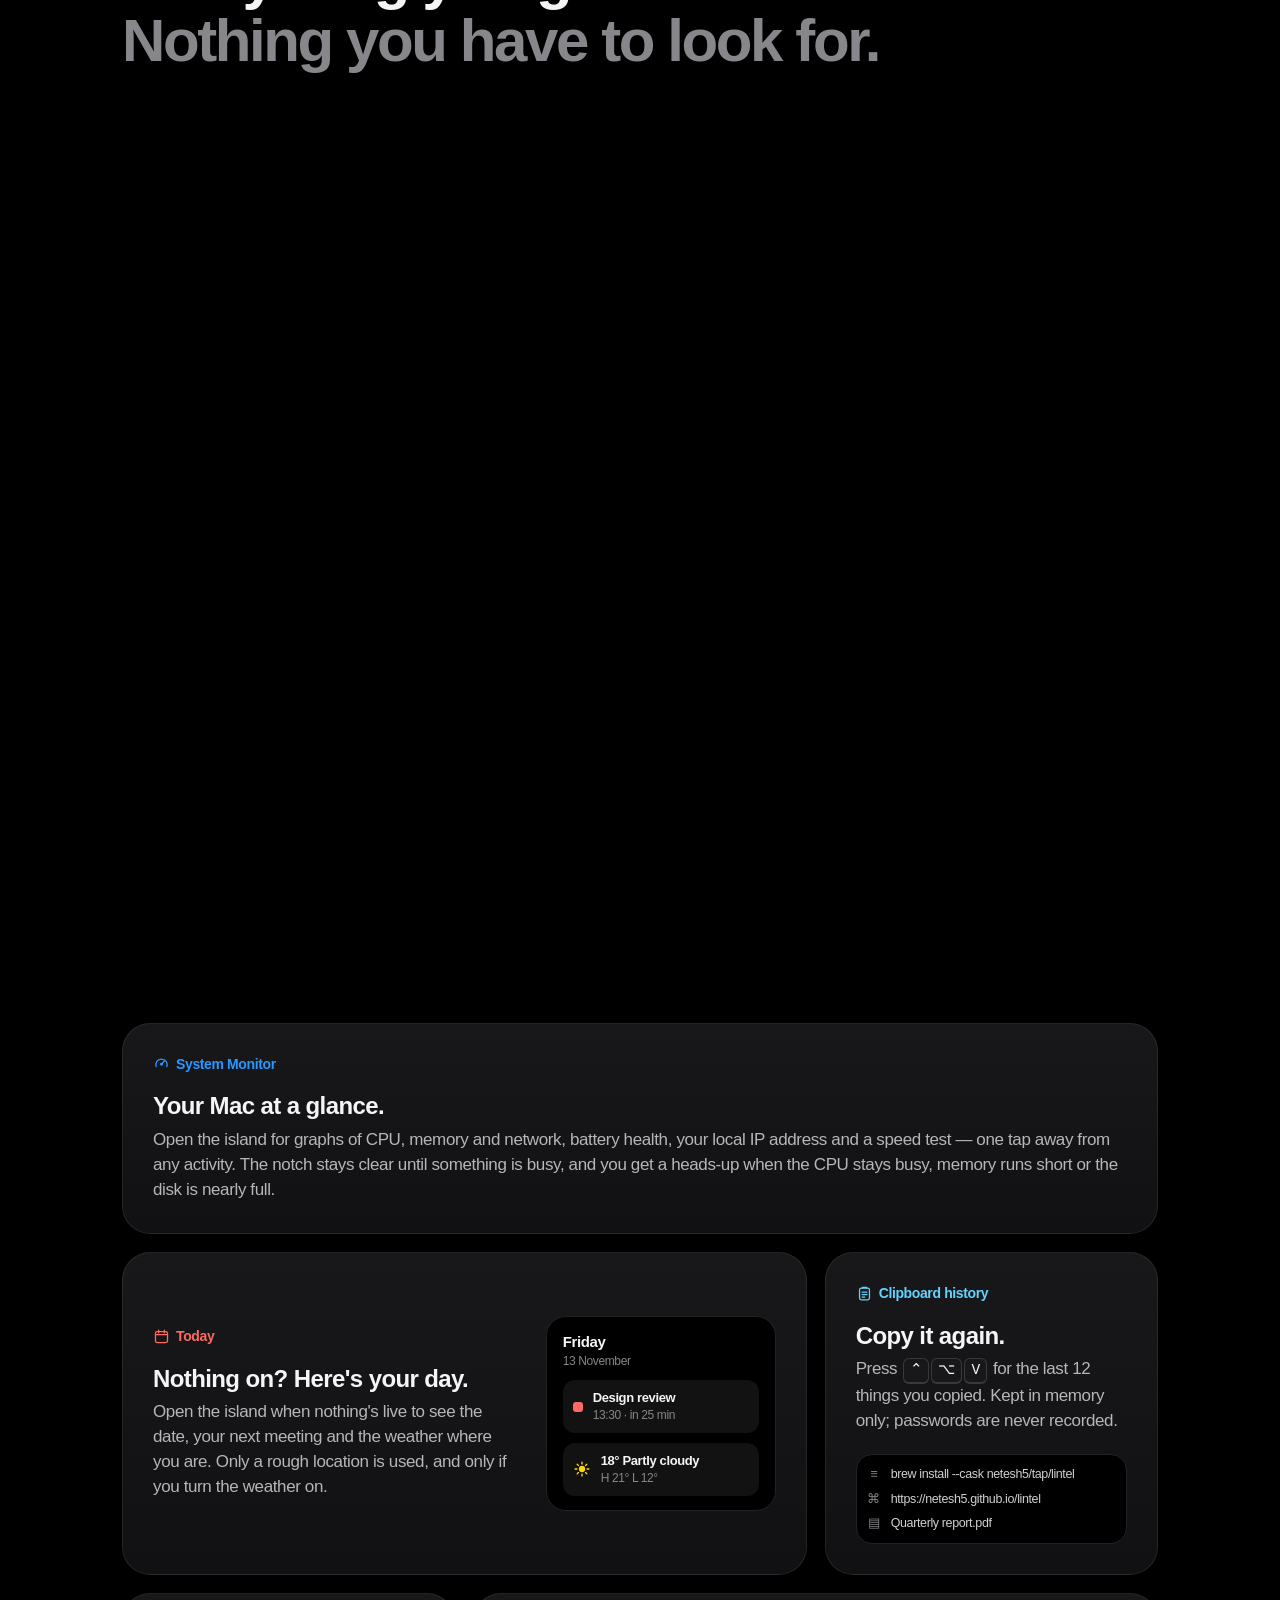
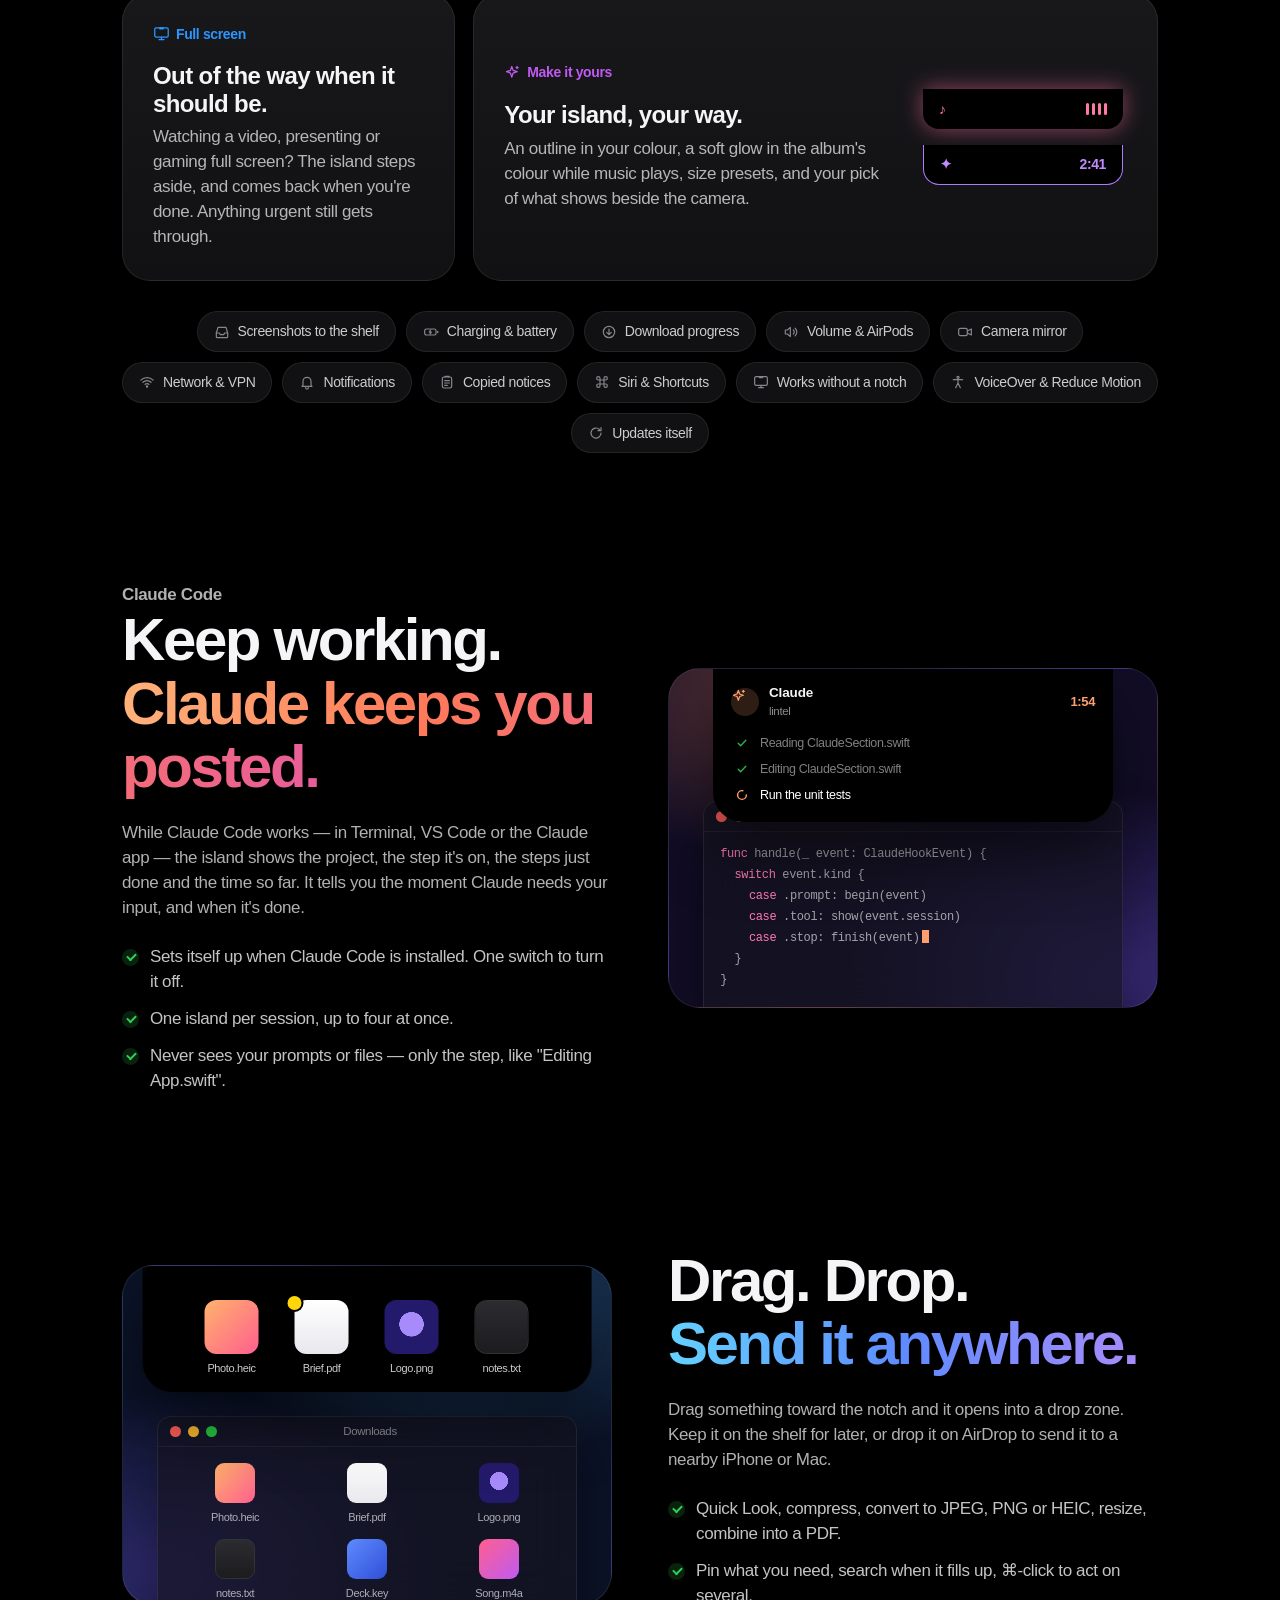
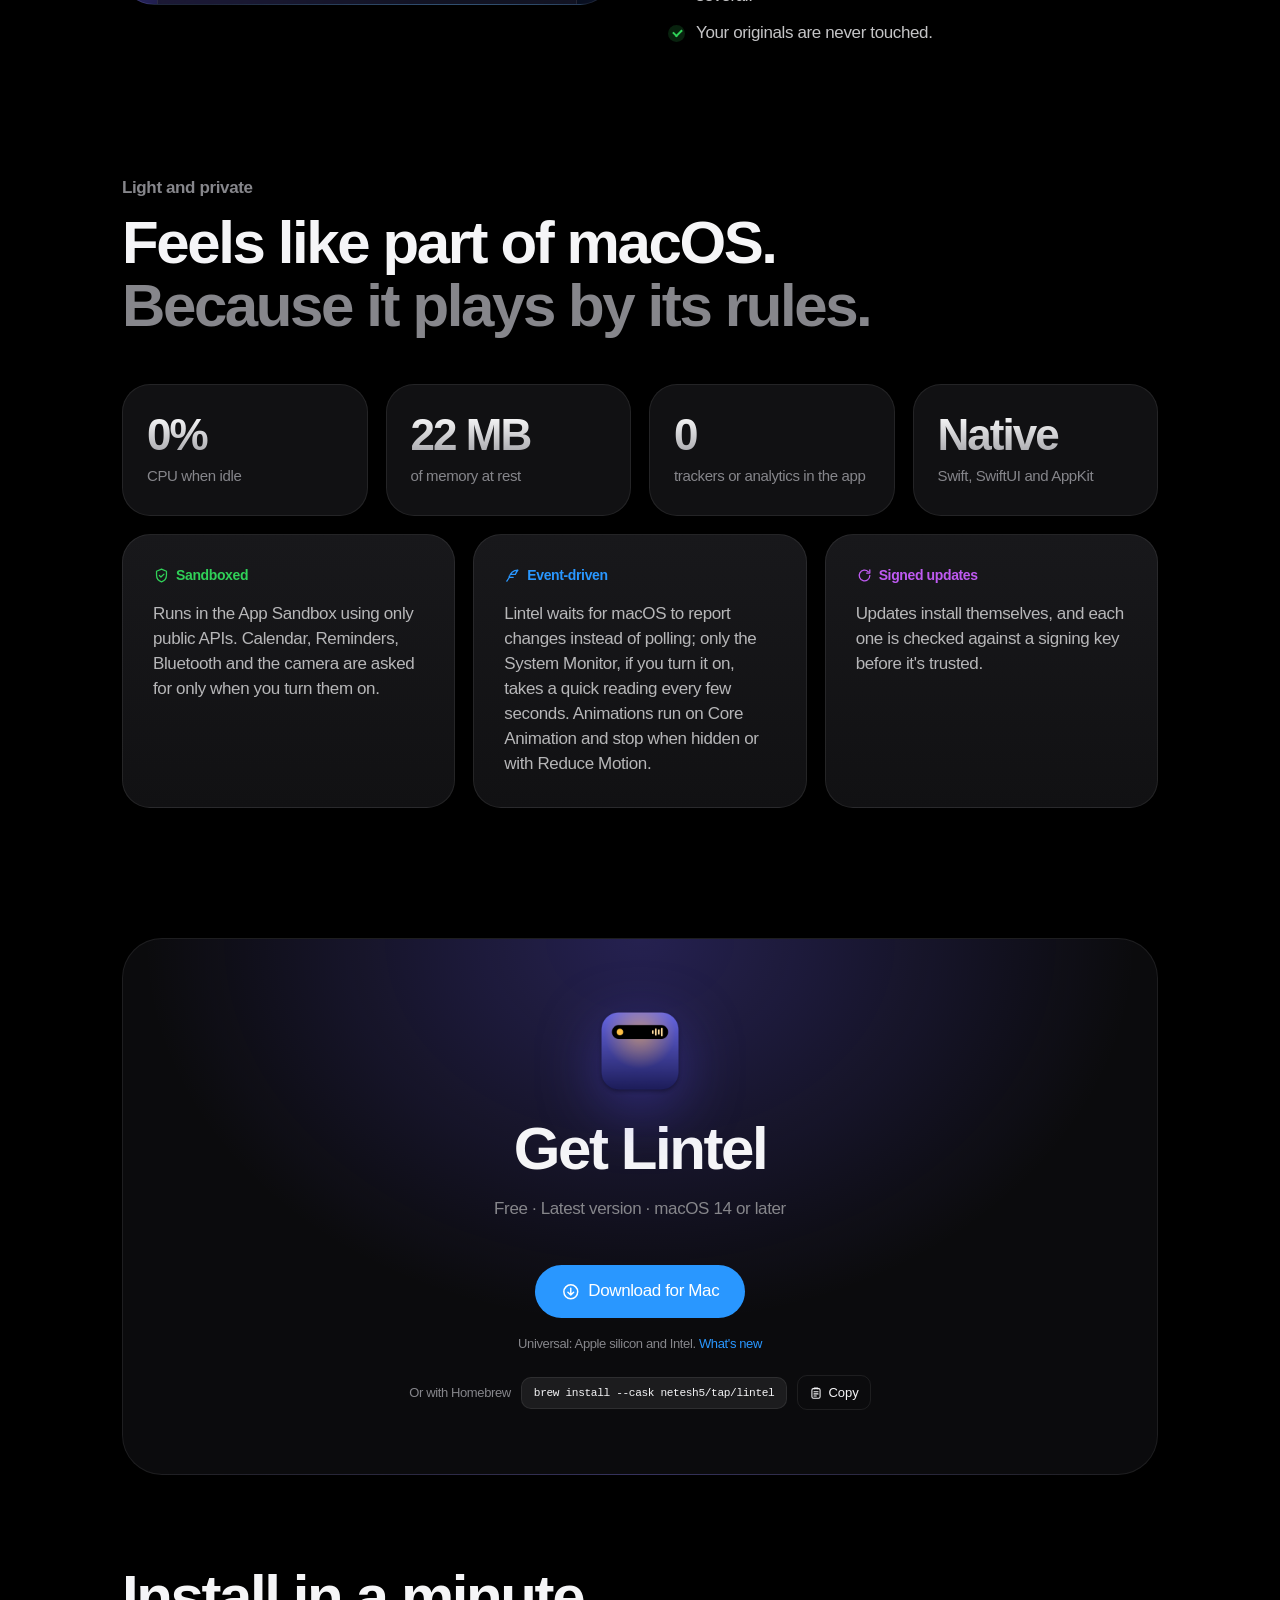
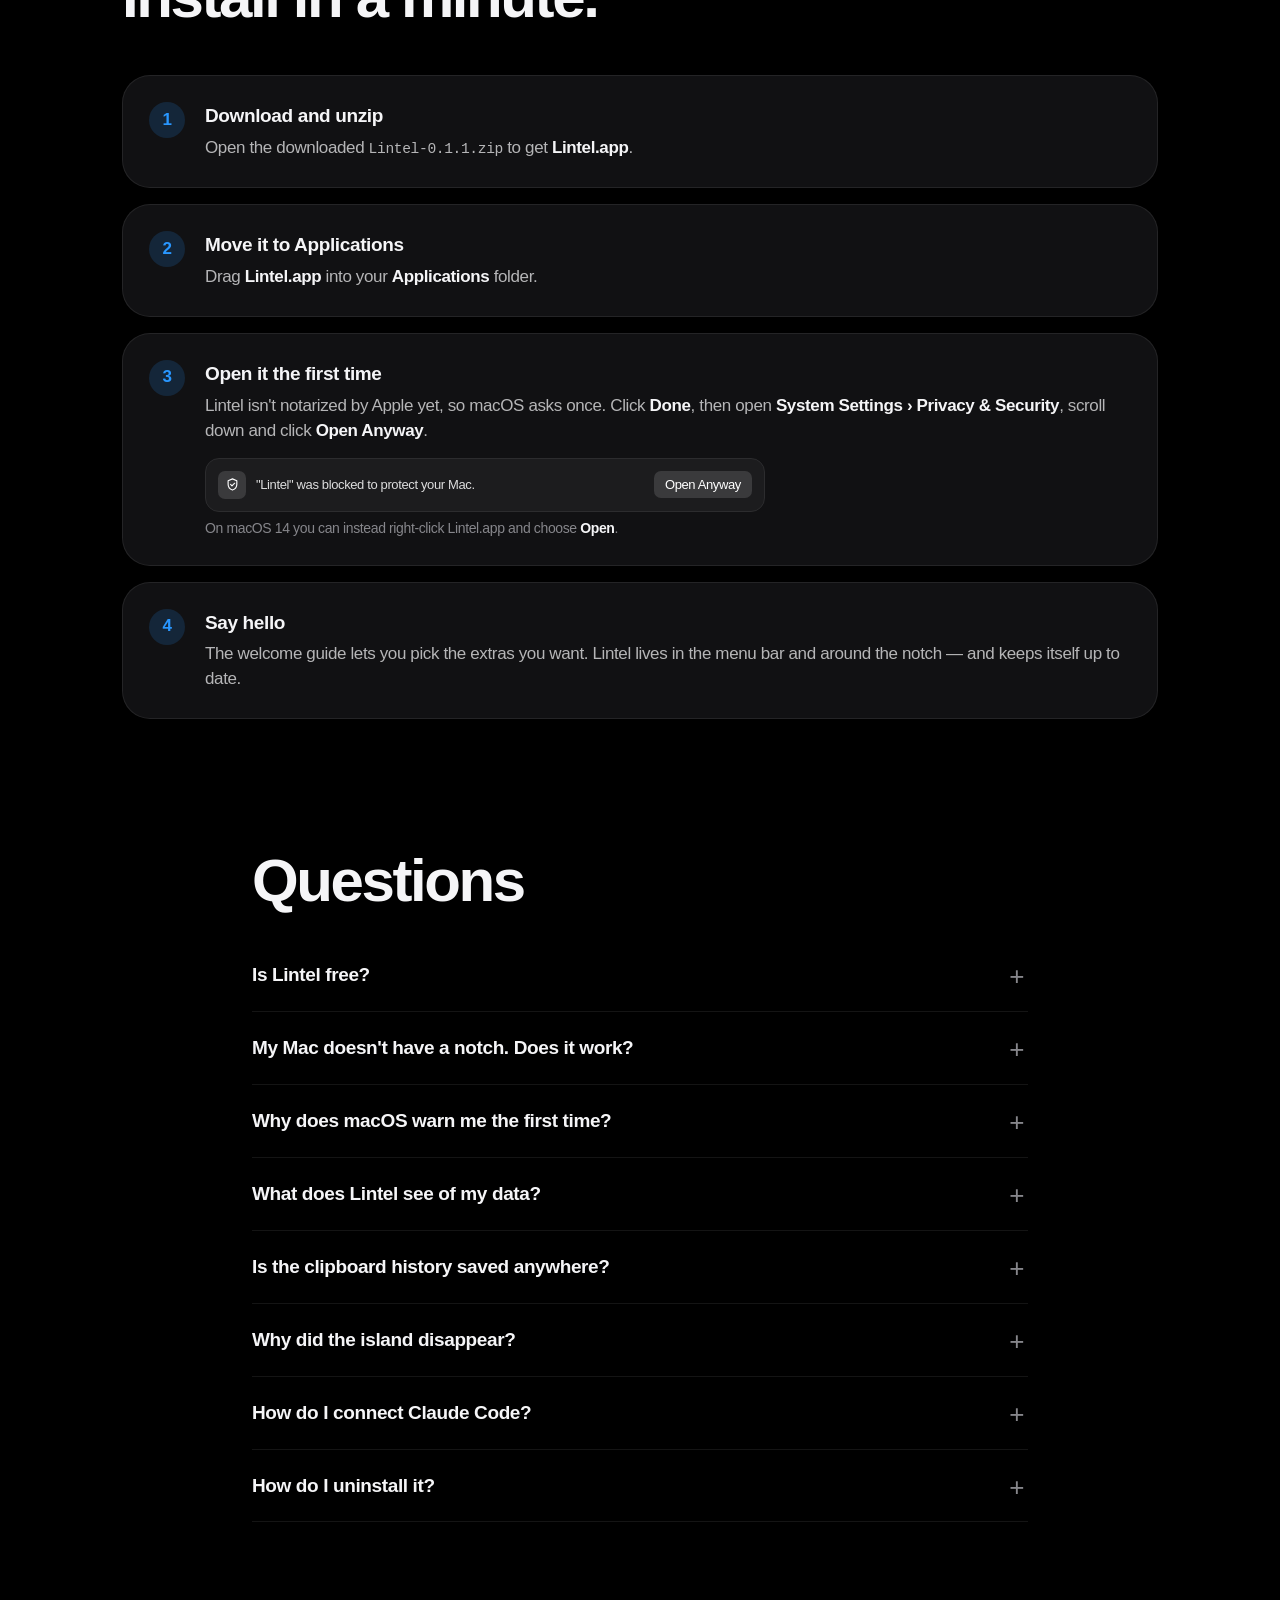
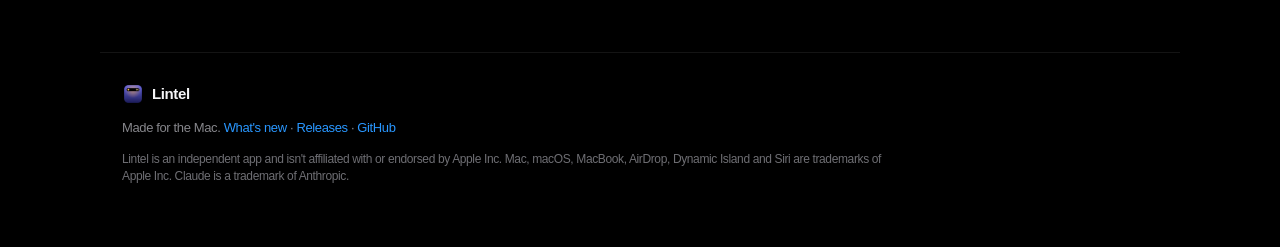
==== commit 13f5c07b: "Website (4411cd4)" ====
--- a/docs/index.html
+++ b/docs/index.html
@@ -3,11 +3,11 @@
 <head>
   <meta charset="utf-8">
   <meta name="viewport" content="width=device-width, initial-scale=1, viewport-fit=cover">
-  <title>Lintel — Live activities around your Mac's notch</title>
-  <meta name="description" content="Lintel turns your Mac's notch into a living island: timers, music, Claude Code, a drag-and-drop shelf with AirDrop, quick notes, countdowns and more. Free for macOS 14 and later.">
+  <title>Lintel: Free Notch App for Mac — Live Activities &amp; Claude Code</title>
+  <meta name="description" content="Lintel is a free notch app for Mac, like the iPhone's Dynamic Island. It turns your MacBook's notch into a living island: timers, music, Claude Code status, a shelf with AirDrop, a system monitor, your day at a glance and clipboard history. Free for macOS 14 and later.">
   <meta name="theme-color" content="#000000">
-  <meta property="og:title" content="Lintel — Live activities around your Mac's notch">
-  <meta property="og:description" content="Timers, music, Claude Code, a drag-and-drop shelf with AirDrop, quick notes and more, right where you look.">
+  <meta property="og:title" content="Lintel: Free Notch App for Mac">
+  <meta property="og:description" content="Timers, music, Claude Code status, a shelf with AirDrop, a system monitor, your day at a glance and more, right where you look. Free for macOS.">
   <meta property="og:image" content="https://netesh5.github.io/lintel/assets/og-image.png">
   <meta property="og:image:width" content="1200">
   <meta property="og:image:height" content="630">
@@ -16,9 +16,27 @@
   <meta name="twitter:card" content="summary_large_image">
   <meta name="twitter:image" content="https://netesh5.github.io/lintel/assets/og-image.png">
   <meta property="og:type" content="website">
+  <link rel="canonical" href="https://netesh5.github.io/lintel/">
+  <script type="application/ld+json">
+  {
+    "@context": "https://schema.org",
+    "@type": "SoftwareApplication",
+    "name": "Lintel",
+    "alternateName": "Lintel notch app for Mac",
+    "description": "A free notch app for Mac: timers, music, Claude Code status, a shelf with AirDrop, a system monitor, your day at a glance and clipboard history, around the MacBook's camera.",
+    "operatingSystem": "macOS 14 or later",
+    "applicationCategory": "UtilitiesApplication",
+    "url": "https://netesh5.github.io/lintel/",
+    "downloadUrl": "https://github.com/Netesh5/lintel/releases/latest",
+    "installUrl": "https://github.com/Netesh5/lintel/releases/latest",
+    "image": "https://netesh5.github.io/lintel/assets/og-image.png",
+    "screenshot": "https://netesh5.github.io/lintel/assets/og-image.png",
+    "offers": { "@type": "Offer", "price": "0", "priceCurrency": "USD" }
+  }
+  </script>
   <link rel="icon" type="image/png" href="assets/favicon.png">
   <link rel="apple-touch-icon" href="assets/lintel-icon.png">
-  <link rel="stylesheet" href="styles.css?v=a5706e5">
+  <link rel="stylesheet" href="styles.css?v=4411cd4">
 </head>
 <body>
   <svg width="0" height="0" style="position:absolute" aria-hidden="true">
@@ -78,8 +96,9 @@
     <section class="hero">
       <div class="hero-glow" aria-hidden="true"></div>
       <img class="hero-icon reveal" src="assets/lintel-icon.png" alt="Lintel app icon" width="112" height="112">
+      <p class="eyebrow hero-eyebrow reveal">The free notch app for Mac</p>
       <h1 class="reveal">Your notch,<br><span class="gradient-text">alive.</span></h1>
-      <p class="lede reveal">Lintel turns the space around your Mac's camera into a living island. Timers, music, Claude Code, a drag-and-drop shelf with AirDrop and a quick note — right where you look.</p>
+      <p class="lede reveal">Lintel turns the space around your Mac's camera into a living island. Timers, music, Claude Code, a drag-and-drop shelf with AirDrop, your day at a glance — right where you look.</p>
       <div class="cta reveal">
         <a class="btn btn-primary btn-large" href="https://github.com/Netesh5/lintel/releases/latest" data-download data-goatcounter-click="download-hero" data-goatcounter-title="Download (hero)">
           <svg class="ico" aria-hidden="true"><use href="#i-download"/></svg>
@@ -113,6 +132,26 @@
                 <div class="progress"><div class="bar"><i></i></div><div class="times"><span>1:24</span><span>-2:31</span></div></div>
               </div>
               <div class="controls"><svg class="ico"><use href="#i-prev"/></svg><span class="play"><svg class="ico"><use href="#i-pause"/></svg></span><svg class="ico"><use href="#i-next"/></svg></div>
+            </div>
+
+            <!-- today: the empty island -->
+            <div class="i-panel p-today">
+              <div class="band"><span class="b-icon today"><svg class="ico"><use href="#i-calendar"/></svg></span><div><b>Friday</b><span>13 November</span></div><em class="t-time">09:41</em></div>
+              <div class="t-cards">
+                <div class="t-card"><span class="mt-dot"></span><div><b>Design review</b><span>13:30 · in 25 min</span></div></div>
+                <div class="t-card"><svg class="mt-sun" viewBox="0 0 24 24"><circle cx="12" cy="12" r="4.2" fill="currentColor" stroke="none"/><path d="M12 2.8v2.4M12 18.8v2.4M2.8 12h2.4M18.8 12h2.4M5.5 5.5l1.7 1.7M16.8 16.8l1.7 1.7M5.5 18.5l1.7-1.7M16.8 7.2l1.7-1.7"/></svg><div><b>18° Partly cloudy</b><span>H 21°  L 12° · Lisbon</span></div></div>
+              </div>
+            </div>
+
+            <!-- clipboard history -->
+            <div class="i-panel p-clips">
+              <div class="band"><span class="b-icon clips"><svg class="ico"><use href="#i-clipboard"/></svg></span><div><b>Clipboard</b><span>4 items</span></div></div>
+              <div class="c-rows" id="c-rows">
+                <div><i>≡</i><span>brew install --cask netesh5/tap/lintel</span><em>now</em></div>
+                <div><i>⌘</i><span>https://netesh5.github.io/lintel/</span><em>3m</em></div>
+                <div><i>▤</i><span>Quarterly report.pdf</span><em>12m</em></div>
+                <div><i>≡</i><span>Meeting moved to 3pm, same room</span><em>1h</em></div>
+              </div>
             </div>
 
             <!-- system monitor expanded -->
@@ -382,7 +421,7 @@
           <svg class="ico" aria-hidden="true"><use href="#i-download"/></svg>
           Download for Mac
         </a>
-        <p class="fineprint"><span data-size></span>Universal: Apple silicon and Intel. <a href="https://github.com/Netesh5/lintel/releases">All releases</a></p>
+        <p class="fineprint"><span data-size></span>Universal: Apple silicon and Intel. <a href="changelog.html">What's new</a></p>
         <div class="brew">
           <span>Or with Homebrew</span>
           <code id="brew-cmd">brew install --cask netesh5/tap/lintel</code>
@@ -411,7 +450,9 @@
       <details class="reveal"><summary>Is Lintel free?</summary><p>Yes. Download it, use it, and get every update.</p></details>
       <details class="reveal"><summary>My Mac doesn't have a notch. Does it work?</summary><p>Yes. On Macs and displays without a notch, Lintel floats as a small pill at the top centre of the screen, with the same activities.</p></details>
       <details class="reveal"><summary>Why does macOS warn me the first time?</summary><p>Apps from outside the App Store need Apple's notarization to open without a prompt. Lintel isn't notarized yet, so macOS asks you once. After you allow it, updates install without asking.</p></details>
-      <details class="reveal"><summary>What does Lintel see of my data?</summary><p>Only what a feature needs, and only after you turn it on. Calendar and Reminders stay on your Mac. Claude Code status sees the step Claude is on — never your prompts or file contents. The app has no analytics. This website counts visits and download clicks with <a href="https://www.goatcounter.com">GoatCounter</a>, without cookies or anything that identifies you.</p></details>
+      <details class="reveal"><summary>What does Lintel see of my data?</summary><p>Only what a feature needs, and only after you turn it on. Calendar, Reminders and your clipboard history stay on your Mac. Claude Code status sees the step Claude is on — never your prompts or file contents. Two things go online, and only when you use them: the weather sends a rough location (about 1 km) to MET Norway, and the speed test, which you start yourself, talks to Cloudflare. The app has no analytics. This website counts visits and download clicks with <a href="https://www.goatcounter.com">GoatCounter</a>, without cookies or anything that identifies you.</p></details>
+      <details class="reveal"><summary>Is the clipboard history saved anywhere?</summary><p>No. It's kept in memory only: never written to disk, and gone when Lintel quits or you turn it off. Passwords from password managers are never recorded. It's off until you turn it on in Settings › Activities › Clipboard.</p></details>
+      <details class="reveal"><summary>Why did the island disappear?</summary><p>It steps aside while another app is full screen, like a video, a presentation or a game, and comes back when you leave full screen. Notices still appear. Turn this off in Settings › Island › Full screen.</p></details>
       <details class="reveal"><summary>How do I connect Claude Code?</summary><p>Nothing to do: if Claude Code is installed, Lintel connects when it starts and tells you once. New Claude Code sessions appear in the island. Turn it off in Settings › Activities › Claude Code.</p></details>
       <details class="reveal"><summary>How do I uninstall it?</summary><p>If you use Claude Code, first turn off Claude Code in Lintel's Settings so it removes its hook. Then quit Lintel from the menu bar and move it to the Trash, or, if you installed it with Homebrew, run <code>brew uninstall --cask lintel</code>.</p></details>
     </section>
@@ -419,11 +460,11 @@
 
   <footer class="footer">
     <div class="foot-brand"><img src="assets/lintel-icon.png" alt="" width="22" height="22"><span>Lintel</span></div>
-    <p>Made for the Mac. <a href="https://github.com/Netesh5/lintel/releases">Releases</a> · <a href="https://github.com/Netesh5/lintel">GitHub</a></p>
-    <p class="legal">Lintel is an independent app and isn't affiliated with or endorsed by Apple Inc. Mac, macOS, MacBook, AirDrop and Siri are trademarks of Apple Inc. Claude is a trademark of Anthropic.</p>
+    <p>Made for the Mac. <a href="changelog.html">What's new</a> · <a href="https://github.com/Netesh5/lintel/releases">Releases</a> · <a href="https://github.com/Netesh5/lintel">GitHub</a></p>
+    <p class="legal">Lintel is an independent app and isn't affiliated with or endorsed by Apple Inc. Mac, macOS, MacBook, AirDrop, Dynamic Island and Siri are trademarks of Apple Inc. Claude is a trademark of Anthropic.</p>
   </footer>
 
-  <script src="app.js?v=a5706e5" defer></script>
+  <script src="app.js?v=4411cd4" defer></script>
   <!-- Visit counts without cookies or personal data: https://neteshpaudel.goatcounter.com -->
   <script data-goatcounter="https://neteshpaudel.goatcounter.com/count" async src="https://gc.zgo.at/count.js"></script>
 </body>
--- a/docs/styles.css
+++ b/docs/styles.css
@@ -175,6 +175,8 @@
 .island[data-state="note"] { --iw: 470px; --ih: 176px; --ir: 34px; }
 .island[data-state="monitor-compact"] { --iw: 330px; --ih: 34px; --ir: 13px; }
 .island[data-state="monitor"] { --iw: 470px; --ih: 230px; --ir: 34px; }
+.island[data-state="today"] { --iw: 470px; --ih: 132px; --ir: 32px; }
+.island[data-state="clips"] { --iw: 470px; --ih: 178px; --ir: 34px; }
 
 .i-compact {
   position: absolute; inset: 0; display: flex; align-items: center; justify-content: space-between; padding: 0 20px 0 18px;
@@ -198,7 +200,26 @@
 .island[data-state="banner"] .p-banner,
 .island[data-state="drop"] .p-drop,
 .island[data-state="note"] .p-note,
+.island[data-state="today"] .p-today,
+.island[data-state="clips"] .p-clips,
 .island[data-state="monitor"] .p-monitor { opacity: 1; transform: none; transition: opacity 0.4s 0.16s, transform 0.6s 0.1s var(--spring); }
+
+/* Today and clipboard history in the tour */
+.b-icon.today { background: rgba(255, 105, 97, 0.16); color: #ff6961; }
+.b-icon.clips { background: rgba(100, 210, 255, 0.14); color: var(--teal); }
+.p-today, .p-clips { text-align: left; }
+.p-today .band em { font-style: normal; color: rgba(255, 255, 255, 0.7); }
+.t-cards { display: grid; grid-template-columns: 1fr 1fr; gap: 8px; margin-top: 10px; }
+.t-card { display: flex; align-items: center; gap: 10px; height: 54px; padding: 0 12px; border-radius: 12px; background: rgba(255, 255, 255, 0.07); }
+.t-card b { display: block; font-size: 12.5px; white-space: nowrap; }
+.t-card span { display: block; font-size: 10.5px; color: rgba(255, 255, 255, 0.55); white-space: nowrap; }
+.c-rows { margin-top: 8px; display: grid; }
+.c-rows div { display: flex; align-items: center; gap: 10px; height: 26px; padding: 0 8px; border-radius: 8px; font-size: 12.5px; color: rgba(255, 255, 255, 0.9); transition: background 0.25s; }
+.c-rows i { font-style: normal; width: 14px; text-align: center; color: rgba(255, 255, 255, 0.5); }
+.c-rows span { flex: 1; white-space: nowrap; overflow: hidden; text-overflow: ellipsis; }
+.c-rows em { font-style: normal; font-size: 10.5px; color: rgba(255, 255, 255, 0.45); }
+.c-rows div.hover { background: rgba(255, 255, 255, 0.09); }
+.c-rows div.copied em, .c-rows div.copied i { color: var(--green); }
 
 .band { display: flex; align-items: center; gap: 10px; min-height: 30px; margin-left: 4px; }
 .band b { display: block; font-size: 13.5px; font-weight: 600; letter-spacing: -0.01em; }
@@ -293,6 +314,7 @@
 /* ---------- Sections ---------- */
 .section { max-width: 1080px; margin: 0 auto; padding: 110px 22px 20px; }
 .eyebrow { margin: 0 0 10px; color: var(--muted); font-weight: 600; font-size: 17px; }
+.hero-eyebrow { position: relative; margin: 26px 0 2px; font-size: 16px; letter-spacing: 0.01em; }
 h2 { margin: 0 0 46px; font-size: clamp(36px, 6vw, 60px); line-height: 1.06; font-weight: 700; letter-spacing: -0.04em; }
 h2 .muted, .muted { color: var(--muted); }
 h3 { margin: 12px 0 8px; font-size: 24px; line-height: 1.15; letter-spacing: -0.025em; }
@@ -466,6 +488,19 @@
 details[open] summary::after { transform: rotate(45deg); }
 details p { margin: 0 0 22px; color: rgba(245, 245, 247, 0.72); }
 
+/* Changelog page (built from the release notes by scripts/changelog.py) */
+.changelog { max-width: 720px; margin: 0 auto; padding: 130px 22px 0; }
+.changelog h1 { margin: 0; font-size: clamp(44px, 7vw, 64px); letter-spacing: -0.04em; }
+.changelog > .muted { margin: 14px 0 50px; color: var(--muted); font-size: 19px; }
+.cl-entry { padding: 30px 0; border-top: 1px solid var(--line); }
+.cl-entry header { display: flex; flex-wrap: wrap; align-items: baseline; justify-content: space-between; gap: 6px 16px; }
+.cl-entry h2 { margin: 0; font-size: 26px; letter-spacing: -0.02em; }
+.cl-entry time { color: var(--muted); font-size: 15px; }
+.cl-entry h3 { margin: 20px 0 8px; font-size: 16px; color: var(--fg); }
+.cl-entry ul { margin: 0; padding-left: 20px; display: grid; gap: 8px; color: rgba(245, 245, 247, 0.75); line-height: 1.5; }
+.cl-latest { margin-left: 8px; padding: 3px 9px; border-radius: 99px; font-size: 12px; font-weight: 600; vertical-align: middle; background: rgba(41, 151, 255, 0.16); color: var(--blue); }
+.cl-back { margin: 30px 0 0; }
+
 /* Footer */
 .footer { max-width: 1080px; margin: 110px auto 0; padding: 30px 22px 50px; border-top: 1px solid var(--line); color: var(--muted); font-size: 13px; }
 .foot-brand { display: flex; align-items: center; gap: 8px; color: var(--fg); font-weight: 600; font-size: 15px; }
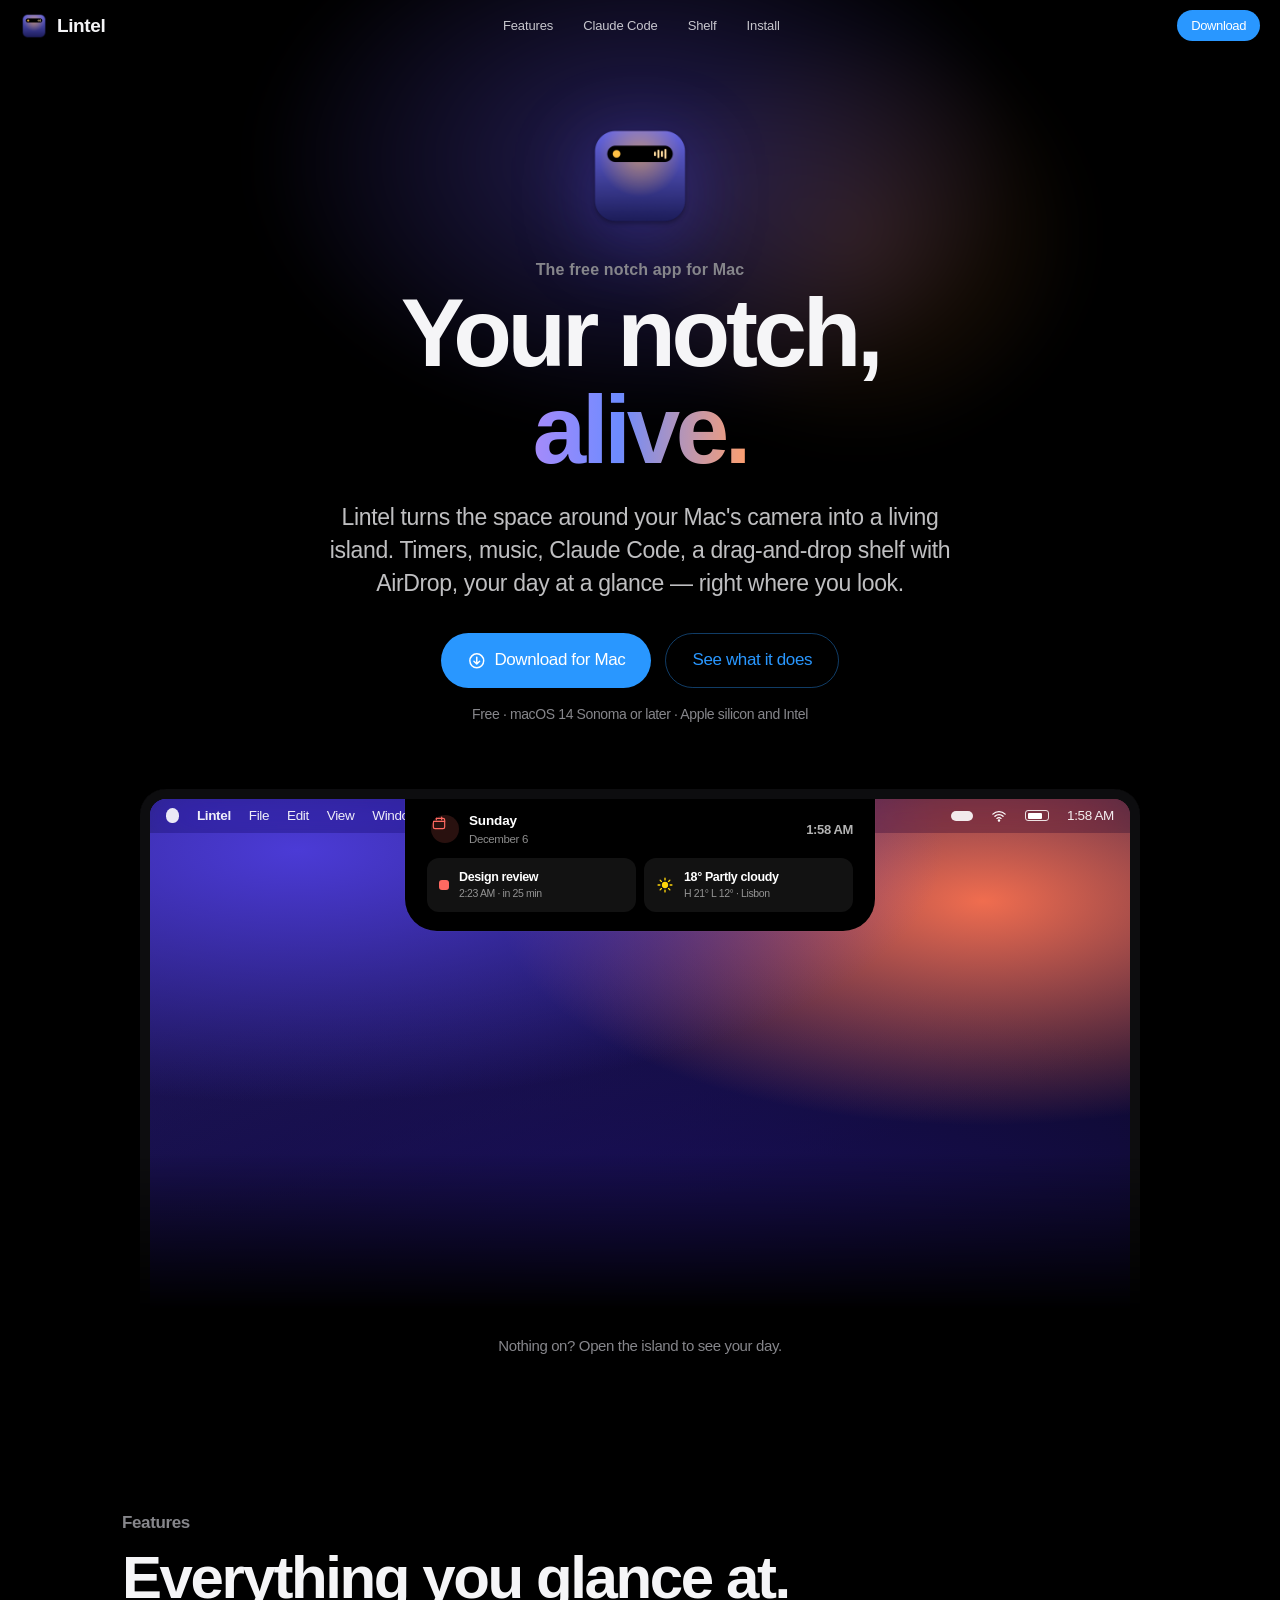
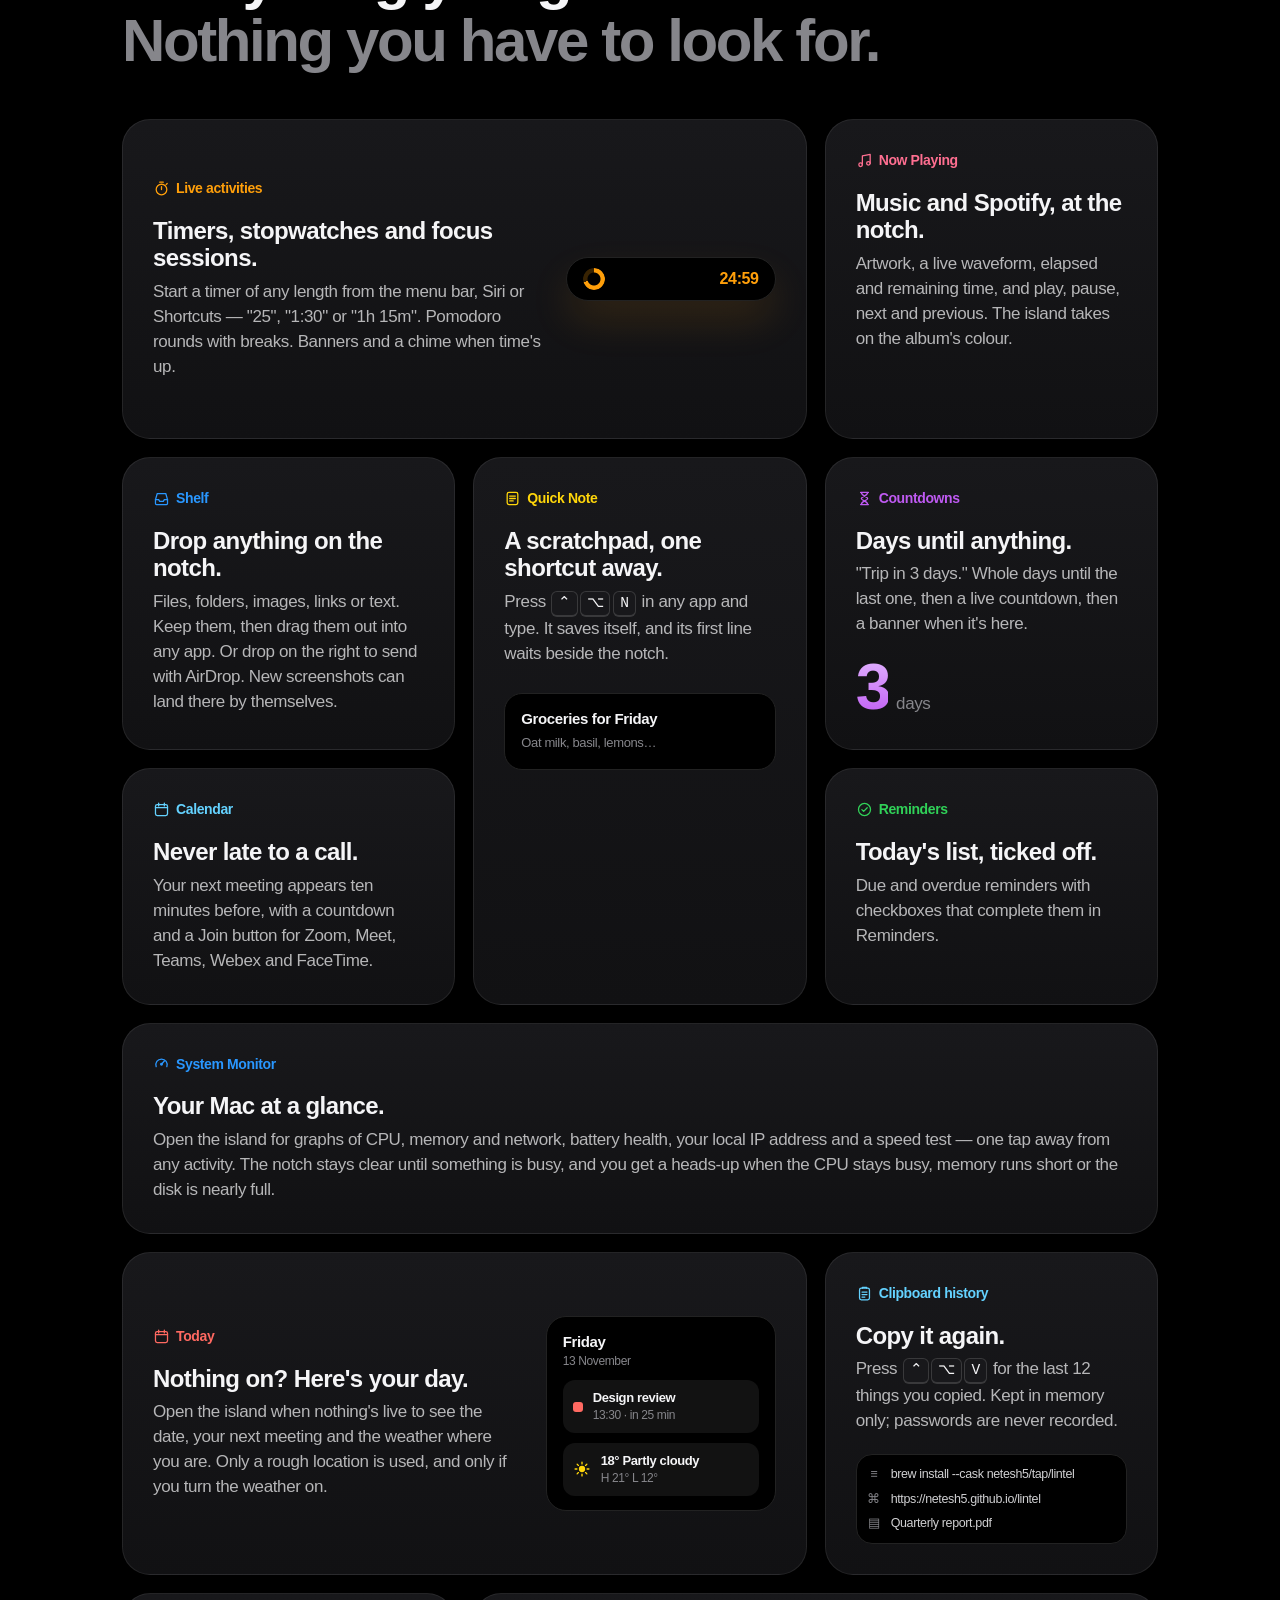
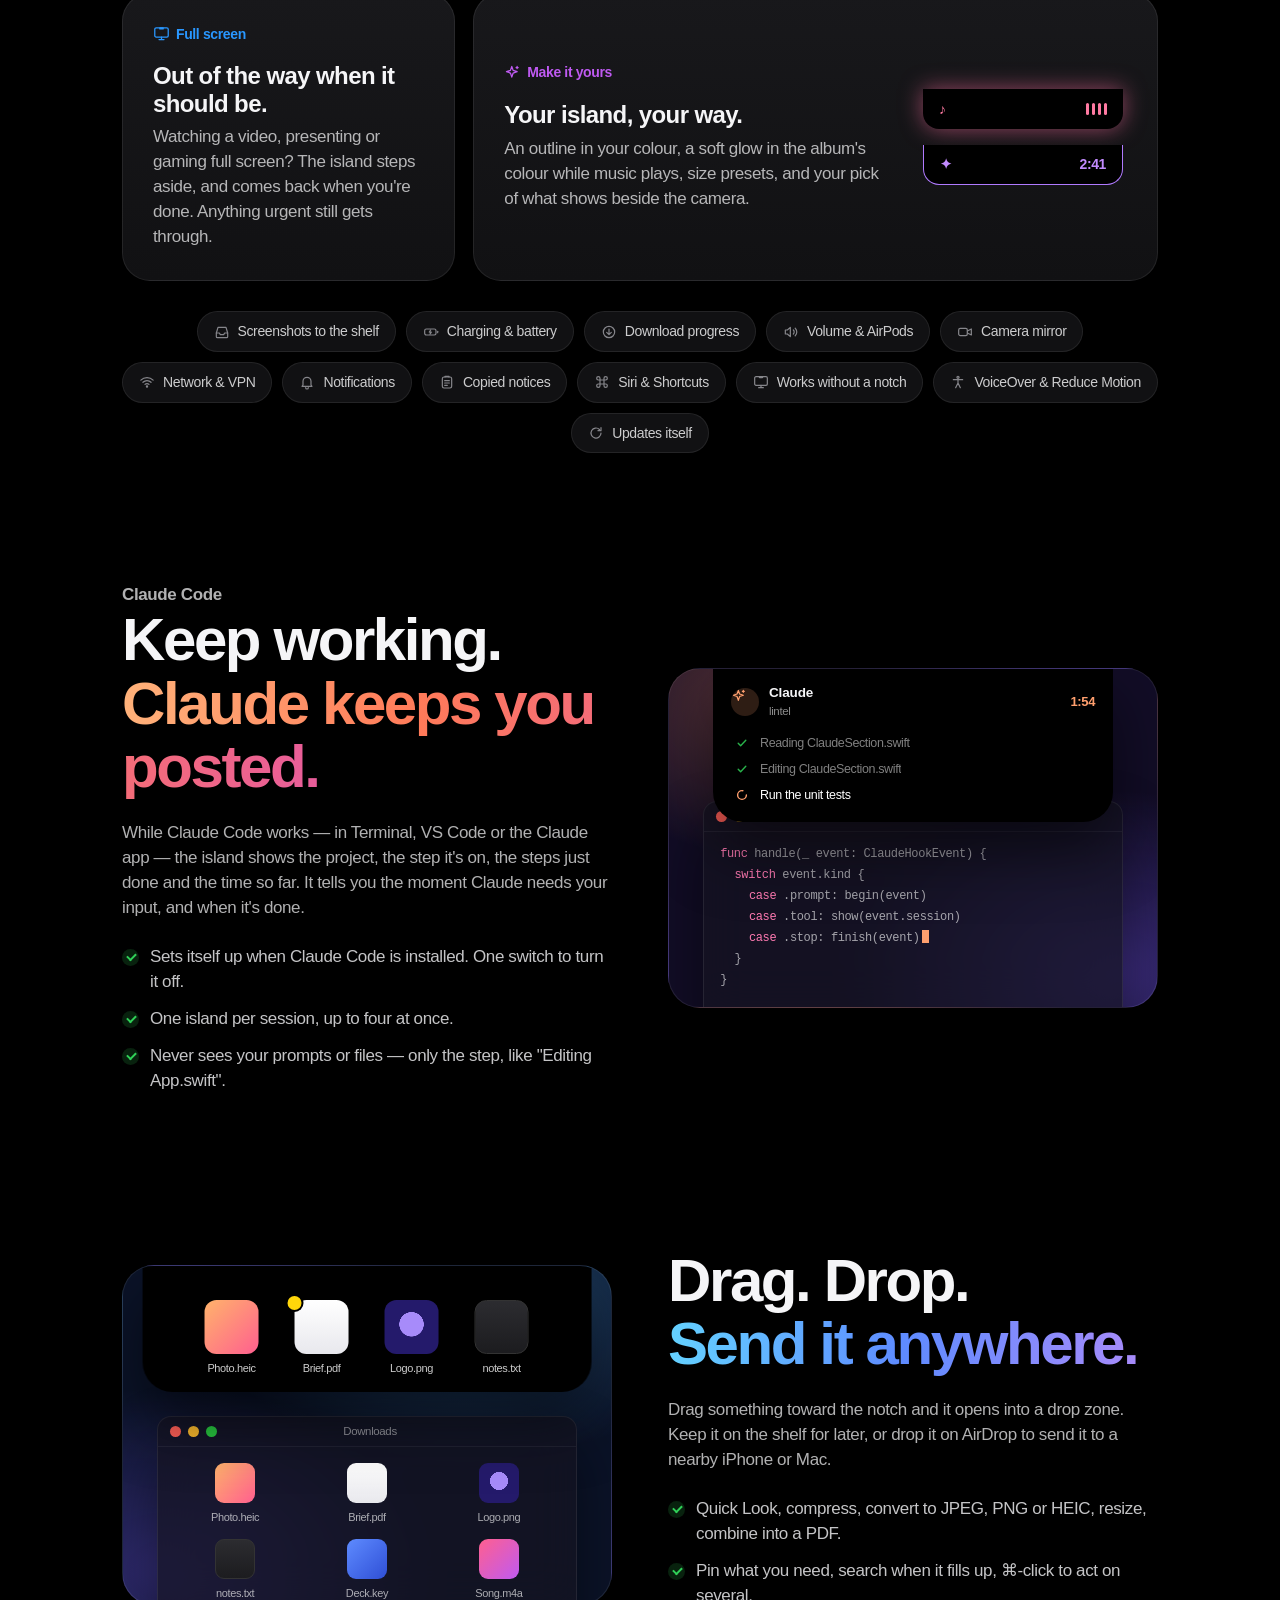
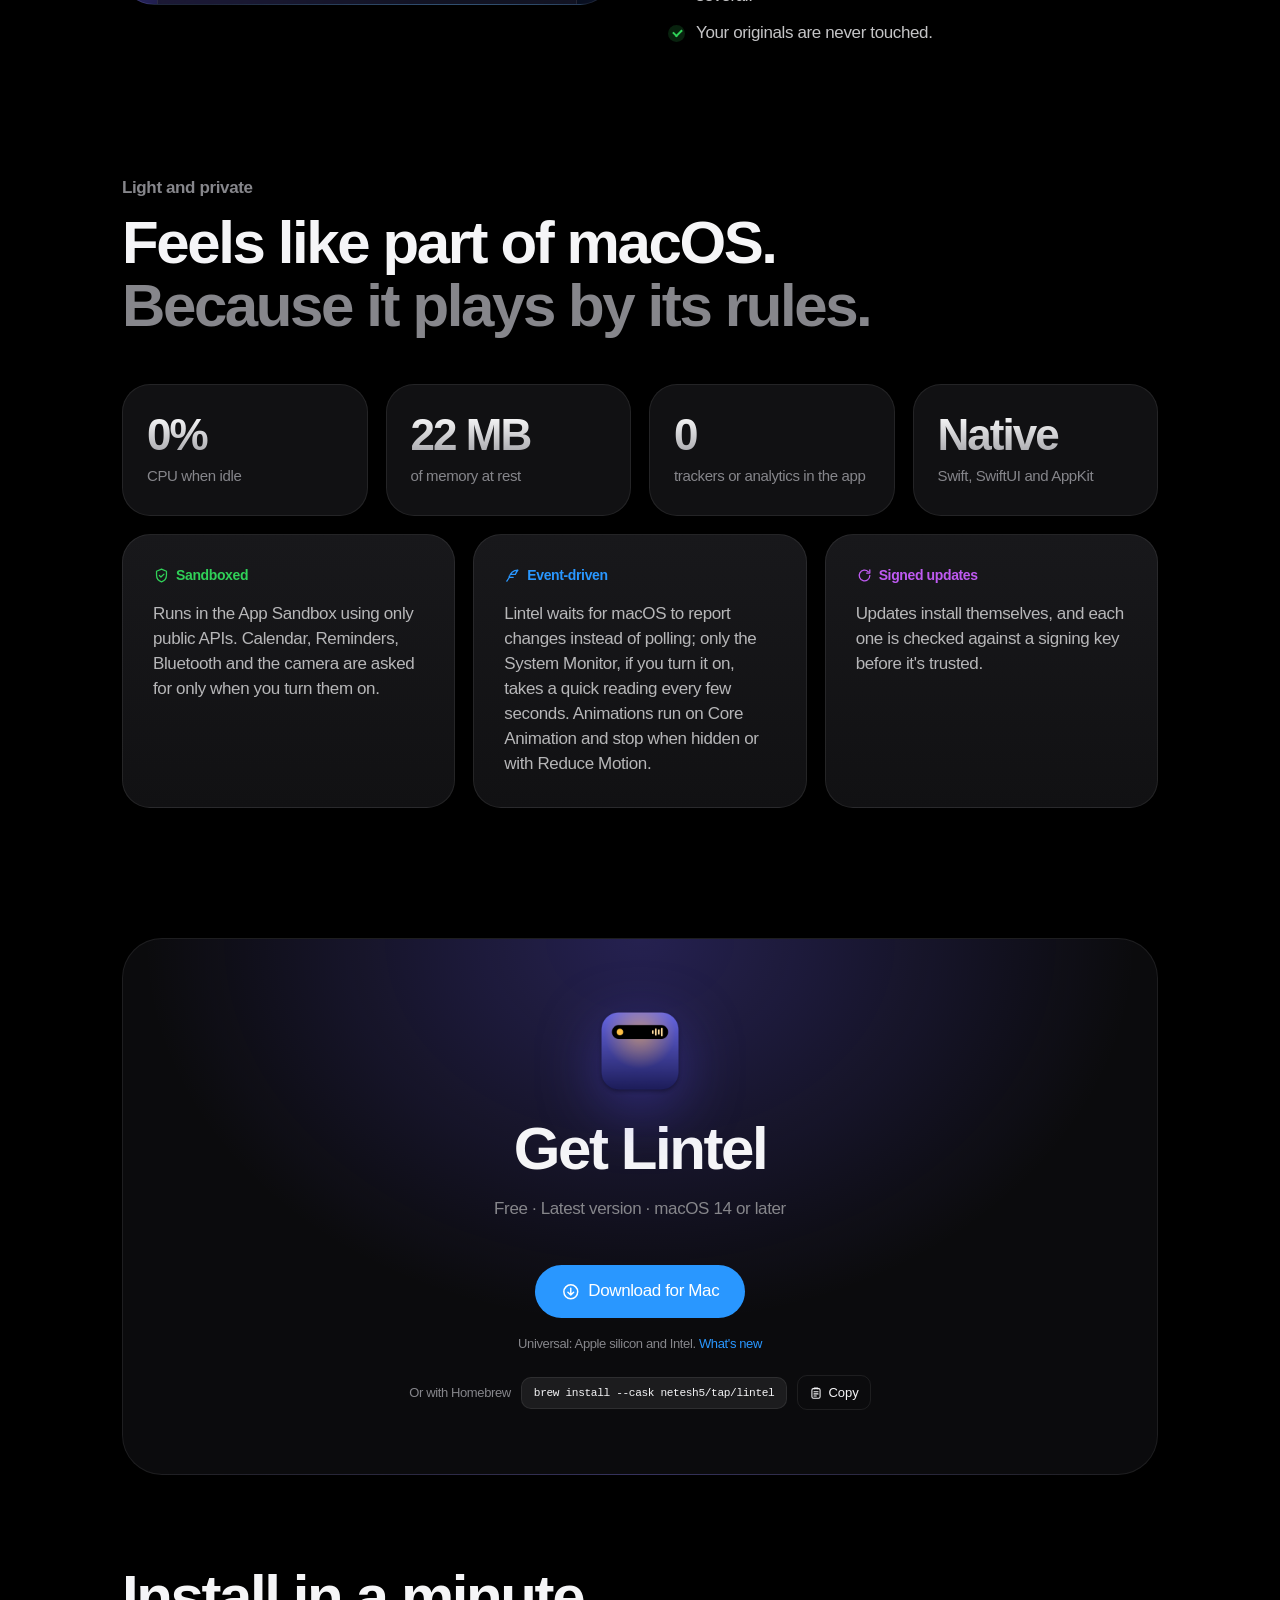
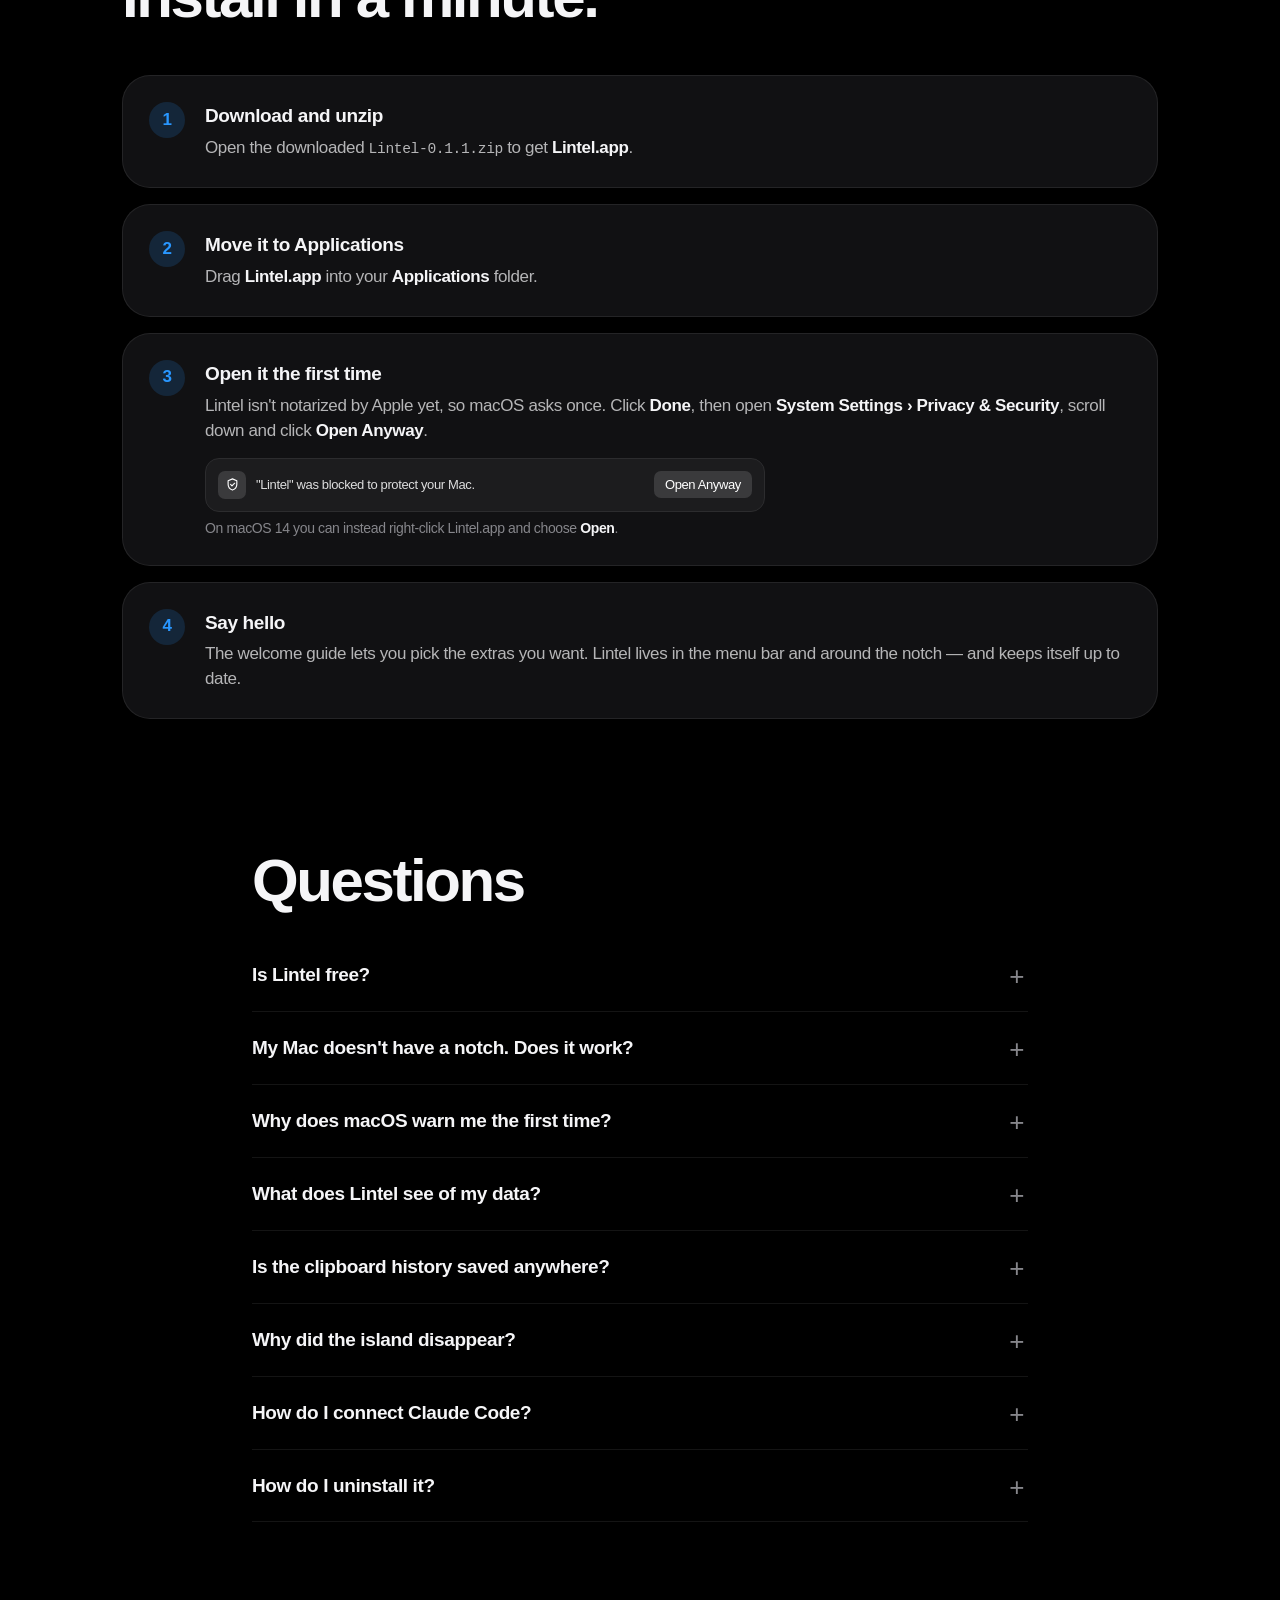
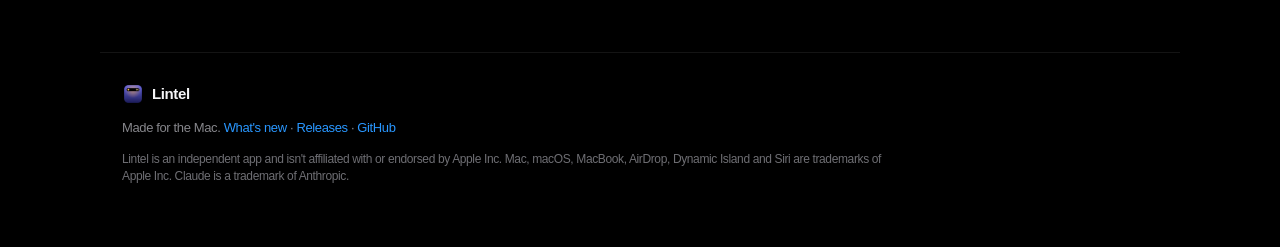
==== commit 3ee5d0fb: "Website (49eeb09)" ====
--- a/docs/index.html
+++ b/docs/index.html
@@ -17,6 +17,7 @@
   <meta name="twitter:image" content="https://netesh5.github.io/lintel/assets/og-image.png">
   <meta property="og:type" content="website">
   <link rel="canonical" href="https://netesh5.github.io/lintel/">
+  <meta name="google-site-verification" content="zNgGzXS8KNk3deMbqrCFDk75lOB1SElUU7iZplu6lBs">
   <script type="application/ld+json">
   {
     "@context": "https://schema.org",
@@ -36,7 +37,7 @@
   </script>
   <link rel="icon" type="image/png" href="assets/favicon.png">
   <link rel="apple-touch-icon" href="assets/lintel-icon.png">
-  <link rel="stylesheet" href="styles.css?v=4411cd4">
+  <link rel="stylesheet" href="styles.css?v=49eeb09">
 </head>
 <body>
   <svg width="0" height="0" style="position:absolute" aria-hidden="true">
@@ -464,7 +465,7 @@
     <p class="legal">Lintel is an independent app and isn't affiliated with or endorsed by Apple Inc. Mac, macOS, MacBook, AirDrop, Dynamic Island and Siri are trademarks of Apple Inc. Claude is a trademark of Anthropic.</p>
   </footer>
 
-  <script src="app.js?v=4411cd4" defer></script>
+  <script src="app.js?v=49eeb09" defer></script>
   <!-- Visit counts without cookies or personal data: https://neteshpaudel.goatcounter.com -->
   <script data-goatcounter="https://neteshpaudel.goatcounter.com/count" async src="https://gc.zgo.at/count.js"></script>
 </body>
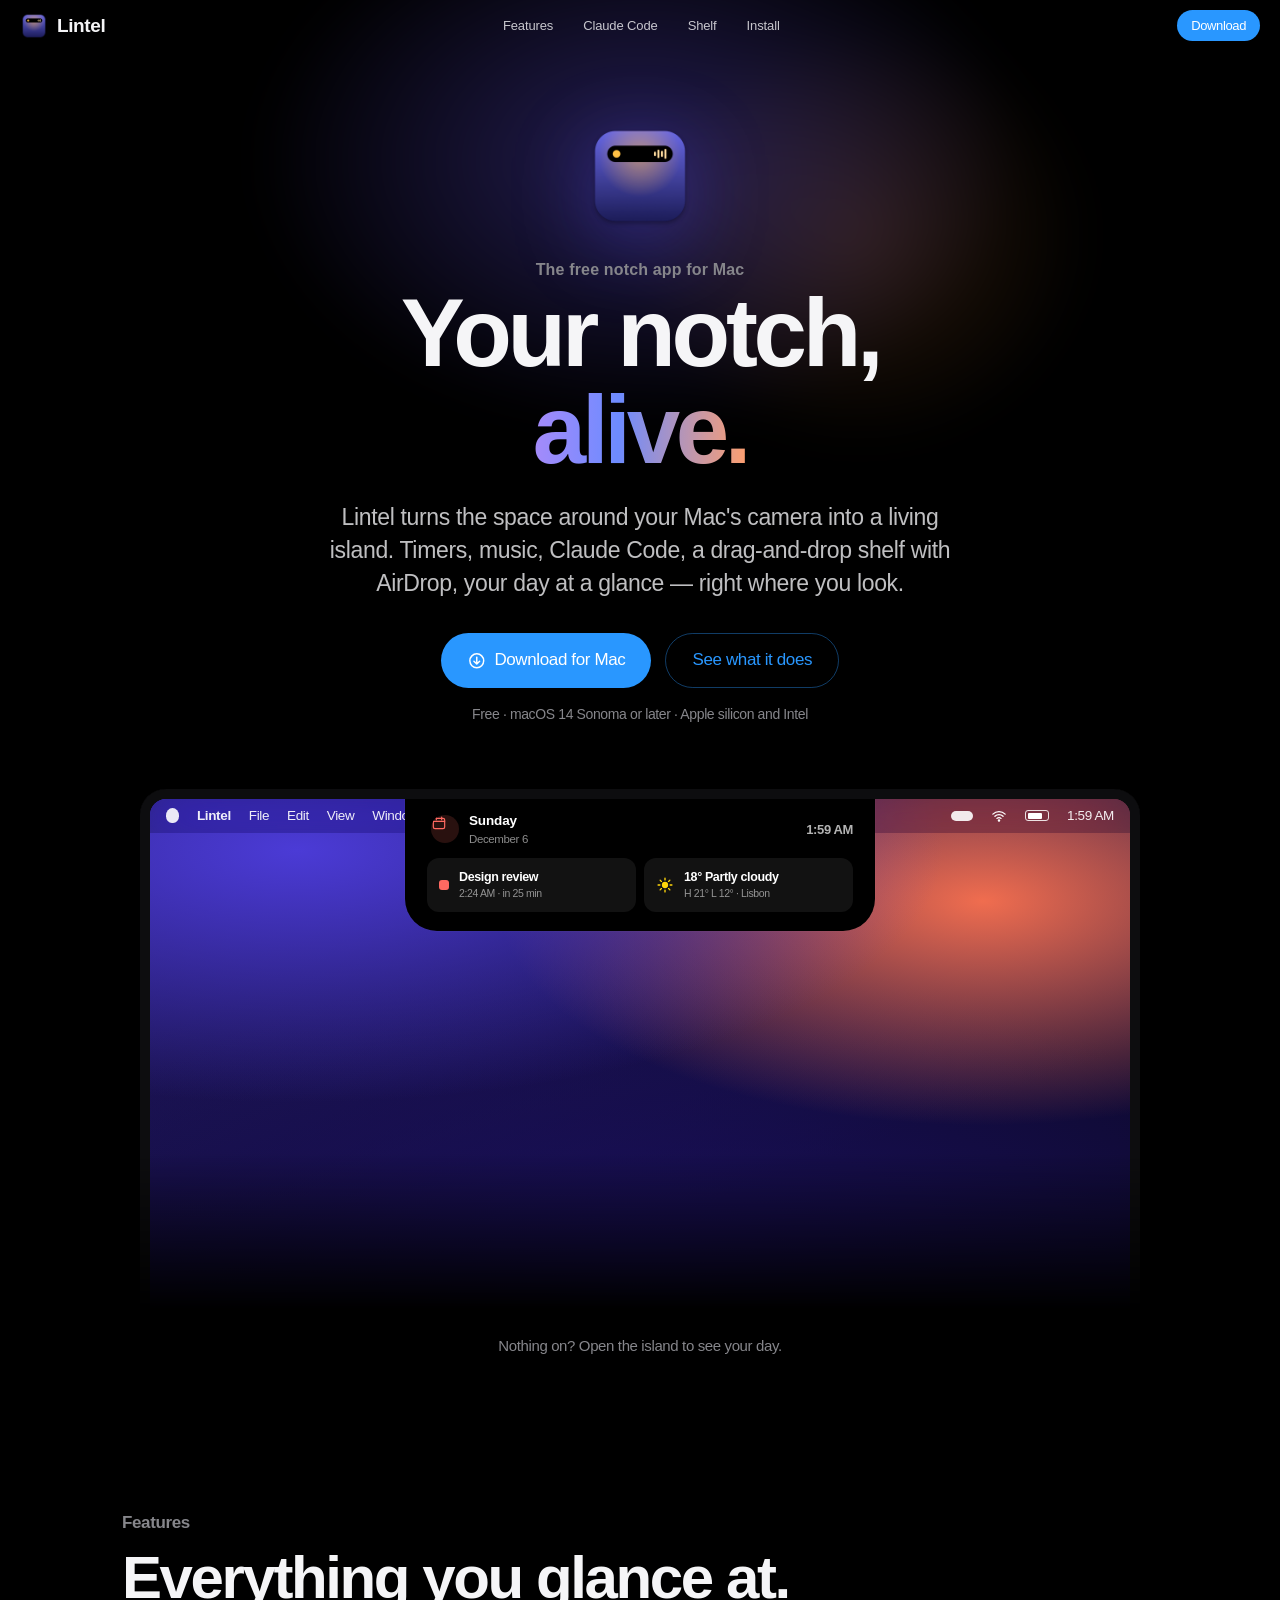
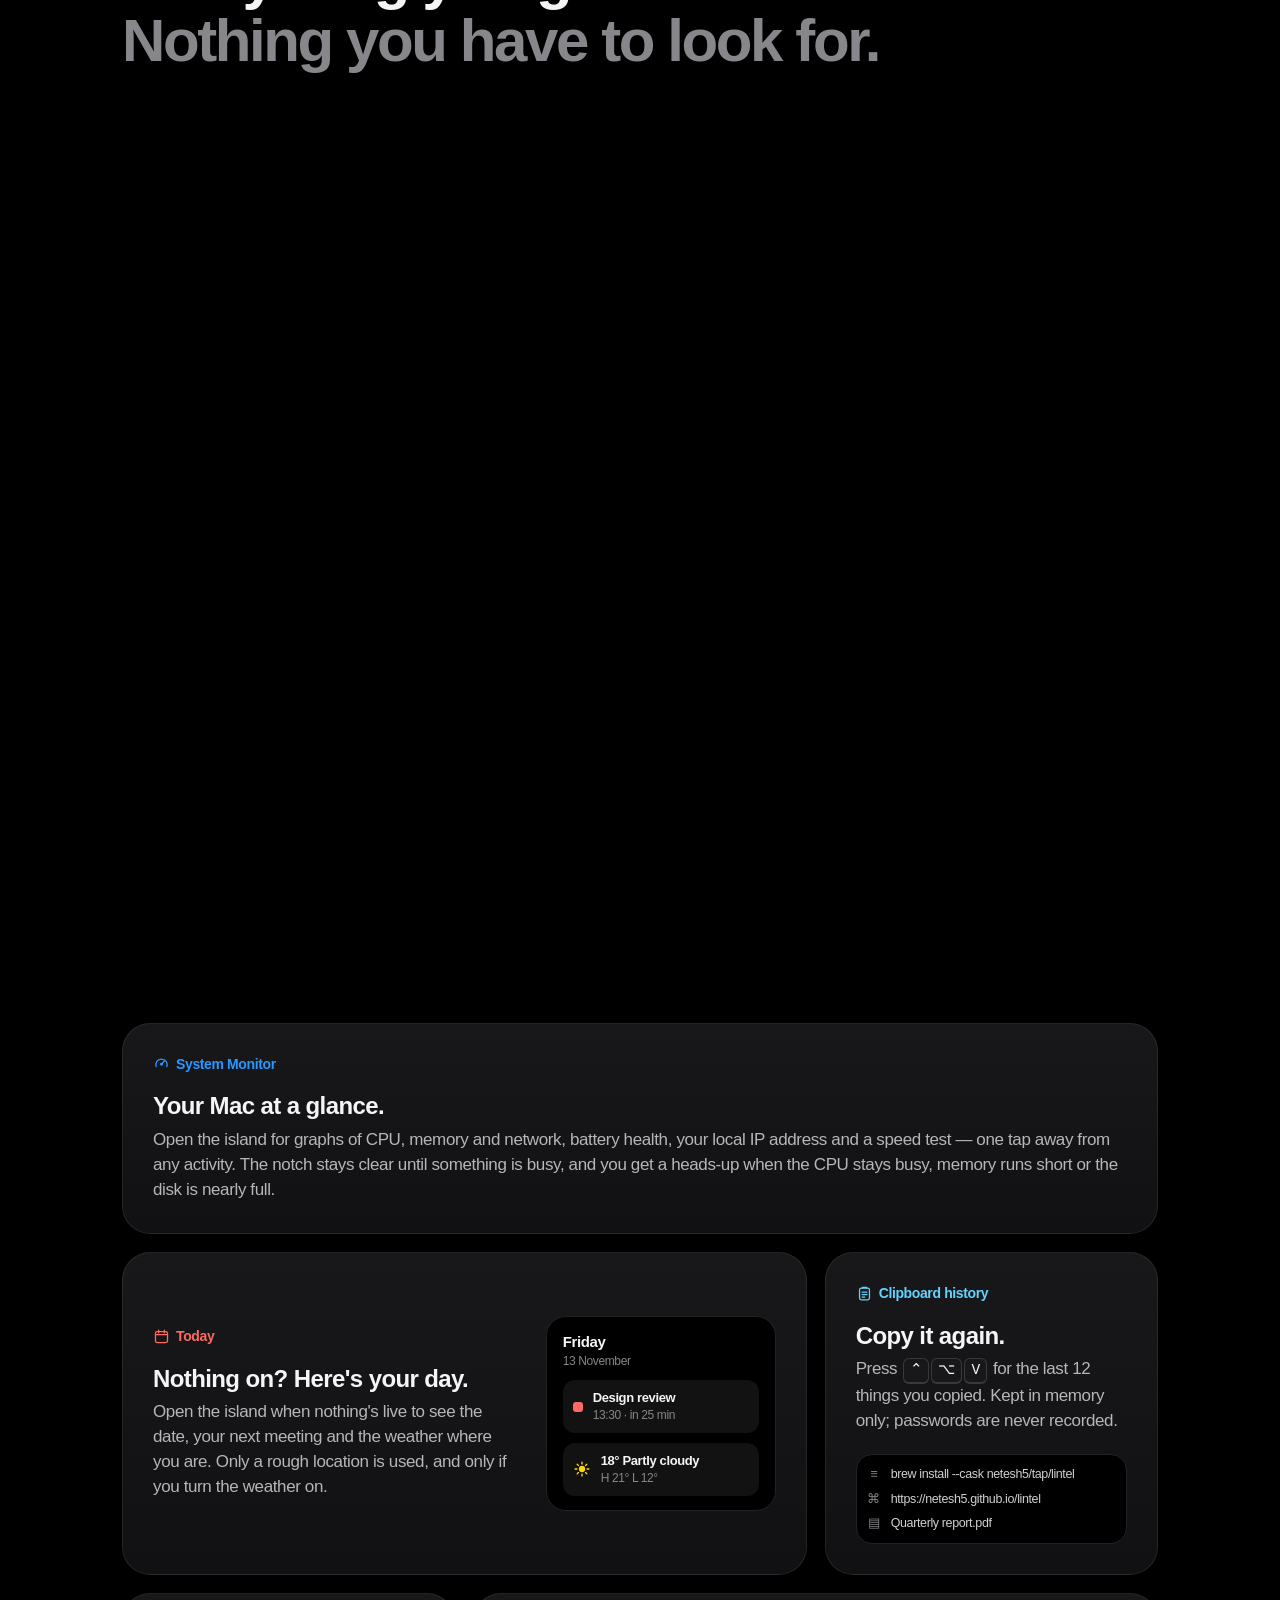
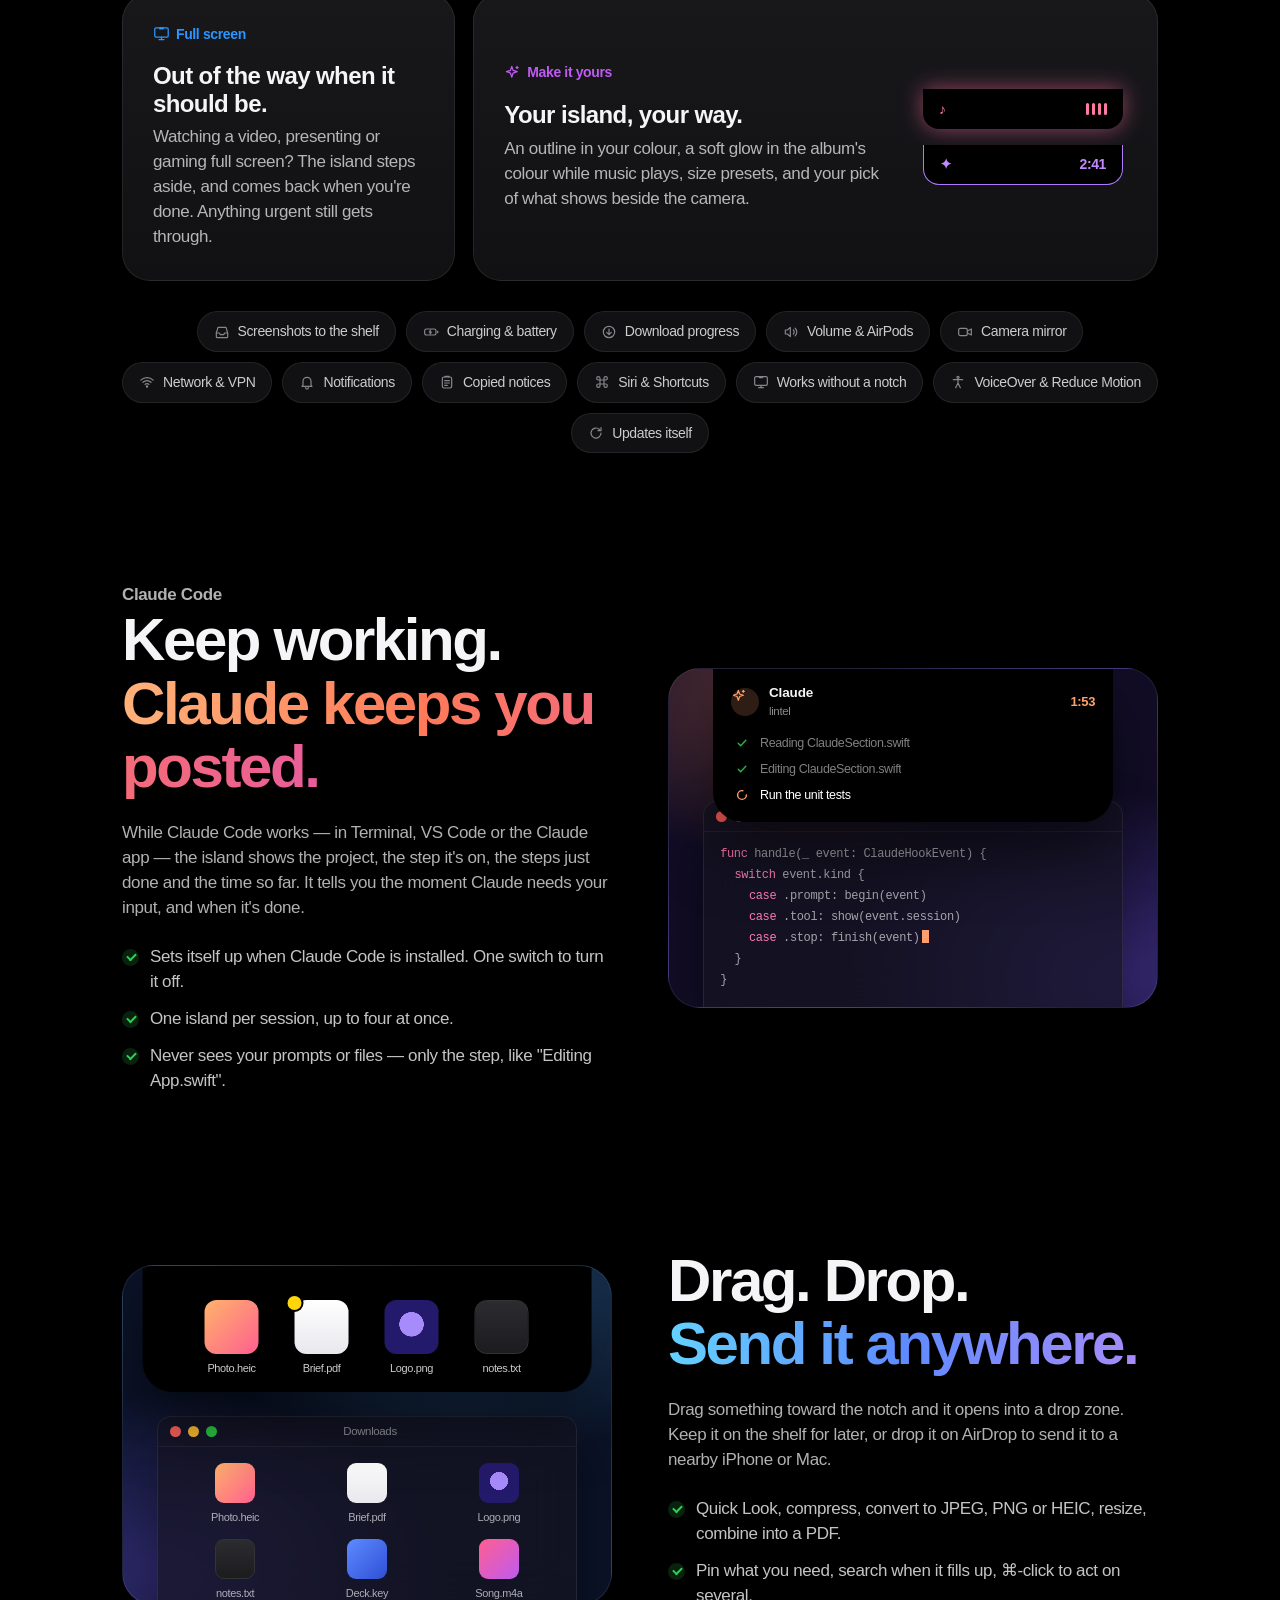
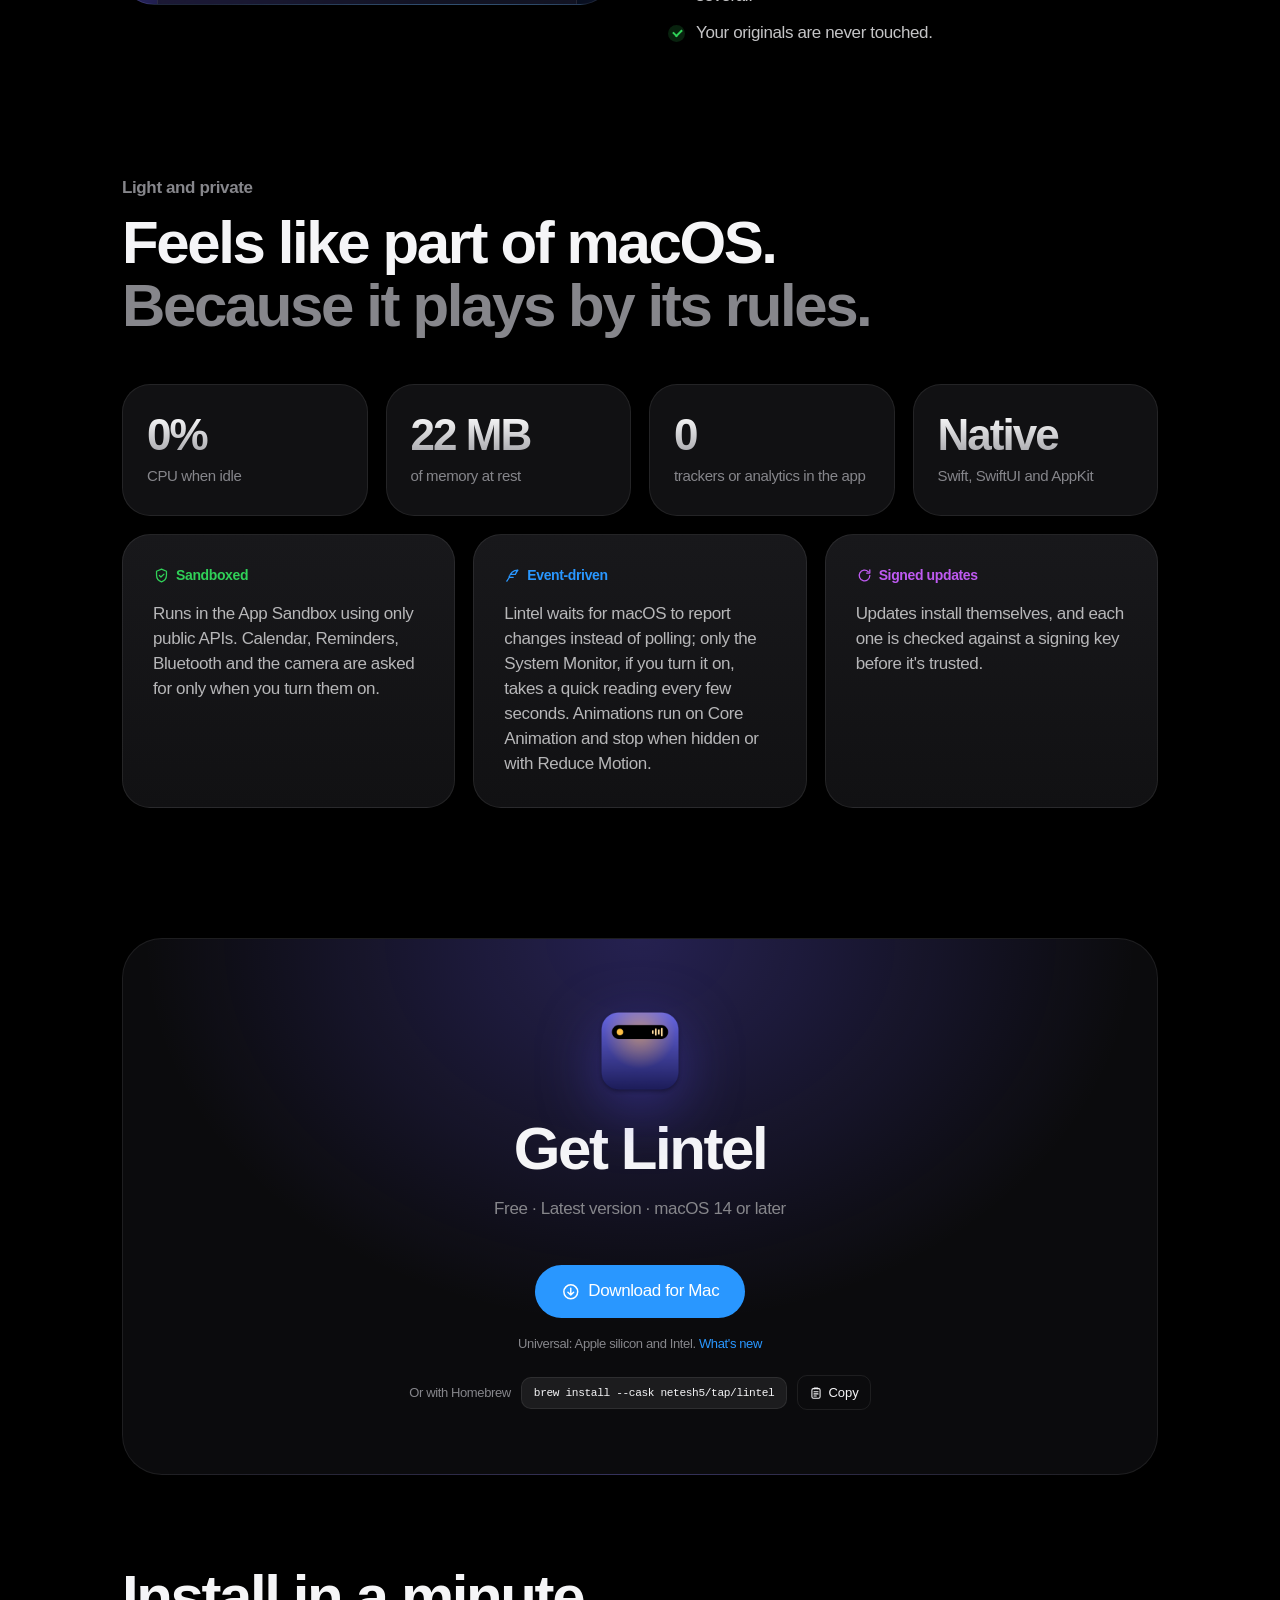
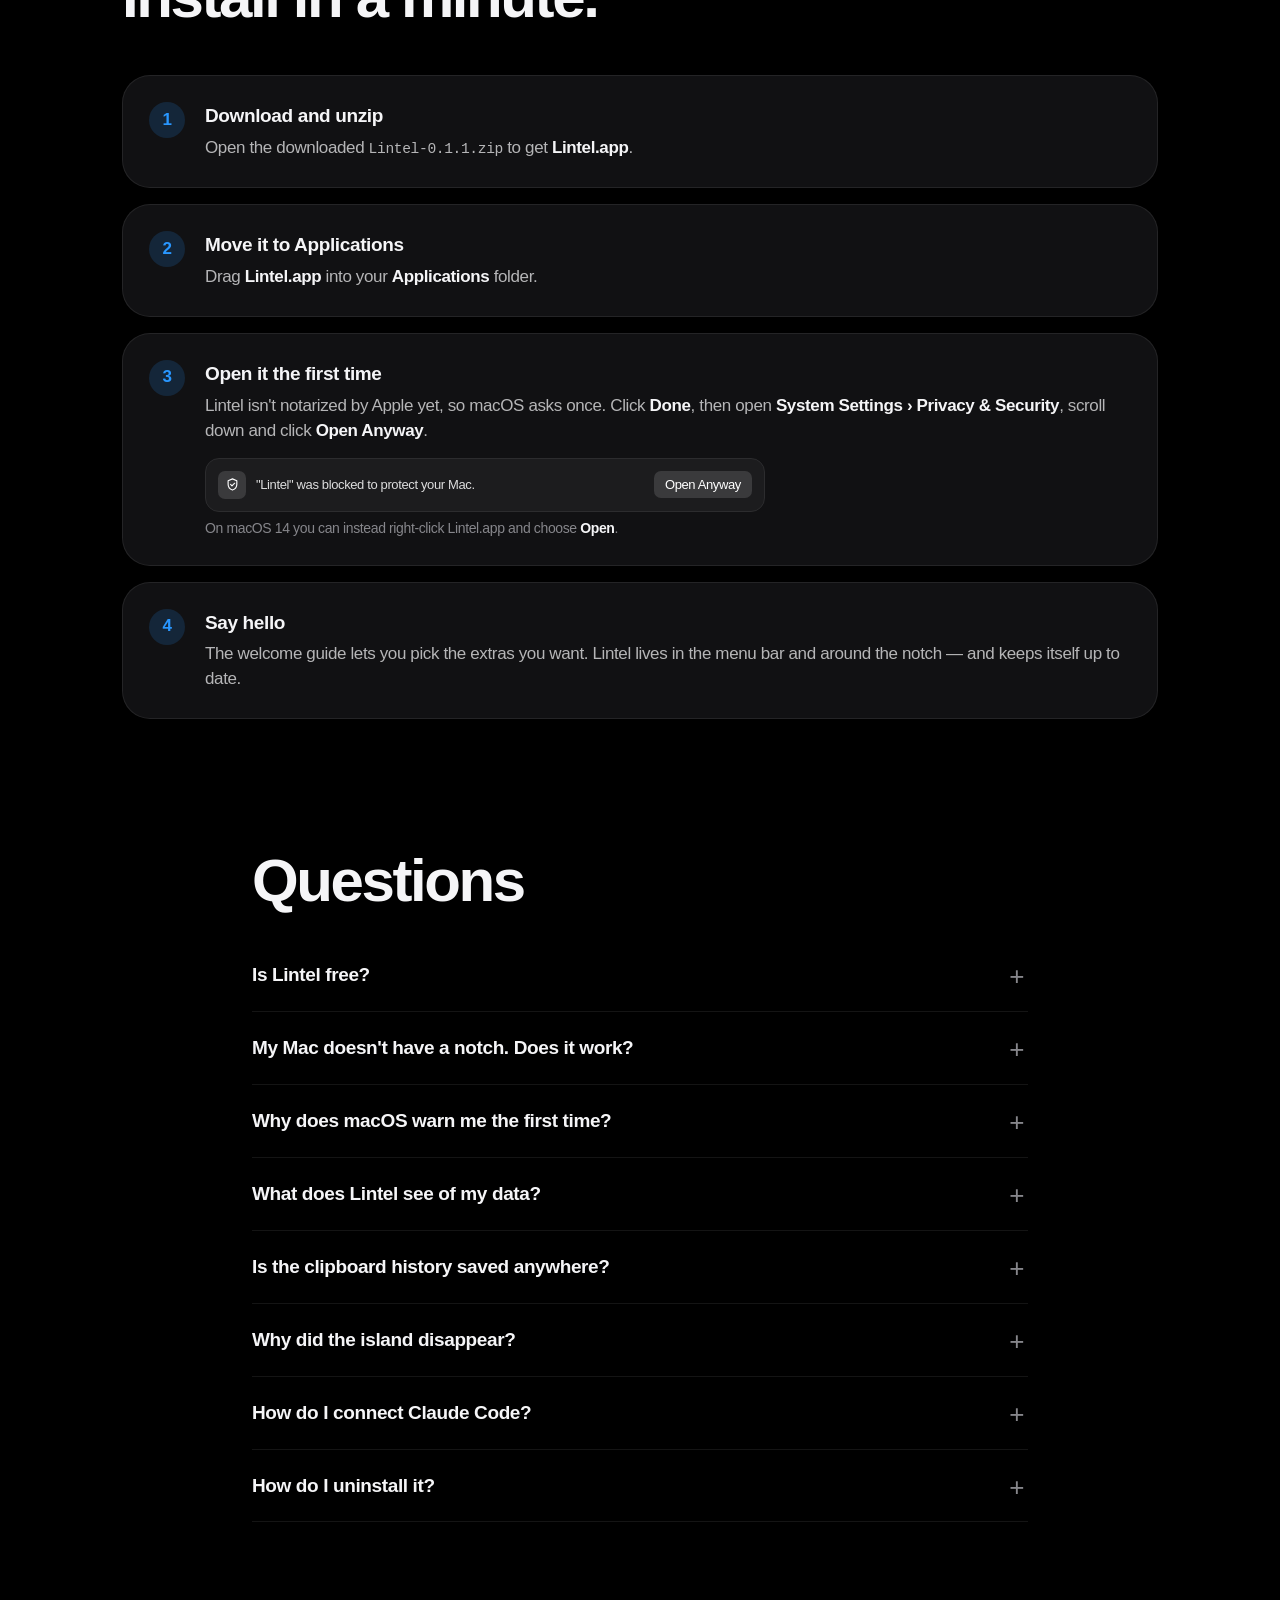
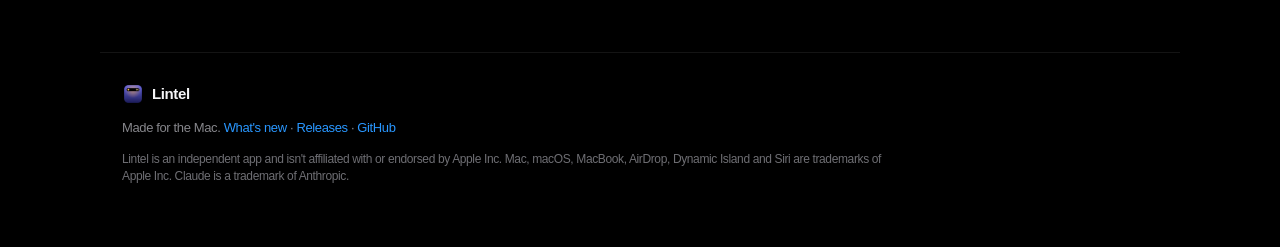
==== commit 4a730ec5: "Website (5aeebff)" ====
--- a/docs/index.html
+++ b/docs/index.html
@@ -37,7 +37,7 @@
   </script>
   <link rel="icon" type="image/png" href="assets/favicon.png">
   <link rel="apple-touch-icon" href="assets/lintel-icon.png">
-  <link rel="stylesheet" href="styles.css?v=49eeb09">
+  <link rel="stylesheet" href="styles.css?v=5aeebff">
 </head>
 <body>
   <svg width="0" height="0" style="position:absolute" aria-hidden="true">
@@ -465,7 +465,7 @@
     <p class="legal">Lintel is an independent app and isn't affiliated with or endorsed by Apple Inc. Mac, macOS, MacBook, AirDrop, Dynamic Island and Siri are trademarks of Apple Inc. Claude is a trademark of Anthropic.</p>
   </footer>
 
-  <script src="app.js?v=49eeb09" defer></script>
+  <script src="app.js?v=5aeebff" defer></script>
   <!-- Visit counts without cookies or personal data: https://neteshpaudel.goatcounter.com -->
   <script data-goatcounter="https://neteshpaudel.goatcounter.com/count" async src="https://gc.zgo.at/count.js"></script>
 </body>
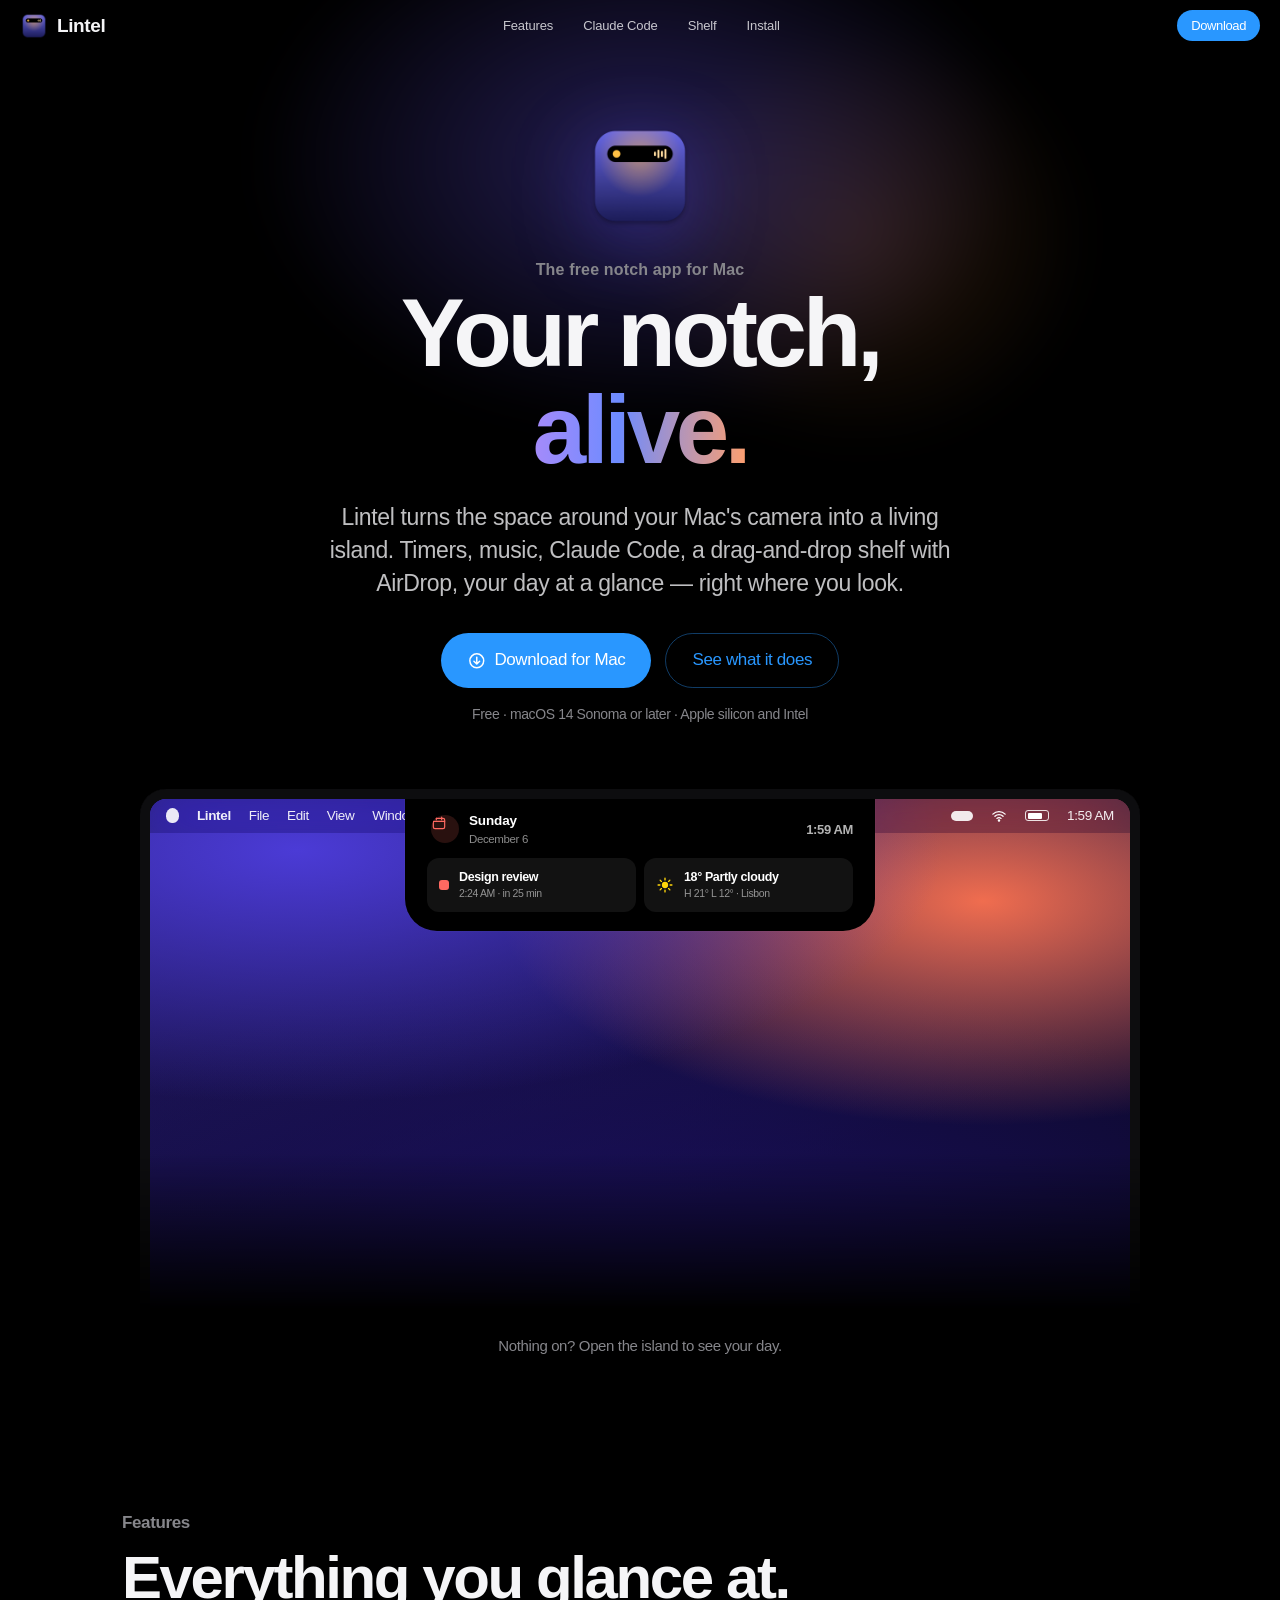
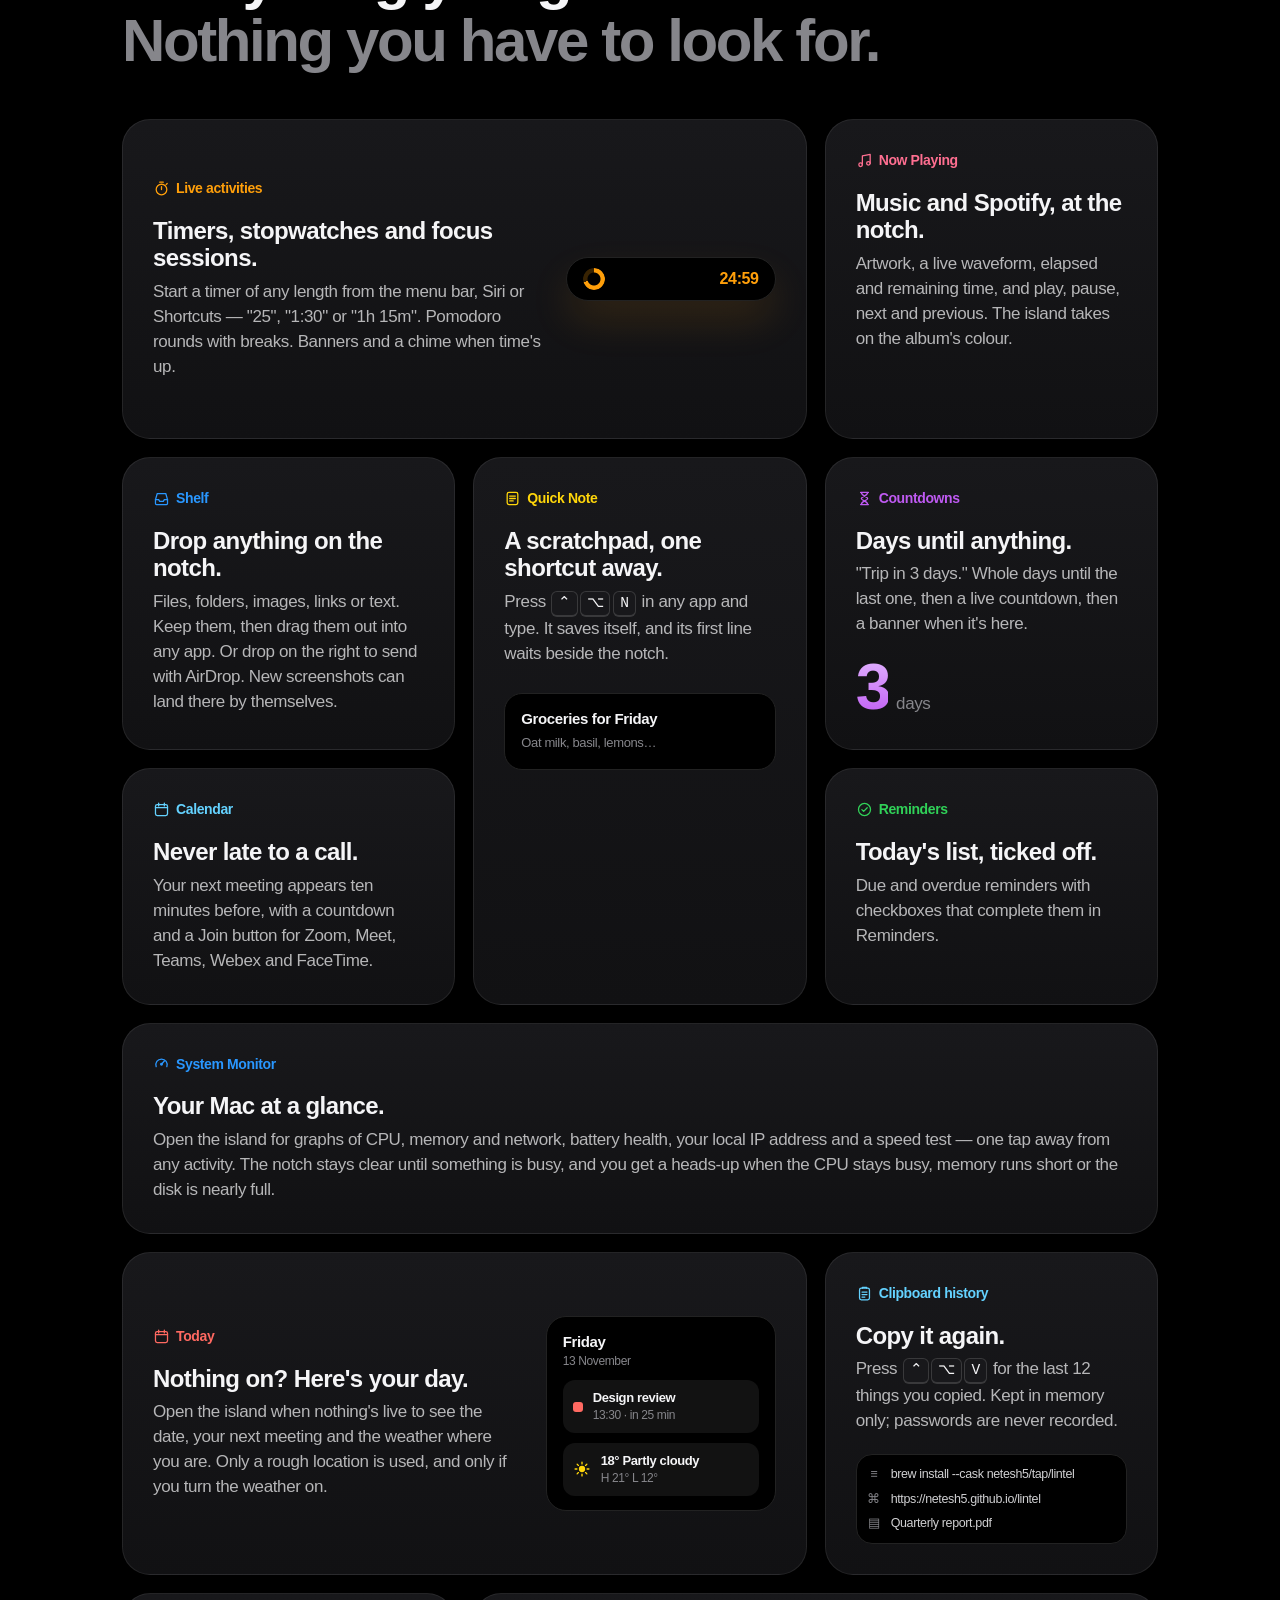
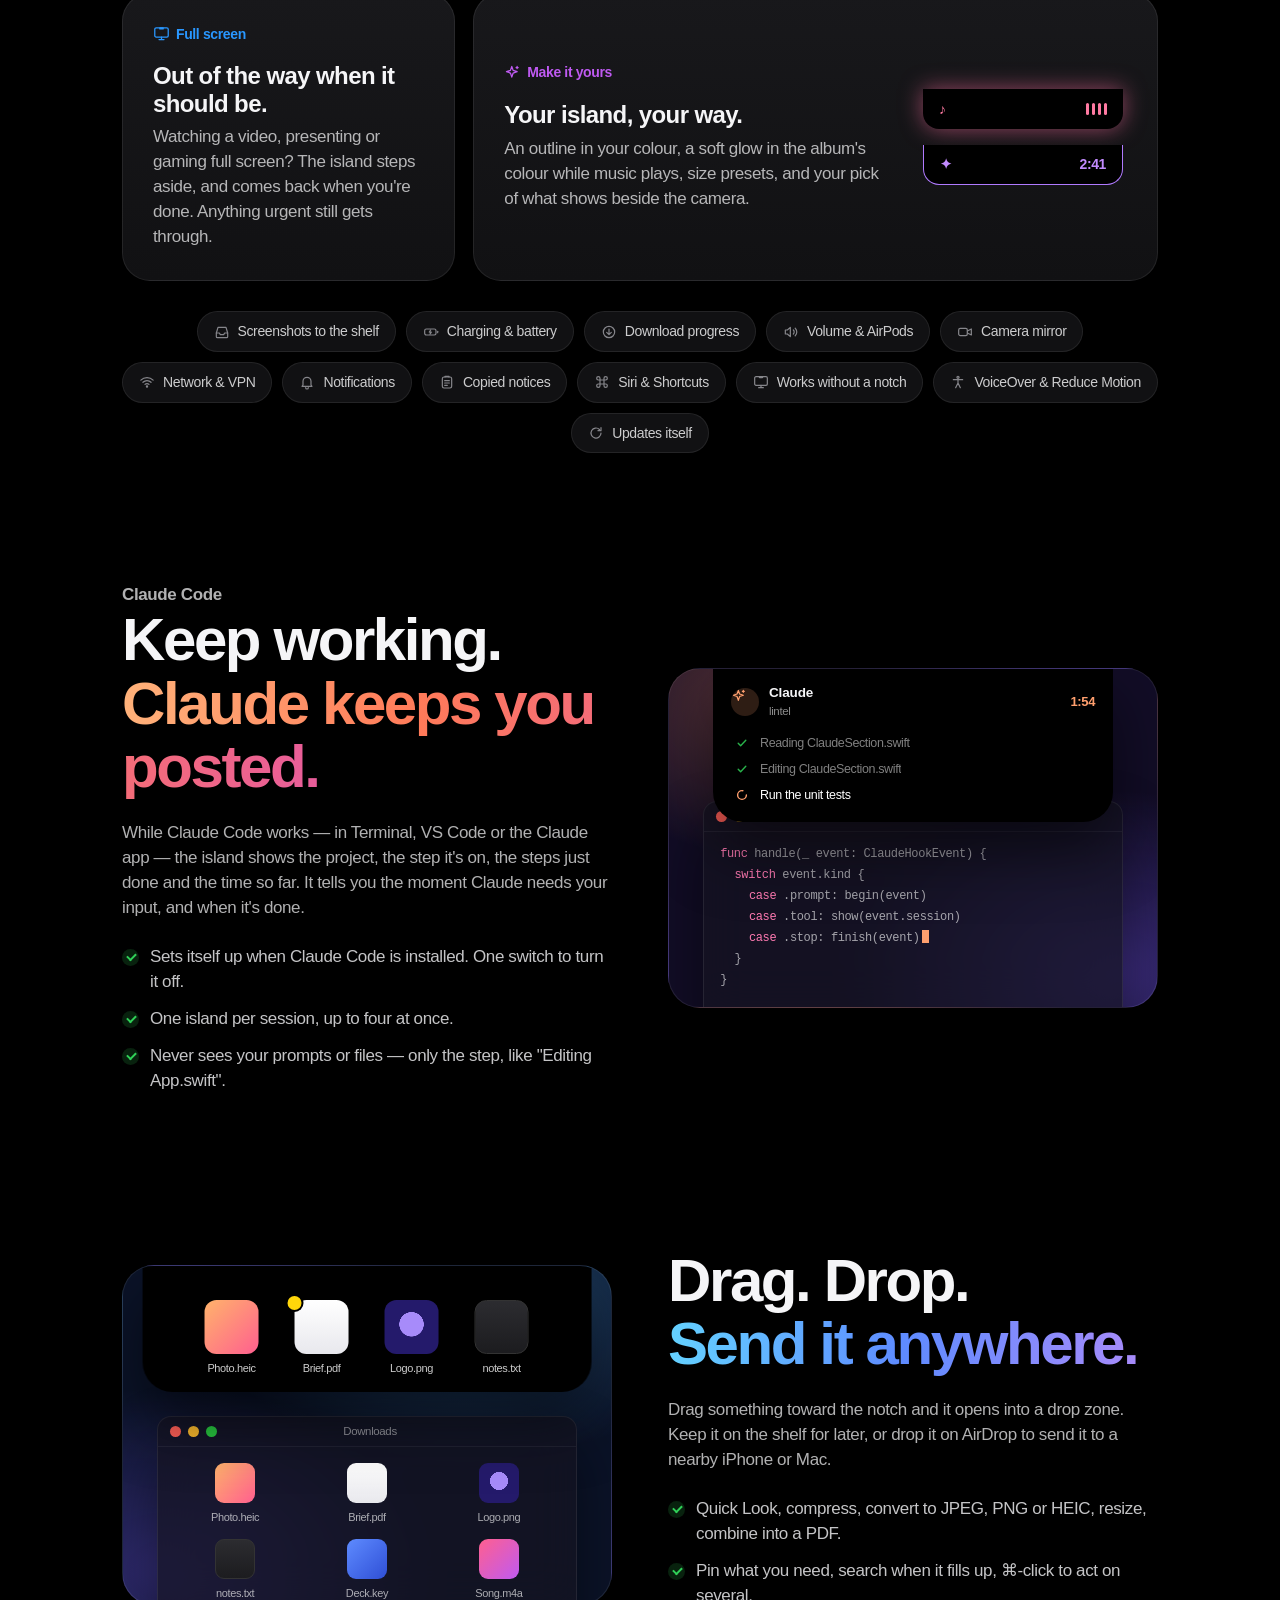
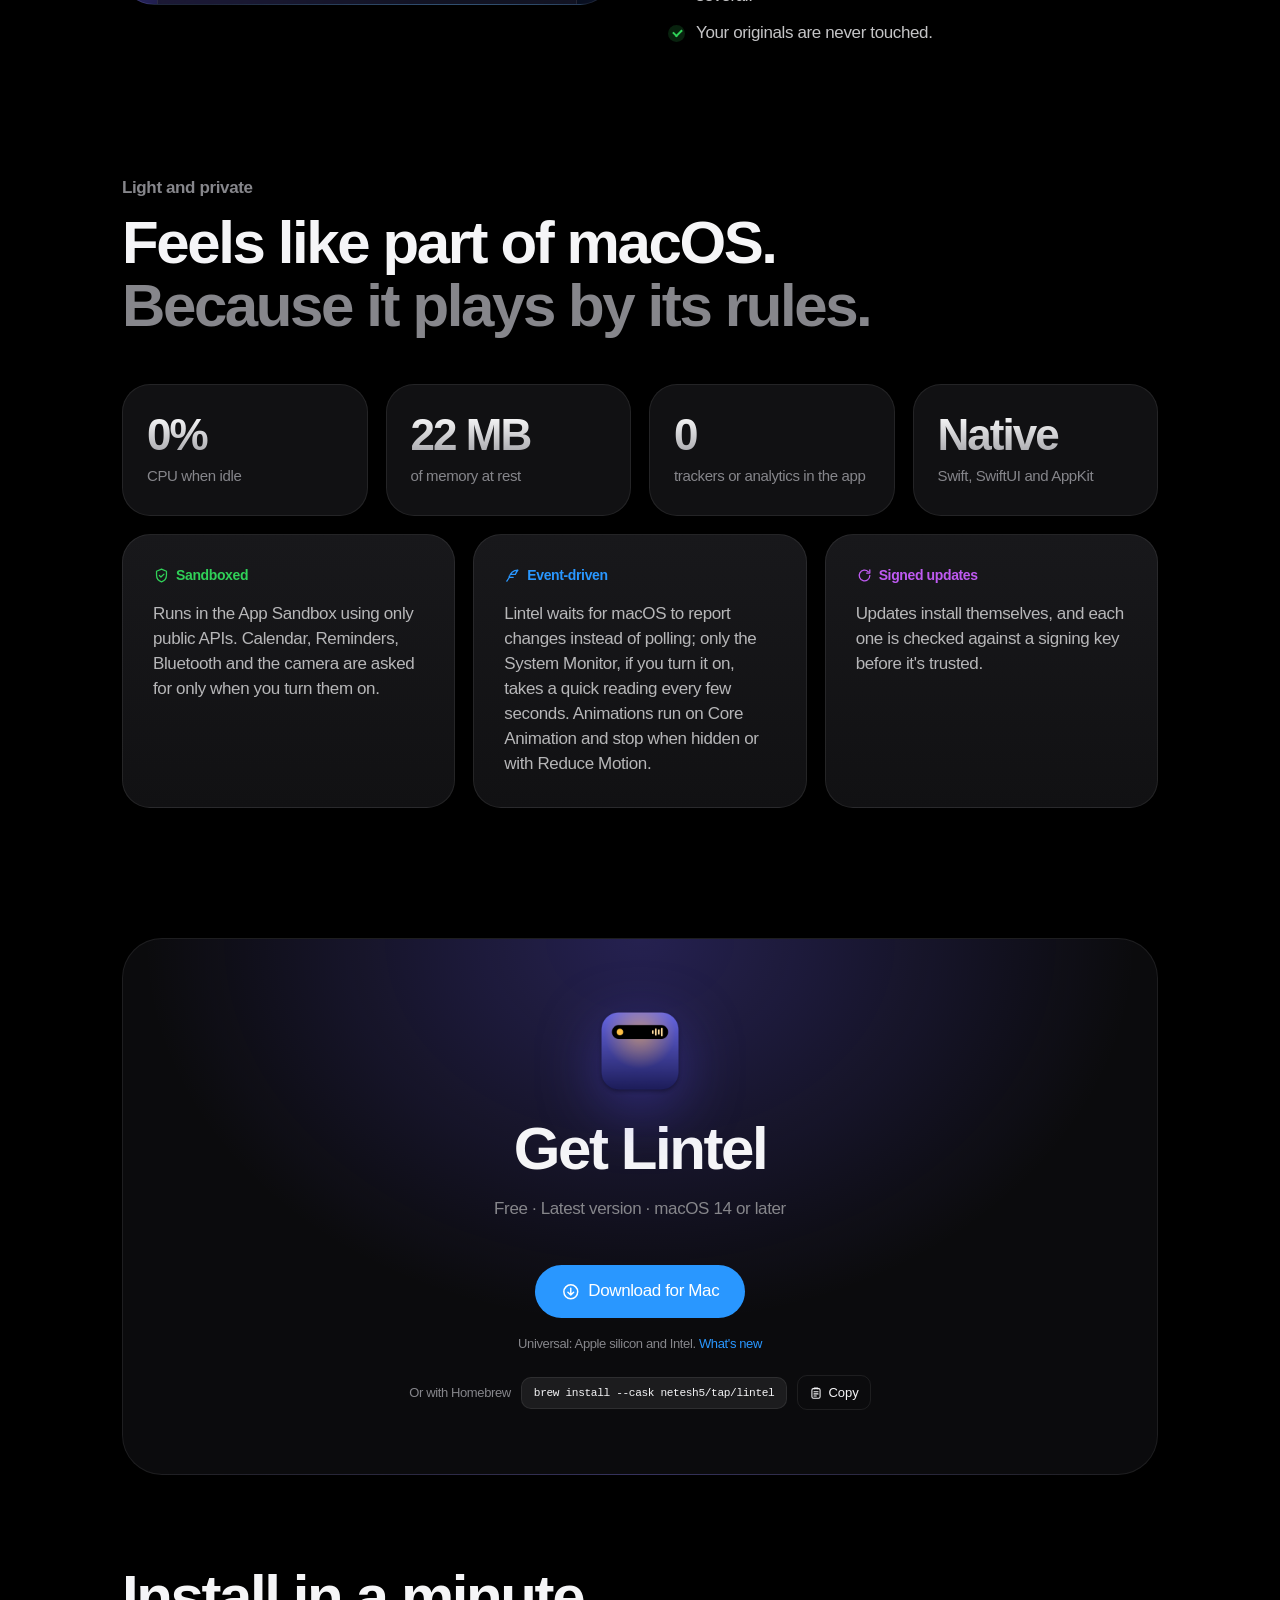
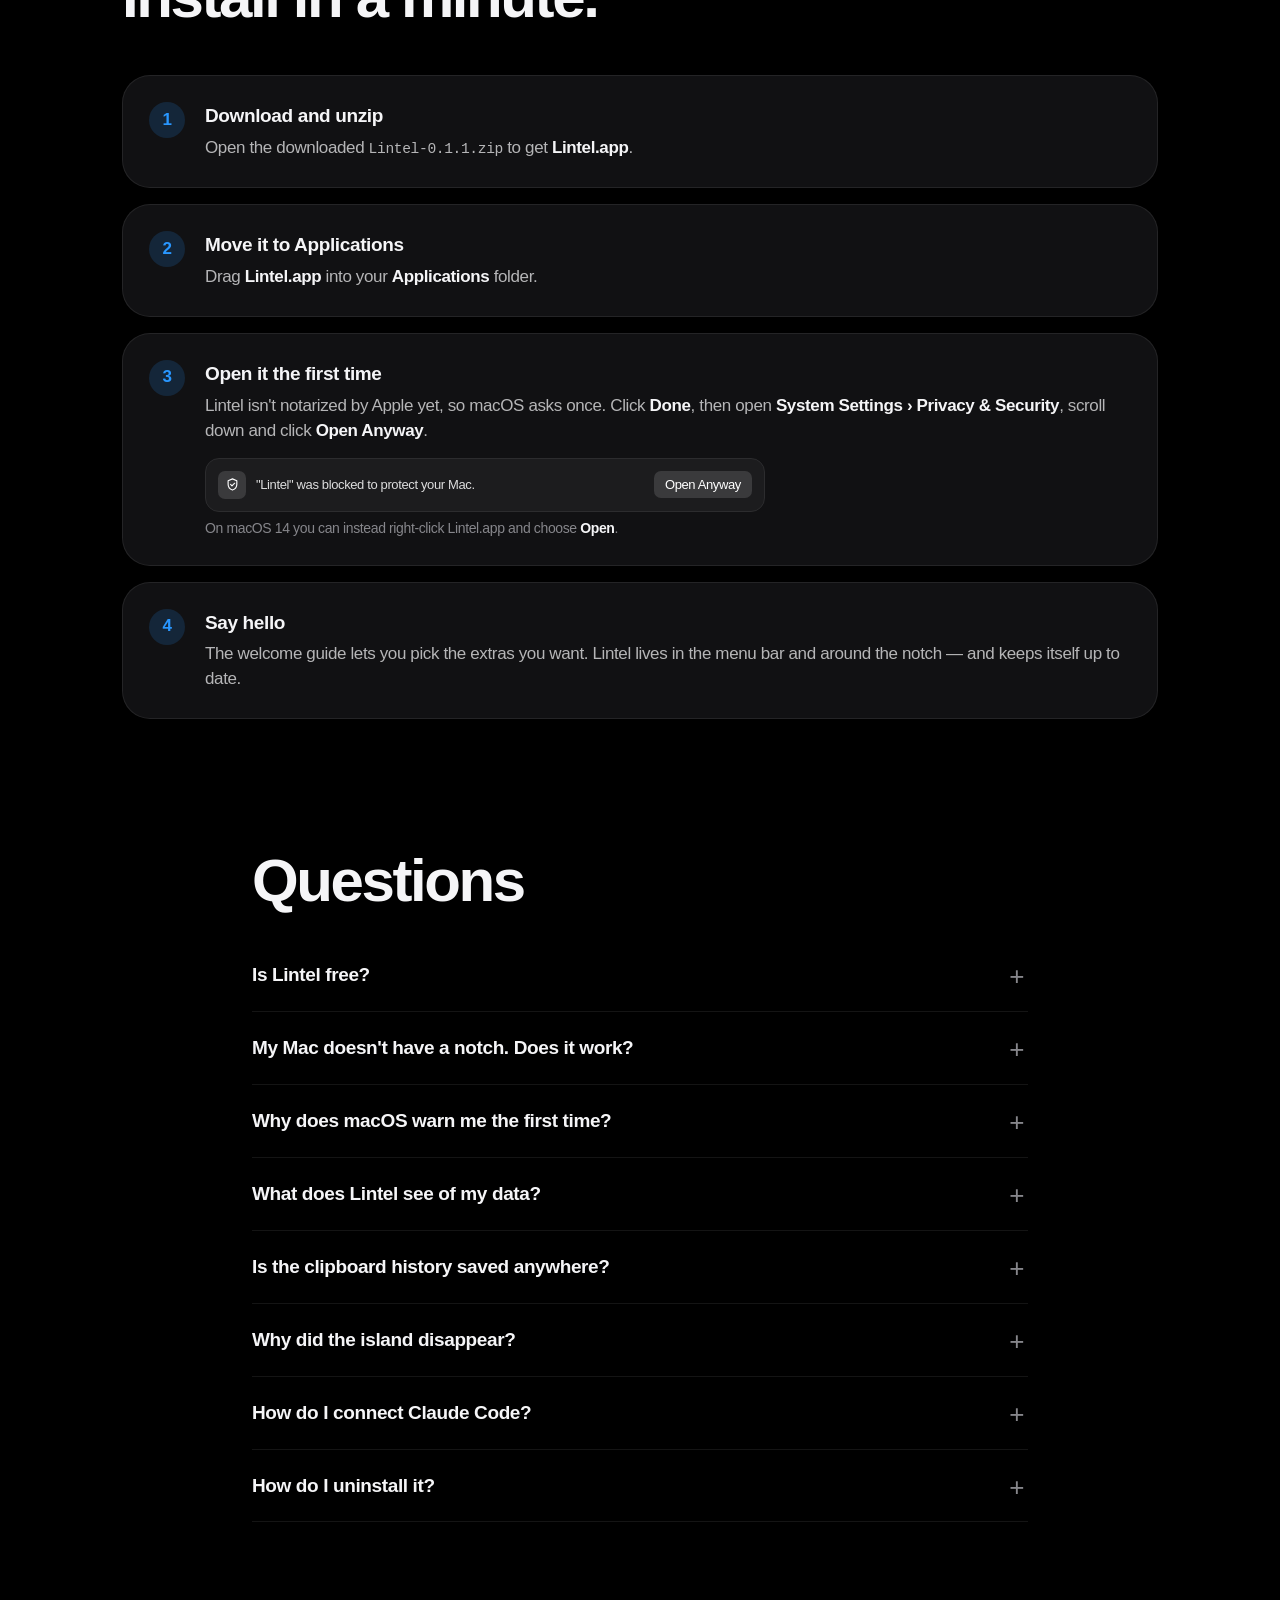
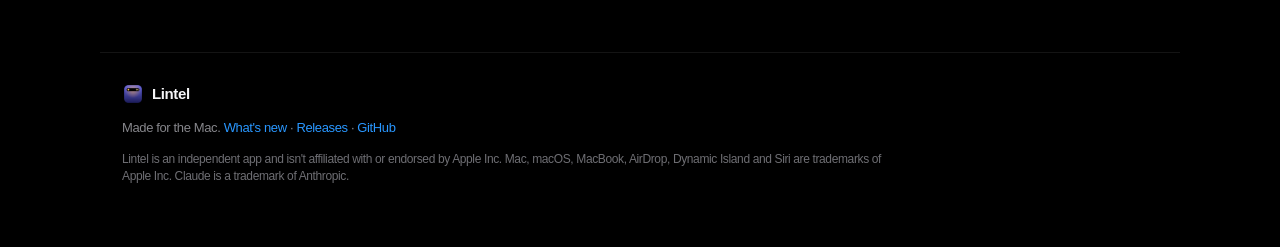
==== commit 235acb38: "Website (05c7250)" ====
--- a/docs/index.html
+++ b/docs/index.html
@@ -37,7 +37,7 @@
   </script>
   <link rel="icon" type="image/png" href="assets/favicon.png">
   <link rel="apple-touch-icon" href="assets/lintel-icon.png">
-  <link rel="stylesheet" href="styles.css?v=5aeebff">
+  <link rel="stylesheet" href="styles.css?v=05c7250">
 </head>
 <body>
   <svg width="0" height="0" style="position:absolute" aria-hidden="true">
@@ -465,7 +465,7 @@
     <p class="legal">Lintel is an independent app and isn't affiliated with or endorsed by Apple Inc. Mac, macOS, MacBook, AirDrop, Dynamic Island and Siri are trademarks of Apple Inc. Claude is a trademark of Anthropic.</p>
   </footer>
 
-  <script src="app.js?v=5aeebff" defer></script>
+  <script src="app.js?v=05c7250" defer></script>
   <!-- Visit counts without cookies or personal data: https://neteshpaudel.goatcounter.com -->
   <script data-goatcounter="https://neteshpaudel.goatcounter.com/count" async src="https://gc.zgo.at/count.js"></script>
 </body>
